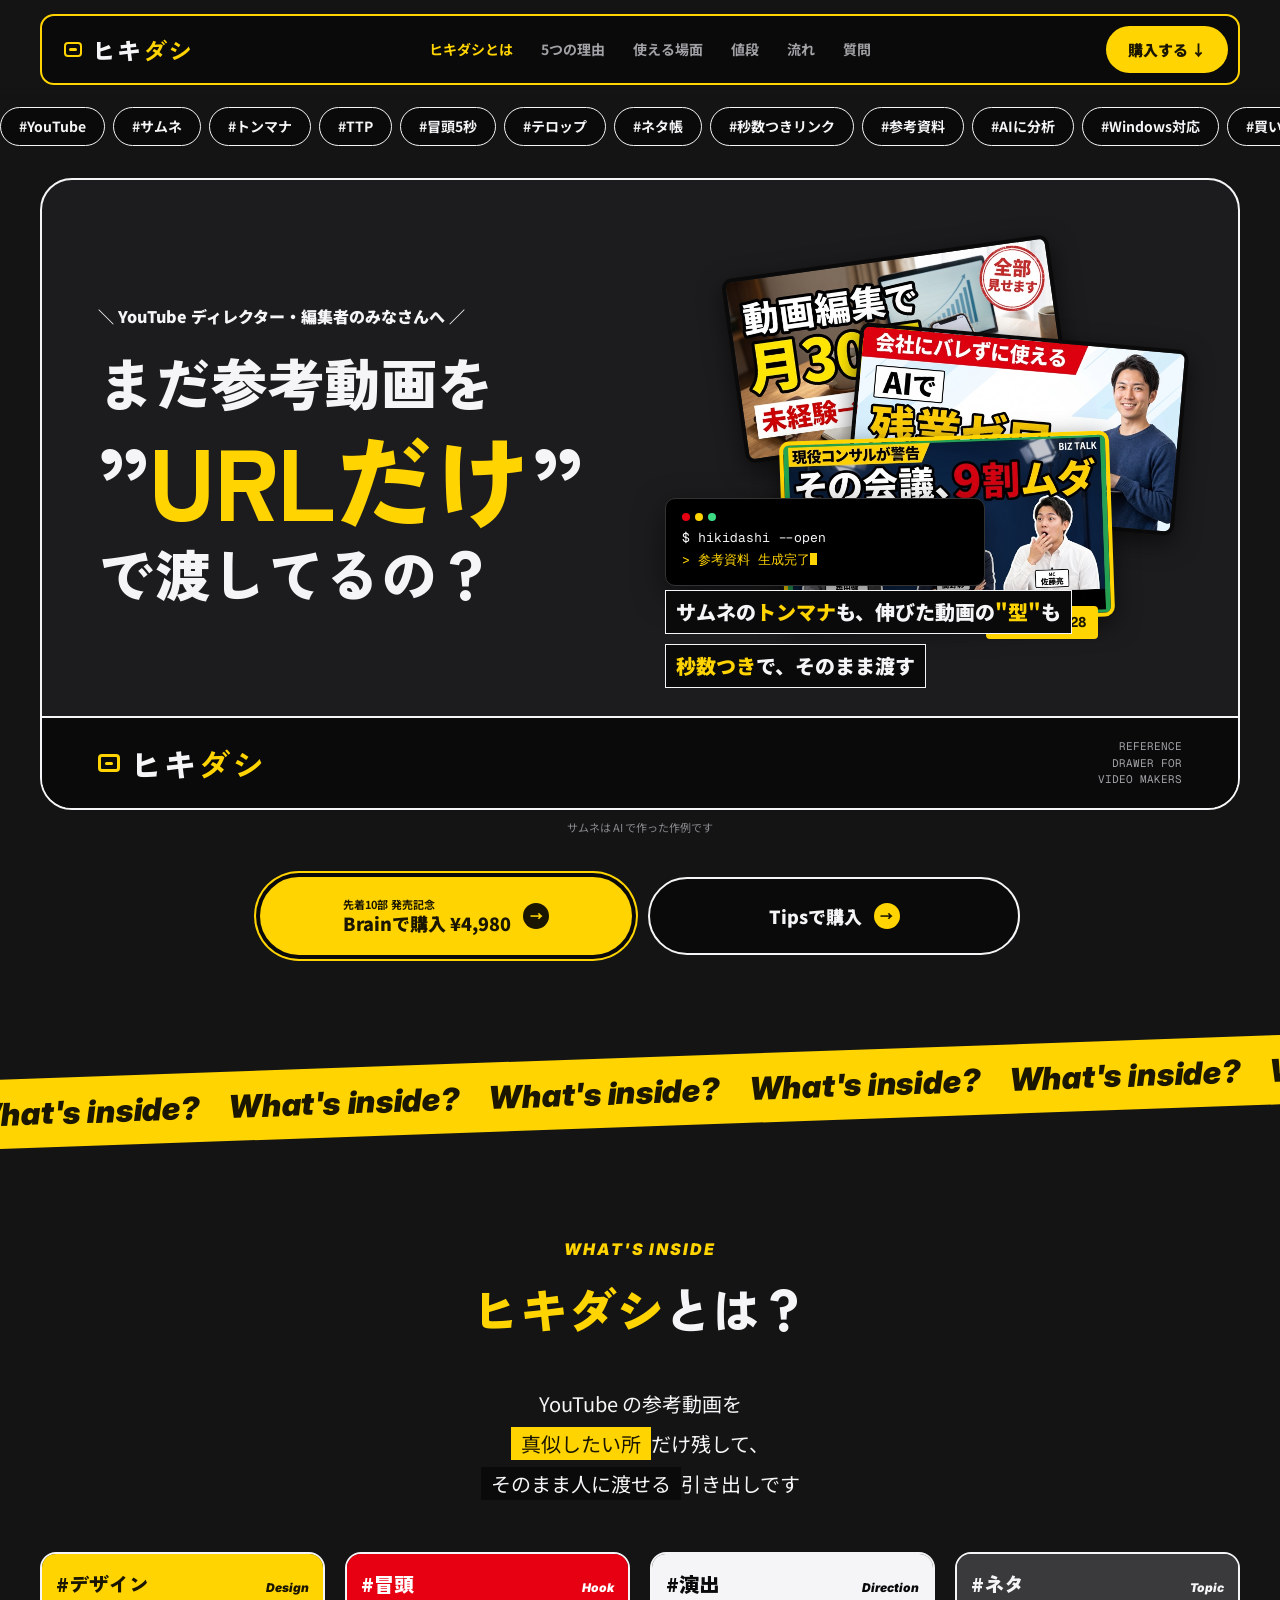
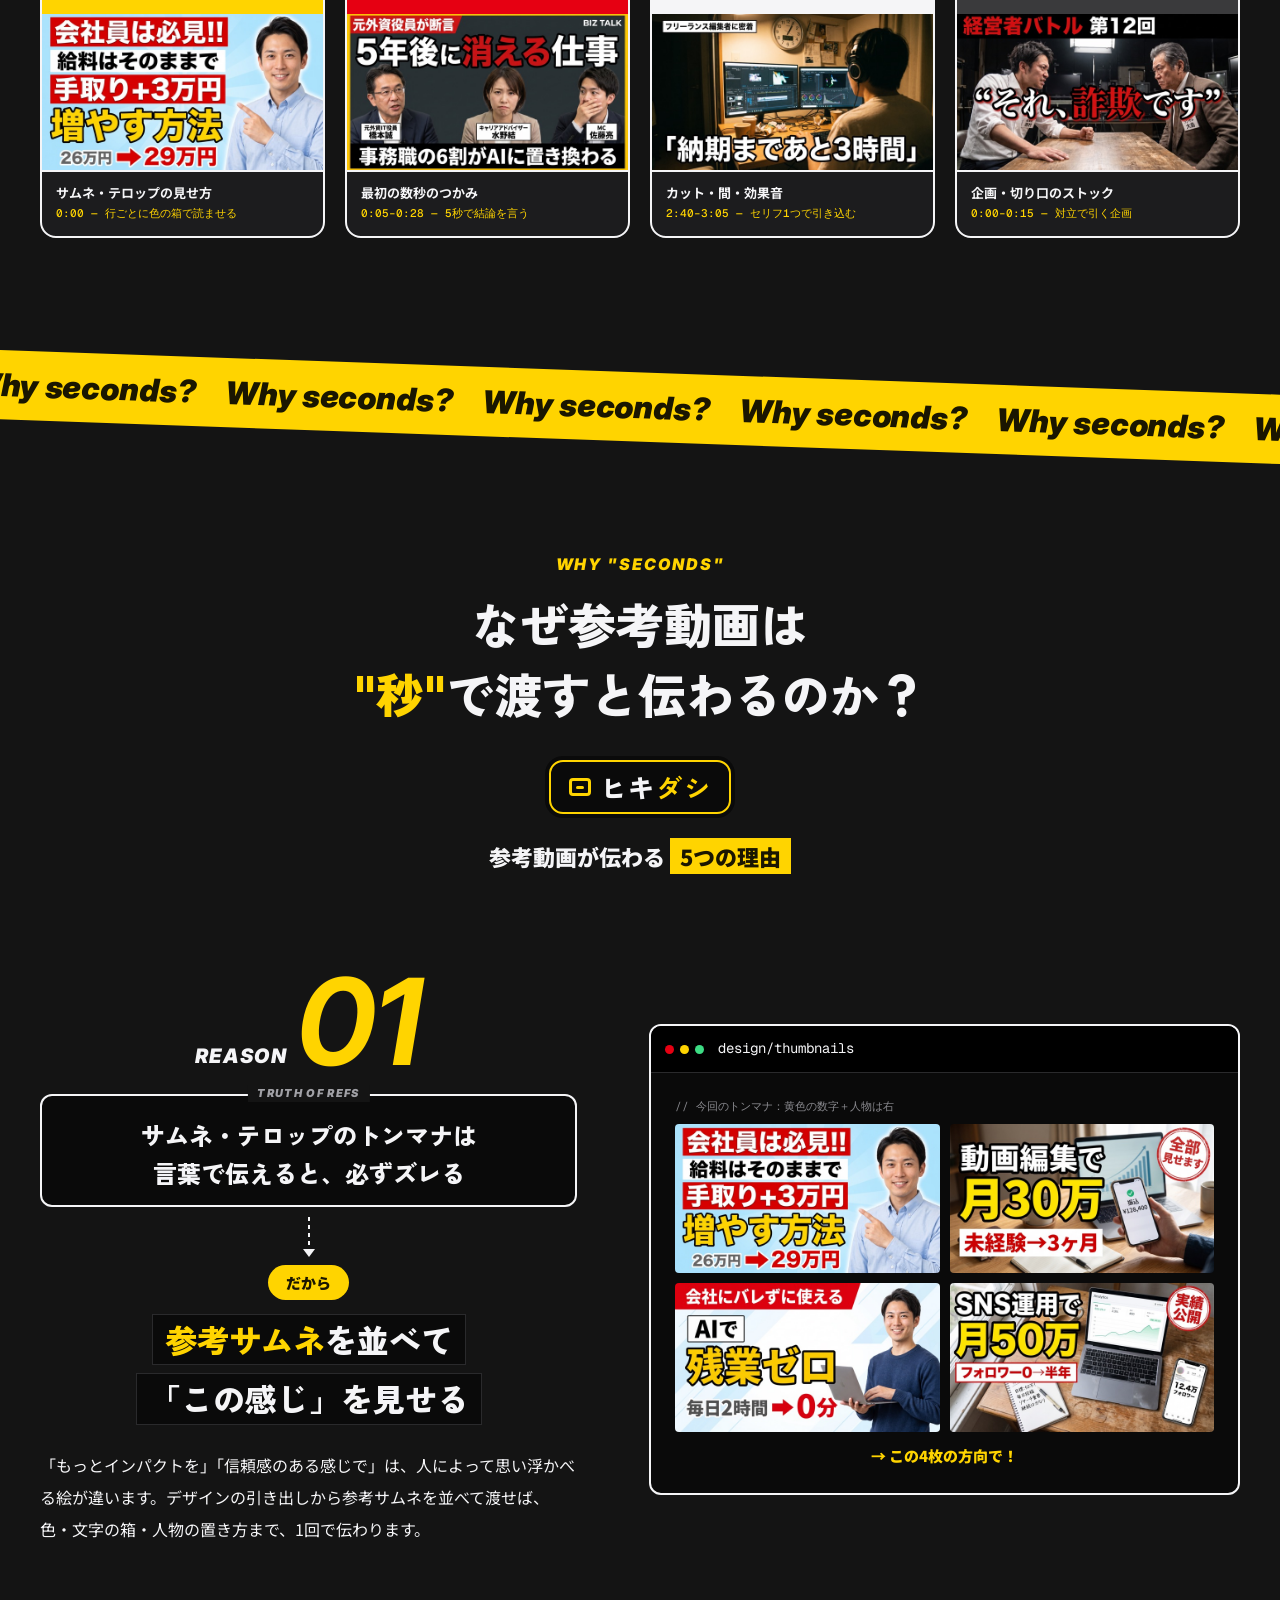
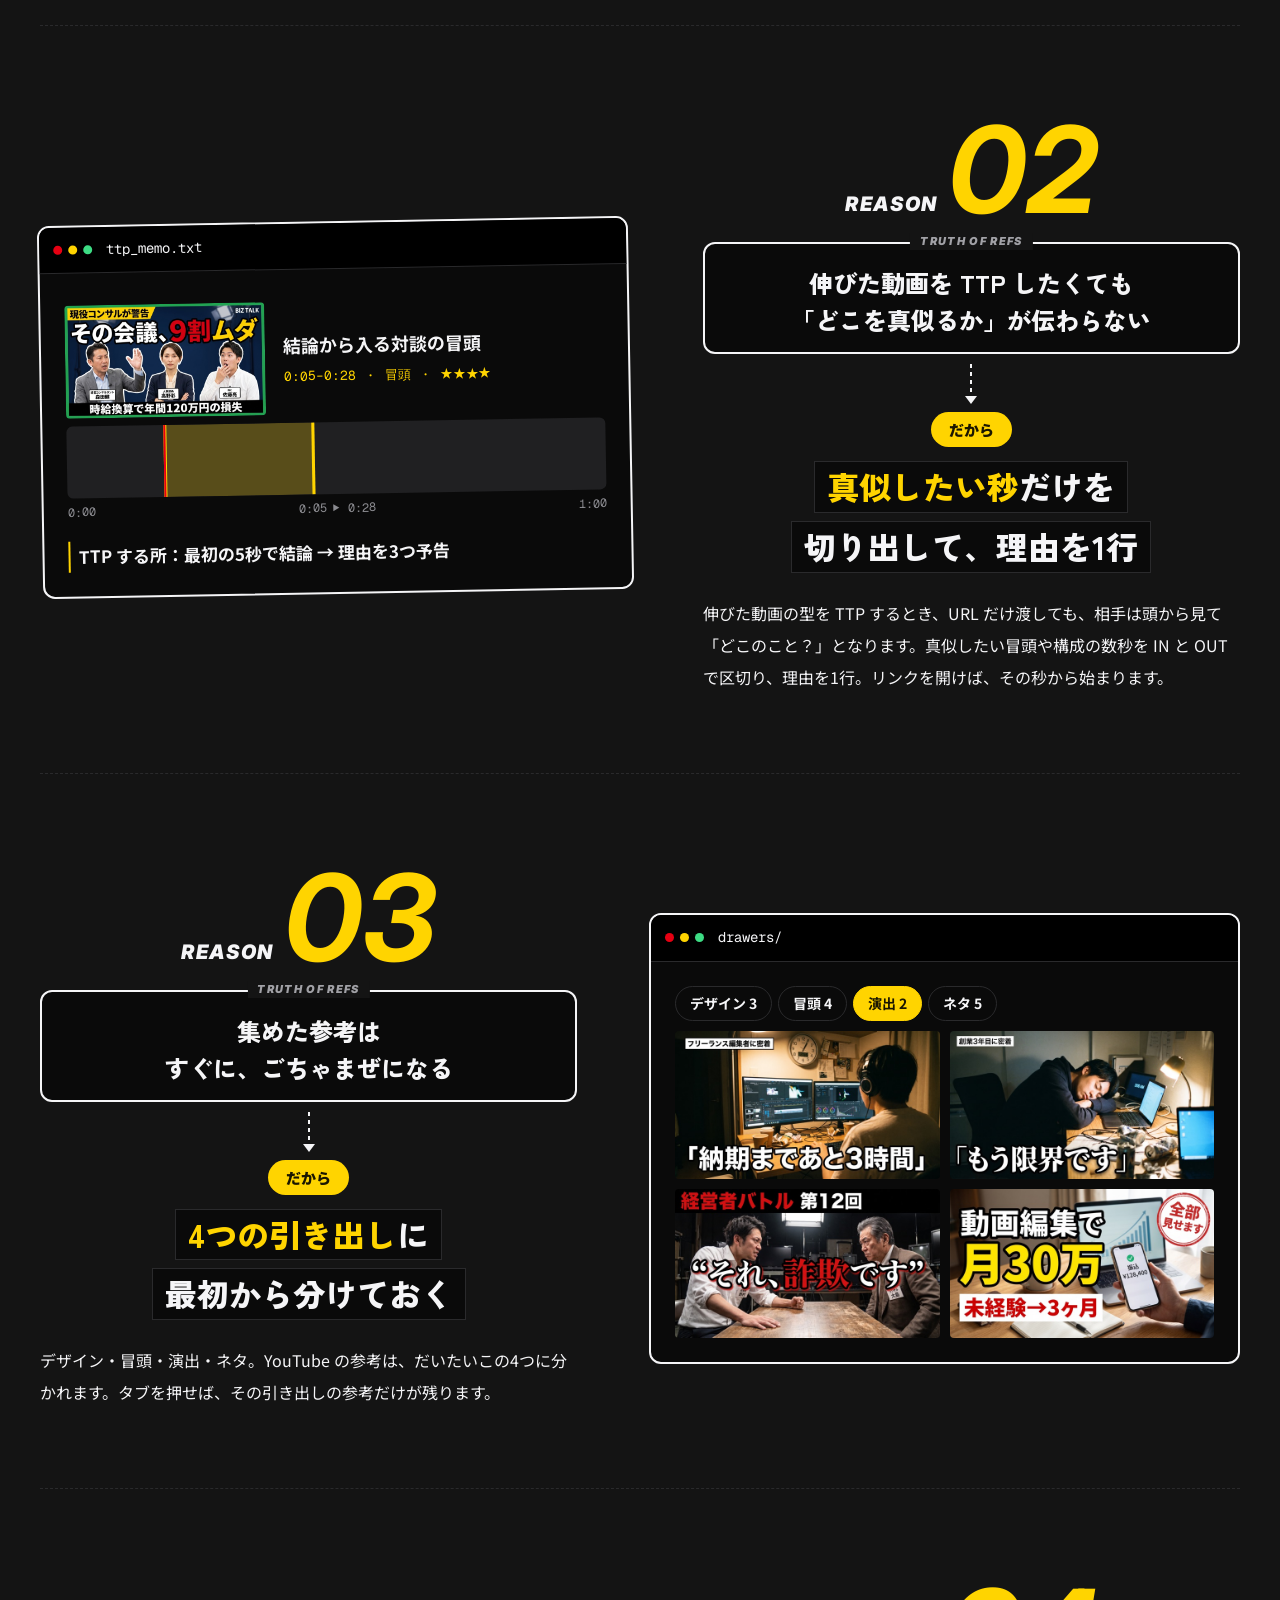
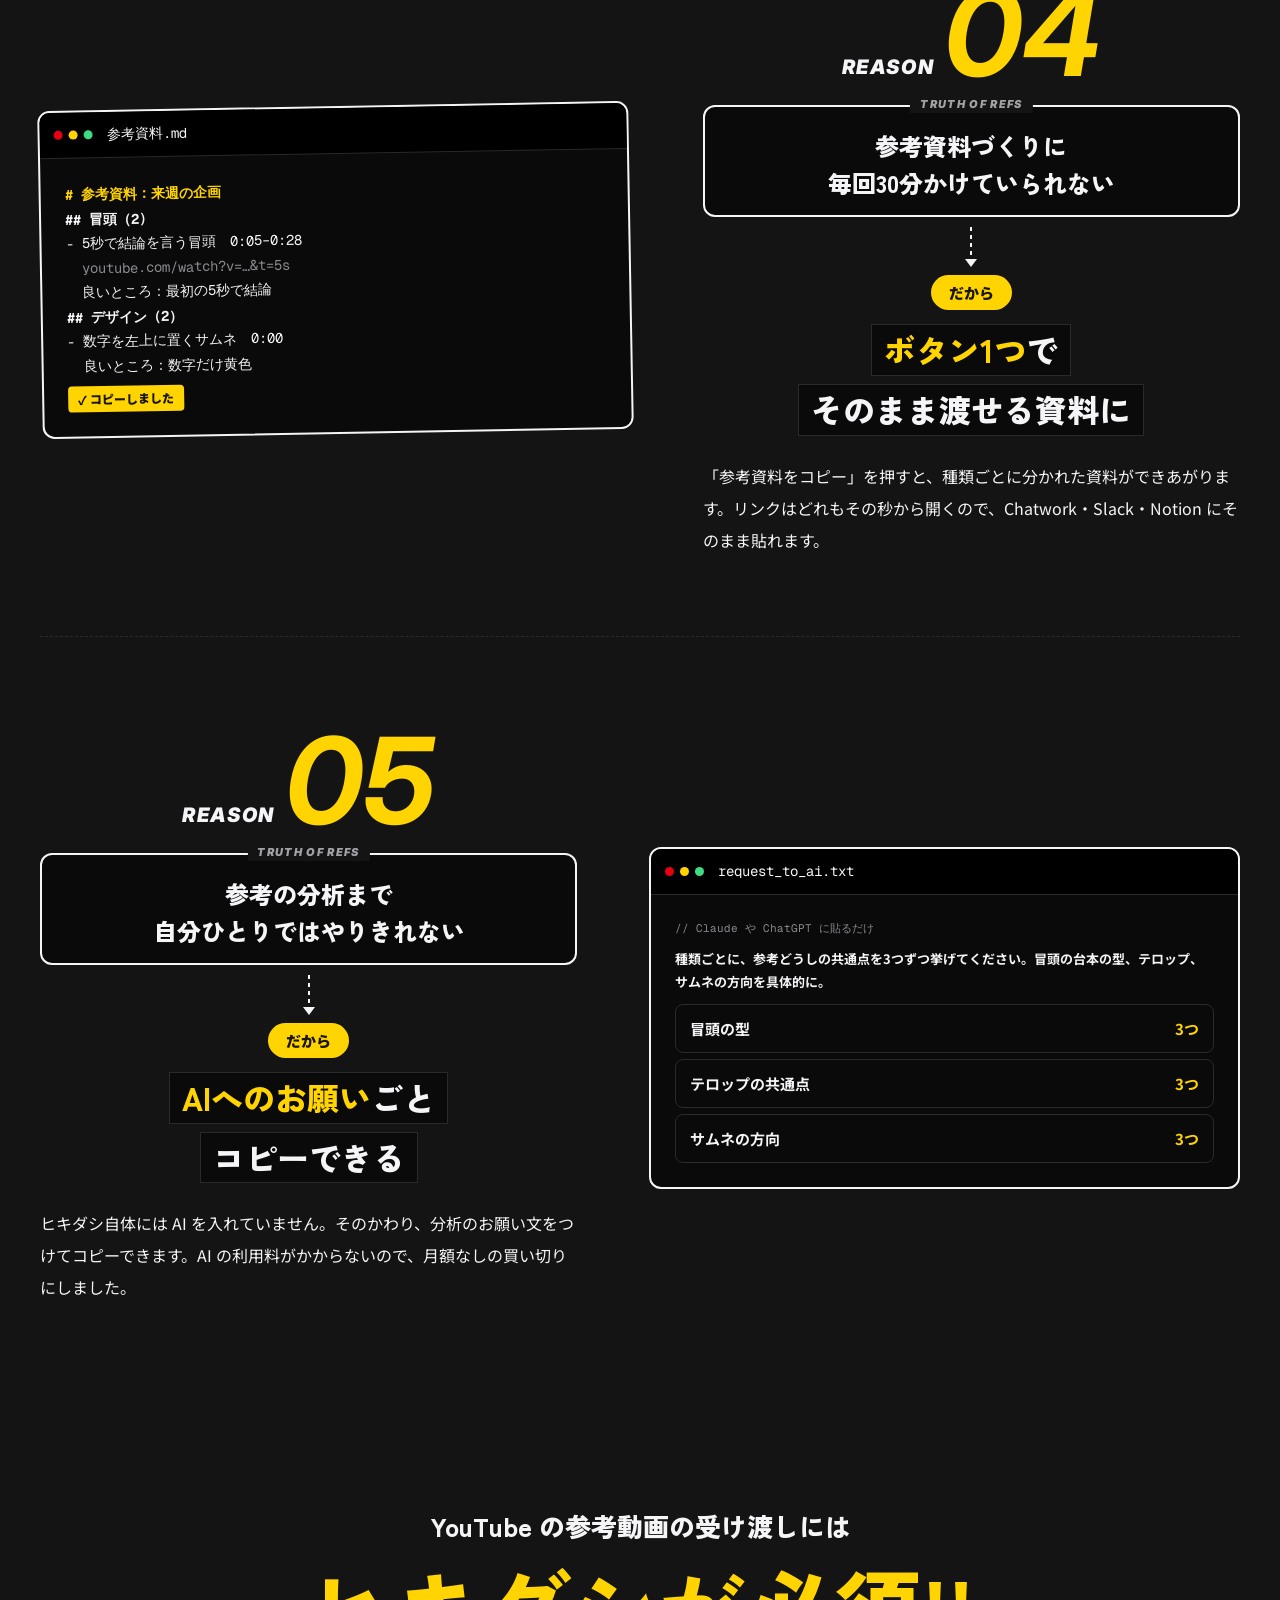
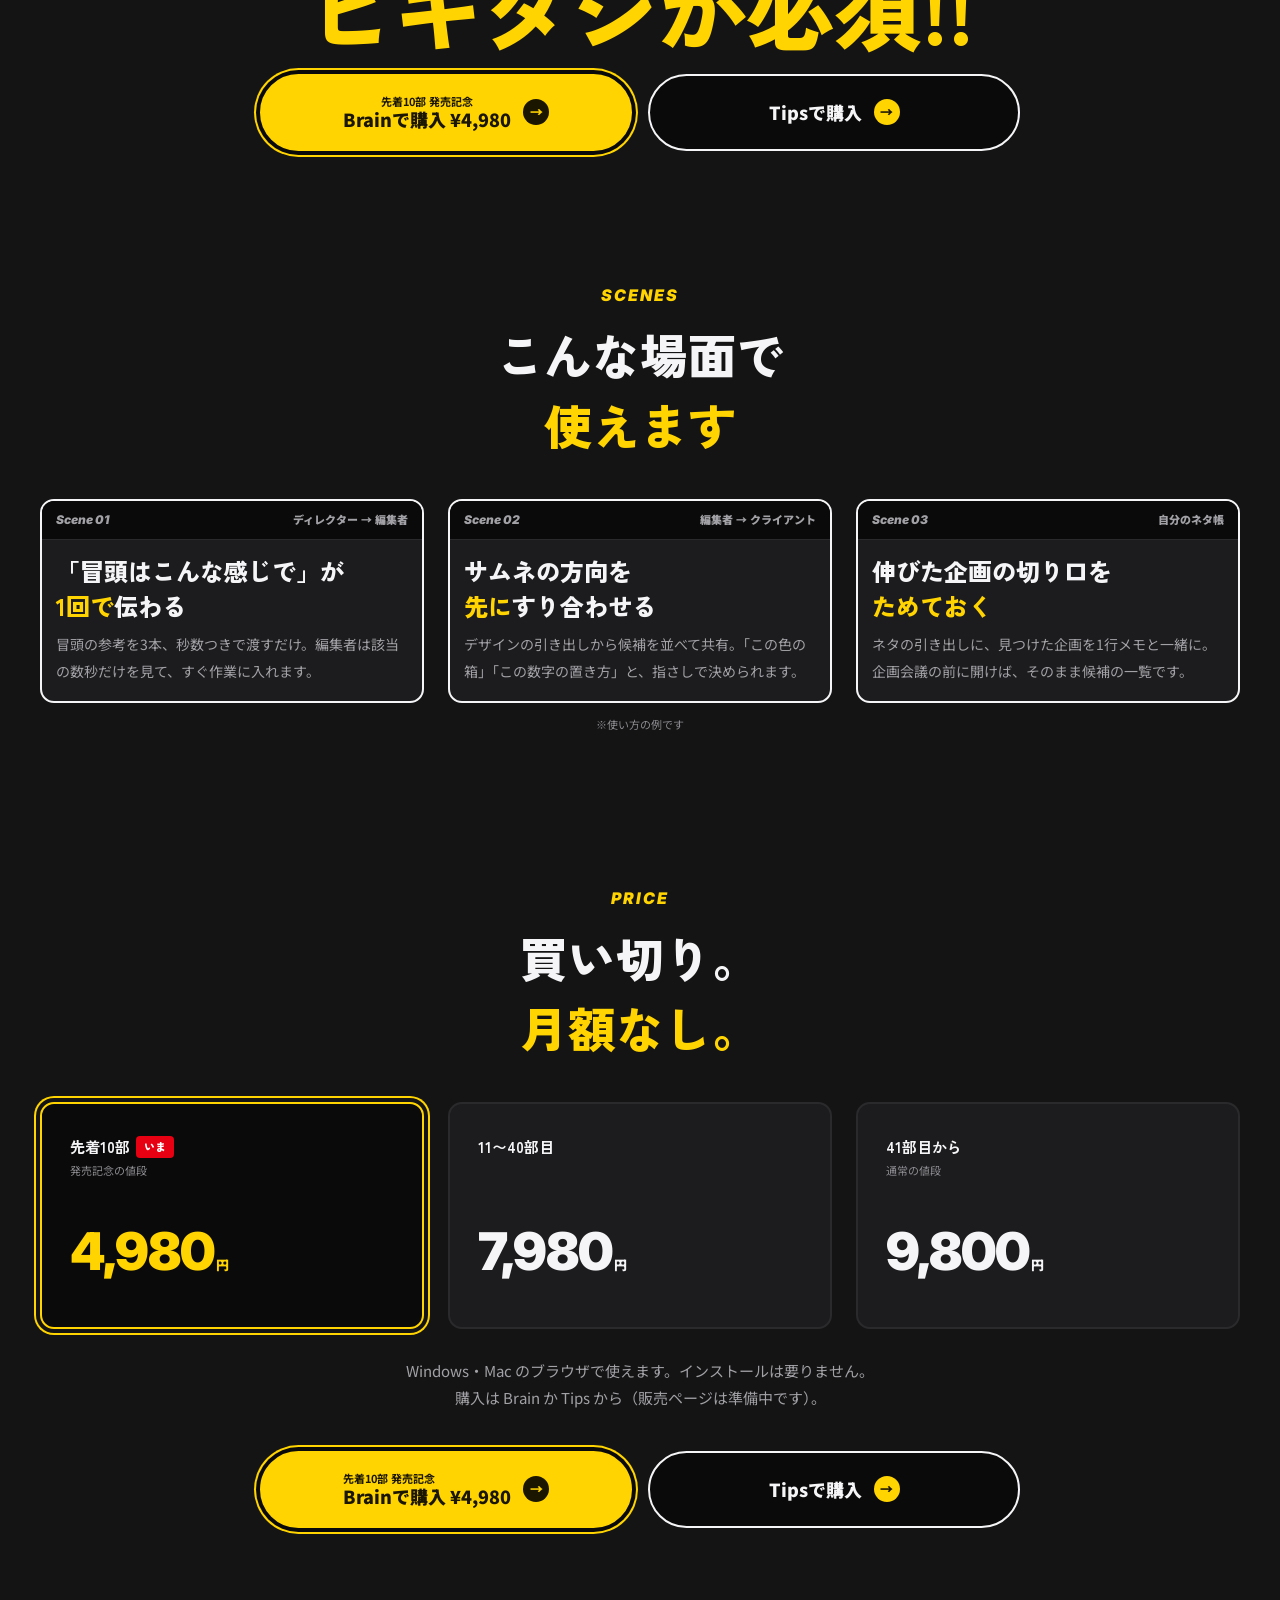
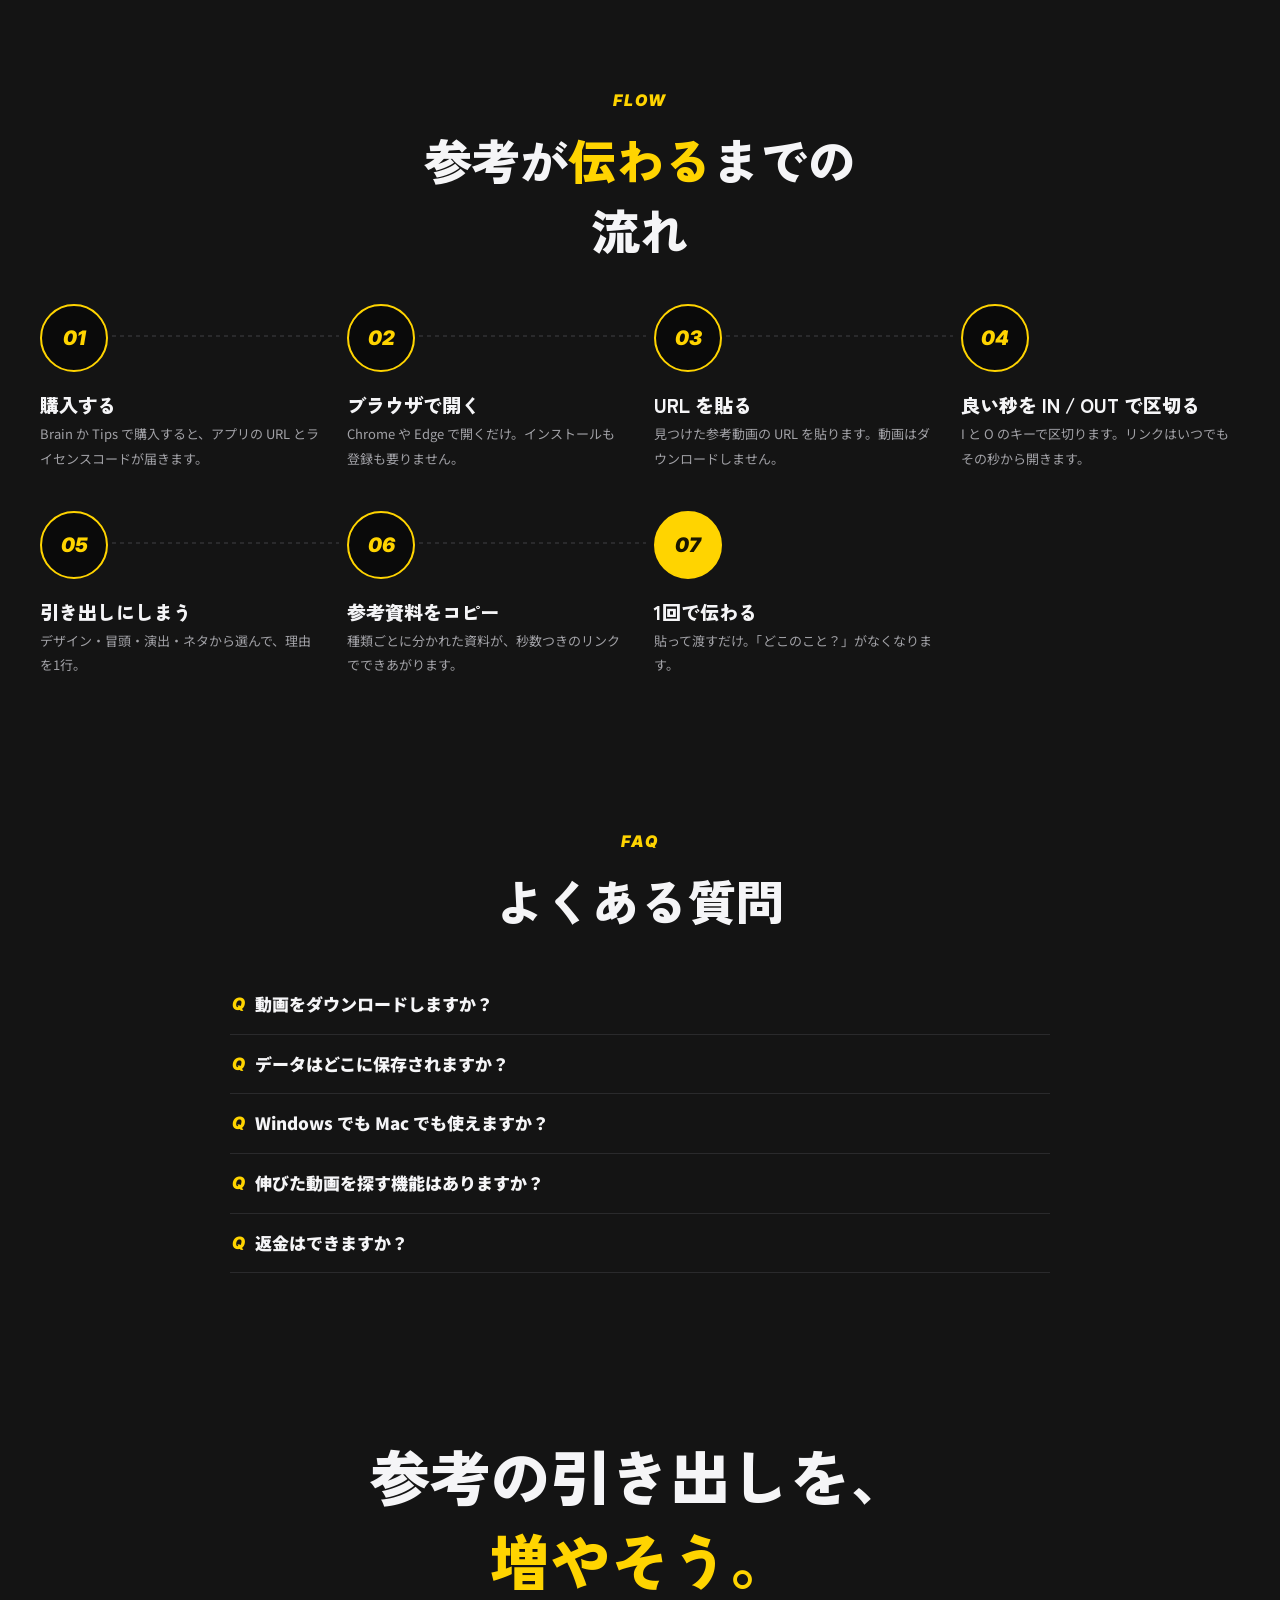
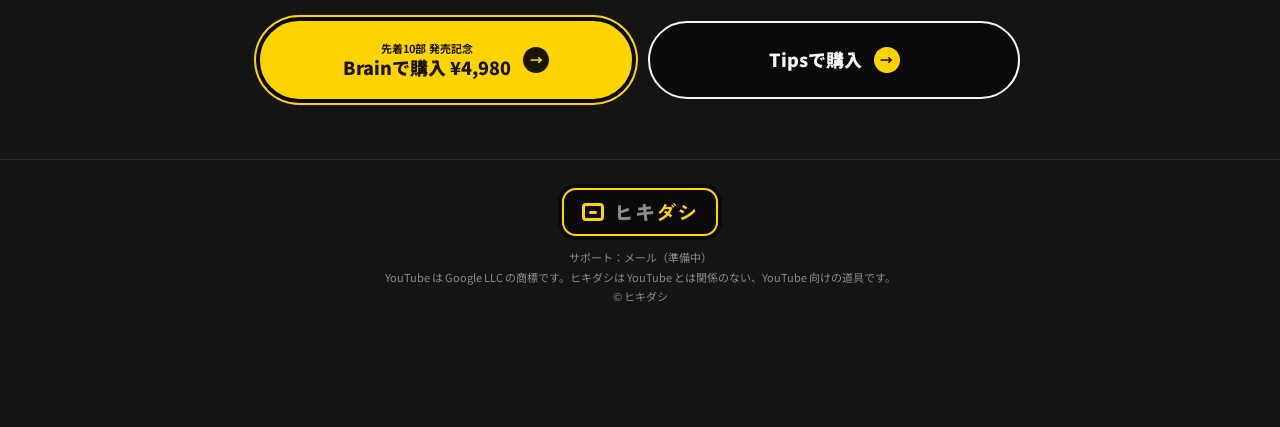
==== index.html @ a657101f "LP: YouTube ディレクター・編集者向けと明記、「参考動画」に。5つの理由の 01・02 をトンマナと TTP に（ループは脇の説明へ） 前の版はブランチ lp-v3-before-youtu" ====
<!doctype html>
<html lang="ja">
<head>
<meta charset="utf-8">
<meta name="viewport" content="width=device-width,initial-scale=1">
<meta name="robots" content="noindex">
<title>ヒキダシ — YouTube の参考動画を、秒で渡す。</title>
<link rel="preconnect" href="https://fonts.googleapis.com">
<link rel="preconnect" href="https://fonts.gstatic.com" crossorigin>
<link href="https://fonts.googleapis.com/css2?family=Inter:ital,wght@0,800;0,900;1,800;1,900&family=Geist+Mono:wght@500;700&family=Noto+Sans+JP:wght@500;700;900&family=Zen+Kaku+Gothic+New:wght@700;900&display=swap" rel="stylesheet">
<style>
:root{
  --ink:#0A0A0A; --plane:#141414; --plane-2:#1C1C1E; --line:#2A2A2C;
  --text:#F5F5F7; --text-2:#A1A1A6; --text-3:#8A8A8F;
  --yellow:#FFD400; --yellow-ink:#1A1600; --red:#E60012;
  --display:"Zen Kaku Gothic New","Hiragino Sans",sans-serif;
  --body:"Noto Sans JP","Hiragino Sans",sans-serif;
  --mono:"Geist Mono",ui-monospace,monospace;
  --latin:Inter,"Noto Sans JP",sans-serif;
  --ease:cubic-bezier(.16,1,.3,1);
  --grid:linear-gradient(rgba(255,255,255,.045) 1px,transparent 1px) 0 0/24px 24px,
         linear-gradient(90deg,rgba(255,255,255,.045) 1px,transparent 1px) 0 0/24px 24px;
}
*{box-sizing:border-box;margin:0;padding:0}
html{scroll-behavior:smooth}
body{background:var(--ink);background-image:var(--grid);color:var(--text);font-family:var(--body);line-height:1.8;-webkit-font-smoothing:antialiased}
img{display:block;max-width:100%}
a{color:inherit}
em{font-style:normal}

/* ---------- 3 columns ---------- */
.shell{display:grid;grid-template-columns:1fr minmax(0,460px) 1fr;min-height:100vh}
.side{position:sticky;top:0;height:100vh;display:flex;flex-direction:column;justify-content:center;padding:32px}
.side-l{align-items:flex-end}
.side-l .inner{width:min(300px,100%);display:grid;gap:22px}
.side-r{align-items:flex-start}
.col{background:var(--plane);background-image:var(--grid);border-left:1px solid var(--line);border-right:1px solid var(--line);min-width:0}

.logo{display:inline-flex;align-items:center;gap:10px;background:var(--ink);border:2px solid var(--yellow);border-radius:14px;padding:12px 18px;font-family:var(--display);font-weight:900;font-size:28px;letter-spacing:.06em;line-height:1;box-shadow:0 0 0 4px var(--ink)}
.logo i{display:inline-block;width:22px;height:18px;border:3px solid var(--yellow);border-radius:4px;position:relative}
.logo i::after{content:"";position:absolute;left:50%;top:5px;width:8px;height:3px;margin-left:-4px;background:var(--yellow);border-radius:2px}
.logo b{color:var(--yellow)}
.side-catch{font-family:var(--display);font-weight:900;font-size:17px;line-height:1.6;text-align:right}
.side-catch em{color:var(--yellow)}

.drawers{display:grid;grid-template-columns:repeat(4,1fr);gap:8px}
.drawer{background:var(--plane-2);border:1.5px solid var(--line);border-radius:8px;padding:8px 4px 6px;text-align:center;font-size:11px;font-weight:700;color:var(--text-2);animation:bob 3s ease-in-out infinite}
.drawer:nth-child(2){animation-delay:.4s}.drawer:nth-child(3){animation-delay:.8s}.drawer:nth-child(4){animation-delay:1.2s}
.drawer span{display:block;height:6px;width:40%;margin:0 auto 6px;border-radius:3px;background:var(--yellow)}
@keyframes bob{50%{transform:translateY(-4px)}}

.btn{display:flex;align-items:center;justify-content:center;gap:12px;width:100%;border-radius:999px;padding:14px 22px;font-weight:900;text-decoration:none;line-height:1.3;transition:transform .2s var(--ease)}
.btn:hover{transform:translateY(-2px)}
.btn small{display:block;font-size:11px;font-weight:700}
.btn-y{background:var(--yellow);color:var(--yellow-ink);border:2px solid var(--yellow);box-shadow:0 0 0 4px var(--ink),0 0 0 6px var(--yellow)}
.btn-d{background:var(--ink);color:var(--text);border:2px solid var(--text)}
.btn .arw{flex:none;width:26px;height:26px;border-radius:50%;background:var(--yellow-ink);color:var(--yellow);display:grid;place-items:center;font-size:13px}
.btn-d .arw{background:var(--yellow);color:var(--yellow-ink)}
.note{font-size:11px;color:var(--text-3);text-align:center}

.index h2{font-family:var(--latin);font-style:italic;font-weight:900;font-size:26px;letter-spacing:.02em;margin-bottom:14px}
.index ol{list-style:none;display:grid;gap:10px}
.index a{display:flex;gap:12px;text-decoration:none;font-size:13px;font-weight:700;color:var(--text-3);transition:color .2s}
.index a span{font-family:var(--mono);font-size:10px;padding-top:3px}
.index a.on{color:var(--text)}
.index a.on span{color:var(--yellow)}

/* ---------- center column ---------- */
.hdr{position:sticky;top:0;z-index:5;padding:12px 14px;background:linear-gradient(var(--plane) 70%,transparent)}
.hdr-in{display:flex;justify-content:space-between;align-items:center;background:var(--ink);border:2px solid var(--yellow);border-radius:14px;padding:8px 8px 8px 16px}
.hdr .logo{border:0;padding:0;font-size:20px;box-shadow:none}
.hdr .logo i{width:18px;height:15px;border-width:2.5px}
.hdr .logo i::after{top:4px}
.hdr a.buy{background:var(--yellow);color:var(--yellow-ink);font-weight:900;font-size:13px;text-decoration:none;border-radius:999px;padding:7px 16px}

.marquee{overflow:hidden;padding:6px 0 14px}
.marquee .track{display:flex;gap:8px;width:max-content;animation:marquee 40s linear infinite}
.marquee.rev .track{animation-direction:reverse}
.chip{white-space:nowrap;border:1.5px solid var(--text);border-radius:999px;padding:4px 14px;font-size:12px;font-weight:700;background:var(--ink)}
@keyframes marquee{to{transform:translateX(-50%)}}

.word-band{overflow:hidden;background:var(--yellow);color:var(--yellow-ink);padding:6px 0;margin:56px 0 0;transform:rotate(-2deg) scale(1.05)}
.word-band .track{display:flex;gap:28px;width:max-content;animation:marquee 26s linear infinite;font-family:var(--latin);font-style:italic;font-weight:900;font-size:20px}

section{padding:56px 18px 24px;scroll-margin-top:72px}
.eyebrow{display:block;text-align:center;font-family:var(--latin);font-style:italic;font-weight:900;font-size:14px;letter-spacing:.12em;color:var(--yellow)}
h2.h{font-family:var(--display);font-weight:900;font-size:28px;line-height:1.45;text-align:center;margin:8px 0 24px}
h2.h em{color:var(--yellow)}
.box{display:inline;background:var(--ink);color:var(--text);padding:2px 10px;box-decoration-break:clone;-webkit-box-decoration-break:clone;line-height:2}
.box.y{background:var(--yellow);color:var(--yellow-ink)}
.box.r{background:var(--red);color:#fff}
p.lead{font-size:15px;line-height:2;color:var(--text)}

/* FV */
.fv{padding:4px 14px 0}
.fv-card{position:relative;border:2px solid var(--text);border-radius:22px;background:var(--plane-2);background-image:var(--grid);padding:22px 18px 0;overflow:hidden}
.fv-pre{text-align:center;font-weight:900;font-size:13px}
.fv h1{font-family:var(--display);font-weight:900;font-size:34px;line-height:1.35;margin:10px 0 16px;letter-spacing:.01em}
.fv h1 .big{display:block;font-size:56px;line-height:1.15;color:var(--yellow);letter-spacing:-.01em}
.fv h1 .big q{quotes:"\201D" "\201D"}
.fv h1 .big q::before,.fv h1 .big q::after{color:var(--text)}
.fv-stage{position:relative;height:260px;margin:0 -18px}
.term{position:absolute;left:16px;top:6px;z-index:2;width:228px;background:#000;border:1.5px solid #333;border-radius:10px;padding:10px 12px;font-family:var(--mono);font-size:11px;line-height:1.7;box-shadow:0 10px 30px rgba(0,0,0,.5)}
.term .dots{display:flex;gap:5px;margin-bottom:6px}
.term .dots i{width:8px;height:8px;border-radius:50%;background:var(--red)}
.term .dots i:nth-child(2){background:var(--yellow)}.term .dots i:nth-child(3){background:#3DDC84}
.term .ok{color:var(--yellow)}
.cur{display:inline-block;width:7px;height:12px;background:var(--yellow);vertical-align:-1px;animation:blink 1s steps(1) infinite}
@keyframes blink{50%{opacity:0}}
.fan{position:absolute;right:-6px;bottom:44px;width:250px;height:190px}
.fan img{position:absolute;width:190px;aspect-ratio:16/9;object-fit:cover;border:3px solid var(--ink);border-radius:8px;box-shadow:0 8px 24px rgba(0,0,0,.55)}
.fan img:nth-child(1){right:40px;top:0;transform:rotate(-8deg)}
.fan img:nth-child(2){right:4px;top:44px;transform:rotate(5deg)}
.fan img:nth-child(3){right:30px;top:96px;transform:rotate(-2deg);border-color:var(--yellow);animation:float 4s ease-in-out infinite}
.fan .tc{position:absolute;right:38px;top:178px;z-index:3;background:var(--yellow);color:var(--yellow-ink);font-family:var(--mono);font-weight:700;font-size:11px;padding:2px 8px;border-radius:4px}
@keyframes float{50%{transform:rotate(-2deg) translateY(-6px)}}
.fv-tags{position:absolute;left:16px;bottom:18px;z-index:3;display:grid;gap:6px;font-weight:900;font-size:16px}
.fv-tags span{width:max-content;background:var(--ink);padding:3px 10px;border:1.5px solid var(--text)}
.fv-tags em{color:var(--yellow)}
.fv-foot{display:flex;justify-content:space-between;align-items:center;background:var(--ink);margin:0 -18px;padding:14px 18px;border-top:2px solid var(--text)}
.fv-foot .logo{border:0;padding:0;font-size:26px;box-shadow:none}
.fv-foot small{font-family:var(--mono);font-size:9px;line-height:1.5;text-align:right;color:var(--text-2)}
.cta{display:grid;gap:16px;padding:28px 14px 8px}

/* about cards */
.swipe{display:flex;gap:12px;overflow-x:auto;scroll-snap-type:x mandatory;padding:6px 18px 14px;margin:0 -18px;scrollbar-width:none}
.swipe::-webkit-scrollbar{display:none}
.kcard{flex:none;width:76%;scroll-snap-align:center;border:2px solid var(--text);border-radius:16px;overflow:hidden;background:var(--plane-2)}
.kcard header{padding:12px 14px;font-family:var(--display);font-weight:900;font-size:20px;background:var(--yellow);color:var(--yellow-ink);display:flex;justify-content:space-between;align-items:baseline}
.kcard header small{font-family:var(--latin);font-style:italic;font-size:12px}
.kcard:nth-child(2) header{background:var(--red);color:#fff}
.kcard:nth-child(3) header{background:var(--text);color:var(--ink)}
.kcard:nth-child(4) header{background:#3A3A3C;color:var(--text)}
.kcard img{aspect-ratio:16/9;object-fit:cover;width:100%;border-bottom:2px solid var(--text)}
.kcard p{padding:10px 14px 14px;font-size:13px;font-weight:700;line-height:1.7}
.kcard p span{display:block;font-family:var(--mono);font-size:11px;color:var(--yellow);font-weight:500}
.swipe-hint{text-align:center;font-size:11px;color:var(--text-3)}

/* promises */
.why-mark{display:flex;justify-content:center;margin:-8px 0 8px}
.why-mark .logo{font-size:20px}
.promise{padding:44px 0 36px;border-bottom:1px dashed var(--line)}
.promise:last-child{border-bottom:0}
.pnum{display:flex;align-items:flex-end;justify-content:center;gap:10px;font-family:var(--latin);font-style:italic;font-weight:900;line-height:.8}
.pnum small{font-size:16px;letter-spacing:.08em;padding-bottom:6px}
.pnum b{font-size:84px;color:var(--yellow);-webkit-text-stroke:0}
.habit{position:relative;margin:18px 6px 0;border:2px solid var(--text);border-radius:12px;background:var(--ink);padding:20px 14px 14px;text-align:center;font-family:var(--display);font-weight:900;font-size:19px;line-height:1.55}
.habit::before{content:"TRUTH OF REFS";position:absolute;left:50%;top:-11px;transform:translateX(-50%);background:var(--plane);padding:0 10px;font-family:var(--latin);font-style:italic;font-size:11px;letter-spacing:.12em;color:var(--text-2)}
.down{width:2px;height:40px;margin:10px auto 0;background:repeating-linear-gradient(var(--text) 0 4px,transparent 4px 8px);position:relative;animation:dash 1s linear infinite}
.down::after{content:"";position:absolute;left:-5px;bottom:-6px;border:6px solid transparent;border-top:8px solid var(--text)}
@keyframes dash{to{background-position:0 8px}}
.dakara{display:block;width:max-content;margin:8px auto 14px;background:var(--yellow);color:var(--yellow-ink);font-weight:900;font-size:15px;border-radius:999px;padding:4px 18px}
.answer{text-align:center;font-family:var(--display);font-weight:900;font-size:24px;line-height:1.3;display:grid;gap:8px;justify-items:center}
.answer span{background:var(--ink);padding:4px 12px;border:1.5px solid var(--line)}
.answer em{color:var(--yellow)}
.win{margin:22px 4px 18px;border:2px solid var(--text);border-radius:12px;overflow:hidden;background:var(--ink)}
.win-bar{display:flex;align-items:center;gap:6px;padding:8px 12px;background:#000;border-bottom:1.5px solid var(--line);font-family:var(--mono);font-size:12px}
.win-bar i{width:9px;height:9px;border-radius:50%;background:var(--red)}
.win-bar i:nth-child(2){background:var(--yellow)}.win-bar i:nth-child(3){background:#3DDC84;margin-right:8px}
.win-body{padding:14px;font-size:13px;background-image:var(--grid)}
.win-body .cm{font-family:var(--mono);color:var(--text-3);font-size:11px;margin-bottom:8px}
.win .done{margin-top:10px;text-align:center;font-weight:900;color:var(--yellow)}
.sm{font-size:11px;color:var(--text-3)}

/* window contents */
.tl{position:relative;height:42px;border-radius:6px;background:#202022;margin:8px 0 4px;overflow:hidden}
.tl .rng{position:absolute;left:18%;width:28%;top:0;bottom:0;background:rgba(255,212,0,.25);border-left:3px solid var(--yellow);border-right:3px solid var(--yellow)}
.tl .ph{position:absolute;top:0;bottom:0;width:2px;background:var(--red);left:18%;animation:play 2.8s linear infinite}
@keyframes play{to{left:46%}}
.tl-lbl{display:flex;justify-content:space-between;font-family:var(--mono);font-size:10px;color:var(--text-3)}
.memo{display:grid;grid-template-columns:96px 1fr;gap:10px;align-items:center;margin-top:8px}
.memo img{border-radius:4px;aspect-ratio:16/9;object-fit:cover}
.memo b{display:block;font-size:13px}
.memo code{font-family:var(--mono);font-size:11px;color:var(--yellow)}
.typing{border-left:2px solid var(--yellow);padding-left:8px;margin-top:10px;font-weight:700}
.dtabs{display:flex;flex-wrap:wrap;gap:6px;margin-bottom:10px}
.dtabs span{border:1.5px solid var(--line);border-radius:999px;padding:2px 10px;font-size:12px;font-weight:700}
.dtabs span.on{background:var(--yellow);border-color:var(--yellow);color:var(--yellow-ink)}
.dgrid{display:grid;grid-template-columns:1fr 1fr;gap:6px}
.dgrid img{border-radius:4px;aspect-ratio:16/9;object-fit:cover}
.md{font-family:var(--mono);font-size:11.5px;line-height:1.75;white-space:pre-wrap;word-break:break-all}
.md .h1{color:var(--yellow);font-weight:700}
.md .h2{color:var(--text);font-weight:700}
.md .u{color:var(--text-3)}
.copied{display:inline-block;margin-top:8px;background:var(--yellow);color:var(--yellow-ink);font-weight:900;font-size:12px;padding:2px 10px;border-radius:4px}
.ai{display:grid;gap:6px;margin-top:10px}
.ai span{border:1.5px solid var(--line);border-radius:8px;padding:6px 10px;font-size:12px;font-weight:700;display:flex;justify-content:space-between}
.ai span b{color:var(--yellow)}

.must{text-align:center;padding:40px 14px 10px}
.must p{font-family:var(--display);font-weight:900;font-size:18px}
.must strong{display:block;font-family:var(--display);font-weight:900;font-size:44px;line-height:1.2;color:var(--yellow);margin:4px 0 14px}

/* scenes */
.scenes{display:grid;gap:16px}
.scene{border:2px solid var(--text);border-radius:14px;background:var(--plane-2);overflow:hidden}
.scene .top{display:flex;justify-content:space-between;align-items:center;padding:8px 14px;background:var(--ink);border-bottom:1.5px solid var(--line);font-family:var(--latin);font-style:italic;font-weight:900;font-size:12px;color:var(--text-2)}
.scene .top span{font-family:var(--body);font-style:normal;font-size:11px}
.scene h3{padding:14px 14px 0;font-family:var(--display);font-weight:900;font-size:21px;line-height:1.45}
.scene h3 em{color:var(--yellow)}
.scene p{padding:8px 14px 16px;font-size:13px;color:var(--text-2);line-height:1.9}

/* price */
.tiers{display:grid;gap:12px}
.tier{display:flex;justify-content:space-between;align-items:center;border:2px solid var(--line);border-radius:14px;padding:14px 16px;background:var(--plane-2)}
.tier.now{border-color:var(--yellow);background:var(--ink);box-shadow:0 0 0 4px var(--plane),0 0 0 6px var(--yellow)}
.tier b{font-family:var(--display);font-size:15px}
.tier small{display:block;font-size:11px;color:var(--text-3)}
.tier .yen{font-family:var(--latin);font-weight:900;font-size:30px;letter-spacing:-.02em}
.tier.now .yen{color:var(--yellow)}
.tier .yen span{font-family:var(--body);font-size:13px;margin-left:2px}
.badge{display:inline-block;background:var(--red);color:#fff;font-size:11px;font-weight:900;padding:1px 8px;border-radius:4px;margin-left:6px;vertical-align:2px}
.price-note{margin-top:14px;font-size:13px;color:var(--text-2);text-align:center}

/* flow */
.flow{list-style:none;counter-reset:f;display:grid;gap:0}
.flow li{position:relative;display:grid;grid-template-columns:48px 1fr;gap:12px;padding-bottom:20px}
.flow li::before{counter-increment:f;content:counter(f,decimal-leading-zero);display:grid;place-items:center;width:48px;height:48px;border-radius:50%;background:var(--ink);border:2px solid var(--yellow);font-family:var(--latin);font-style:italic;font-weight:900;font-size:16px;color:var(--yellow)}
.flow li::after{content:"";position:absolute;left:23px;top:50px;bottom:2px;width:2px;background:repeating-linear-gradient(var(--line) 0 4px,transparent 4px 8px)}
.flow li:last-child::after{display:none}
.flow li:last-child::before{background:var(--yellow);color:var(--yellow-ink)}
.flow b{display:block;font-family:var(--display);font-weight:900;font-size:17px;padding-top:10px}
.flow p{font-size:13px;color:var(--text-2);line-height:1.85}

/* faq */
details{border-bottom:1px solid var(--line);padding:14px 2px}
summary{list-style:none;cursor:pointer;font-weight:900;font-size:15px;display:flex;gap:10px}
summary::-webkit-details-marker{display:none}
summary::before{content:"Q";font-family:var(--latin);font-style:italic;color:var(--yellow)}
details p{margin-top:8px;padding-left:22px;font-size:13px;color:var(--text-2)}

.last{text-align:center;padding:56px 14px 30px}
.last h2{font-family:var(--display);font-weight:900;font-size:30px;line-height:1.4;margin-bottom:20px}
.last h2 em{color:var(--yellow)}
footer{padding:28px 18px 120px;text-align:center;font-size:11px;color:var(--text-3);border-top:1px solid var(--line)}
footer .logo{font-size:20px;margin-bottom:12px}

.mbar{display:none}

/* reveal */
.js .rv{opacity:0;transform:translateY(18px);transition:opacity .7s var(--ease),transform .7s var(--ease)}
.js .rv.in{opacity:1;transform:none}

@media (max-width:1000px){
  .shell{grid-template-columns:minmax(0,1fr) minmax(0,460px) minmax(0,1fr)}
  .side-r{display:none}
  .shell{grid-template-columns:minmax(0,1fr) minmax(0,460px)}
}
@media (max-width:760px){
  .shell{display:block}
  .side{display:none}
  .col{border:0}
  .mbar{display:flex;position:fixed;left:0;right:0;bottom:0;z-index:9;gap:8px;padding:10px 12px calc(10px + env(safe-area-inset-bottom));background:linear-gradient(transparent,var(--ink) 30%)}
  .mbar .btn{width:auto;flex:1 1 0;min-width:0;padding:12px 14px;font-size:14px;box-shadow:none}
}
@media (prefers-reduced-motion:reduce){
  *,*::before,*::after{animation:none!important;transition:none!important}
  .js .rv{opacity:1;transform:none}
}

/* ===== 案C: PC layout ===== */
html,body{overflow-x:clip}
.shell{display:block}
.col{border:0;max-width:520px;margin:0 auto}
.hnav{display:none}
.hnav a.on{color:var(--yellow)}
@media (min-width:1000px){
  body{background:var(--plane);background-image:var(--grid)}
  .col{max-width:none;background:none}
  .hdr{padding:14px 40px}
  .hdr-in{max-width:1200px;margin:0 auto;padding:10px 10px 10px 22px}
  .hdr .logo{font-size:24px}
  .hnav{display:flex;gap:28px;font-size:14px;font-weight:700}
  .hnav a{text-decoration:none;color:var(--text-2);transition:color .2s}
  .hnav a:hover{color:var(--text)}
  .hdr a.buy{font-size:15px;padding:10px 22px}
  .marquee{padding:8px 0 24px}
  .chip{font-size:14px;padding:6px 18px}
  .fv,section,.must,.last{max-width:1280px;margin-left:auto;margin-right:auto}
  .fv{padding:8px 40px 0}
  .fv-card{display:grid;grid-template-columns:1.05fr 1fr;column-gap:24px;padding:56px 56px 0;border-radius:32px}
  .fv-pre{grid-column:1;text-align:left;font-size:16px;align-self:end}
  .fv h1{grid-column:1;font-size:56px;margin:14px 0 40px}
  .fv h1 .big{font-size:100px;white-space:nowrap}
  .fv-stage{grid-column:2;grid-row:1/3;height:auto;min-height:480px;margin:0}
  .term{left:0;top:auto;bottom:130px;width:320px;font-size:13px;padding:14px 16px}
  .fan{right:0;top:20px;bottom:auto;width:520px;height:400px}
  .fan img{width:330px;border-width:4px;border-radius:10px}
  .fan img:nth-child(1){right:120px;top:0}
  .fan img:nth-child(2){right:0;top:80px}
  .fan img:nth-child(3){right:70px;top:180px}
  .fan .tc{right:84px;top:350px;font-size:14px;padding:4px 12px}
  .fv-tags{left:0;bottom:28px;font-size:20px;gap:10px}
  .fv-foot{grid-column:1/-1;margin:0 -56px;padding:20px 56px}
  .fv-foot .logo{font-size:32px}
  .fv-foot small{font-size:11px}
  .cta{grid-template-columns:1fr 1fr;max-width:760px;margin:0 auto;padding:40px 0 8px}
  .btn{padding:18px 26px;font-size:18px}
  .word-band{margin-top:96px}
  .word-band .track{font-size:30px}
  section{padding:110px 40px 40px}
  .eyebrow{font-size:16px}
  h2.h{font-size:48px;margin:10px 0 40px}
  p.lead{font-size:16px}
  #about .lead{font-size:20px;margin-bottom:48px!important}
  .swipe{display:grid;grid-template-columns:repeat(4,1fr);gap:20px;overflow:visible;margin:0;padding:0}
  .kcard{width:auto;transition:transform .3s var(--ease)}
  .kcard:hover{transform:translateY(-6px) rotate(-1deg)}
  .swipe-hint{display:none}
  .why-mark .logo{font-size:26px}
  #why>p{font-size:22px!important}
  .promise{display:grid;grid-template-columns:1fr 1.1fr;column-gap:72px;align-items:center;padding:96px 0 80px}
  .promise>*{grid-column:1}
  .promise>.win{grid-column:2;grid-row:1/span 7;margin:0;transform:rotate(1deg)}
  .promise.flip{grid-template-columns:1.1fr 1fr}
  .promise.flip>*{grid-column:2}
  .promise.flip>.win{grid-column:1;transform:rotate(-1deg)}
  .pnum b{font-size:120px}
  .pnum small{font-size:20px}
  .habit{font-size:24px;margin:24px 0 0}
  .answer{font-size:32px}
  .promise>.lead{margin-top:24px}
  .win-bar{font-size:14px;padding:10px 14px}
  .win-body{padding:24px;font-size:15px}
  .tl{height:72px}
  .tl-lbl{font-size:12px}
  .memo{grid-template-columns:200px 1fr;gap:18px}
  .memo b{font-size:18px}
  .memo code{font-size:13px}
  .typing{font-size:17px;margin-top:18px}
  .dtabs span{font-size:14px;padding:4px 14px}
  .dgrid{gap:10px}
  .md{font-size:14px}
  .ai span{font-size:15px;padding:10px 14px}
  .must{padding:80px 40px 20px}
  .must p{font-size:26px}
  .must strong{font-size:88px}
  .scenes{grid-template-columns:repeat(3,1fr);gap:24px}
  .scene h3{font-size:24px}
  .scene p{font-size:14px}
  .tiers{grid-template-columns:repeat(3,1fr);gap:24px;align-items:stretch}
  .tier{flex-direction:column;align-items:flex-start;gap:24px;padding:28px}
  .tier .yen{font-size:52px}
  .price-note{font-size:15px;margin-top:28px}
  .flow{grid-template-columns:repeat(4,1fr);gap:40px 28px}
  .flow li{grid-template-columns:1fr;gap:6px;padding:0}
  .flow li::before{width:64px;height:64px;font-size:20px}
  .flow li::after{left:72px;right:-20px;top:31px;bottom:auto;width:auto;height:2px;background:repeating-linear-gradient(90deg,var(--line) 0 4px,transparent 4px 8px)}
  .flow li:nth-child(4)::after{display:none}
  .flow b{font-size:19px}
  #faq{max-width:900px}
  summary{font-size:17px}
  details p{font-size:15px}
  .last{padding:120px 40px 60px}
  .last h2{font-size:60px}
  footer{max-width:1280px;margin:0 auto}
}
</style>
</head>
<body>
<div class="shell">

  <!-- center: the LP -->
  <main class="col">
    <div class="hdr"><div class="hdr-in">
      <div class="logo"><i></i><span>ヒキ<b>ダシ</b></span></div>
      <nav class="hnav" aria-label="目次"><a href="#about">ヒキダシとは</a><a href="#why">5つの理由</a><a href="#scenes">使える場面</a><a href="#price">値段</a><a href="#flow">流れ</a><a href="#faq">質問</a></nav>
      <a class="buy" href="#price">購入する ↓</a>
    </div></div>

    <div class="marquee" aria-hidden="true"><div class="track" id="tags"></div></div>

    <div class="fv" id="top">
      <div class="fv-card">
        <p class="fv-pre">＼ YouTube ディレクター・編集者のみなさんへ ／</p>
        <h1>まだ参考動画を<span class="big"><q>URLだけ</q></span>で渡してるの？</h1>
        <div class="fv-stage">
          <div class="term" aria-hidden="true">
            <div class="dots"><i></i><i></i><i></i></div>
            <div>$ hikidashi --open</div>
            <div id="tline">引き出しを開いています...<span class="cur"></span></div>
          </div>
          <div class="fan" aria-hidden="true">
            <img src="assets/thumbs/t04.jpg" alt="">
            <img src="assets/thumbs/t07.jpg" alt="">
            <img src="assets/thumbs/t00.jpg" alt="">
            <span class="tc">0:05 – 0:28</span>
          </div>
          <div class="fv-tags">
            <span>サムネの<em>トンマナ</em>も、伸びた動画の<em>"型"</em>も</span>
            <span><em>秒数つき</em>で、そのまま渡す</span>
          </div>
        </div>
        <div class="fv-foot">
          <div class="logo"><i></i><span>ヒキ<b>ダシ</b></span></div>
          <small>REFERENCE<br>DRAWER FOR<br>VIDEO MAKERS</small>
        </div>
      </div>
      <p class="sm" style="text-align:center;margin-top:8px">サムネは AI で作った作例です</p>
    </div>

    <div class="cta">
      <a class="btn btn-y" href="#price"><span><small>先着10部 発売記念</small>Brainで購入 ¥4,980</span><span class="arw">→</span></a>
      <a class="btn btn-d" href="#price"><span>Tipsで購入</span><span class="arw">→</span></a>
    </div>

    <div class="word-band" aria-hidden="true"><div class="track" id="band1"></div></div>

    <!-- 02 about -->
    <section id="about">
      <span class="eyebrow rv">WHAT'S INSIDE</span>
      <h2 class="h rv"><em>ヒキダシ</em>とは？</h2>
      <p class="lead rv" style="text-align:center;margin-bottom:22px">YouTube の参考動画を<br><span class="box y">真似したい所</span>だけ残して、<br><span class="box">そのまま人に渡せる</span>引き出しです</p>
      <div class="swipe" id="swipe">
        <article class="kcard"><header>#デザイン<small>Design</small></header><img src="assets/thumbs/t01.jpg" alt="" loading="lazy"><p>サムネ・テロップの見せ方<span>0:00 — 行ごとに色の箱で読ませる</span></p></article>
        <article class="kcard"><header>#冒頭<small>Hook</small></header><img src="assets/thumbs/t05.jpg" alt="" loading="lazy"><p>最初の数秒のつかみ<span>0:05–0:28 — 5秒で結論を言う</span></p></article>
        <article class="kcard"><header>#演出<small>Direction</small></header><img src="assets/thumbs/t08.jpg" alt="" loading="lazy"><p>カット・間・効果音<span>2:40–3:05 — セリフ1つで引き込む</span></p></article>
        <article class="kcard"><header>#ネタ<small>Topic</small></header><img src="assets/thumbs/t09.jpg" alt="" loading="lazy"><p>企画・切り口のストック<span>0:00–0:15 — 対立で引く企画</span></p></article>
      </div>
      <p class="swipe-hint">← 横にスワイプ →</p>
    </section>

    <div class="word-band" aria-hidden="true" style="transform:rotate(2deg) scale(1.05)"><div class="track" id="band2"></div></div>

    <!-- 03 promises -->
    <section id="why">
      <span class="eyebrow rv">WHY "SECONDS"</span>
      <h2 class="h rv">なぜ参考動画は<br><em>"秒"</em>で渡すと伝わるのか？</h2>
      <div class="why-mark rv"><div class="logo"><i></i><span>ヒキ<b>ダシ</b></span></div></div>
      <p class="rv" style="text-align:center;font-weight:900;font-size:17px;margin-top:20px">参考動画が伝わる <span class="box y">5つの理由</span></p>

      <div class="promise">
        <div class="pnum rv"><small>REASON</small><b>01</b></div>
        <p class="habit rv">サムネ・テロップのトンマナは<br>言葉で伝えると、必ずズレる</p>
        <div class="down"></div><span class="dakara">だから</span>
        <div class="answer rv"><span><em>参考サムネ</em>を並べて</span><span>「この感じ」を見せる</span></div>
        <div class="win rv"><div class="win-bar"><i></i><i></i><i></i>design/thumbnails</div><div class="win-body">
          <div class="cm">// 今回のトンマナ：黄色の数字＋人物は右</div>
          <div class="dgrid"><img src="assets/thumbs/t01.jpg" alt="" loading="lazy"><img src="assets/thumbs/t04.jpg" alt="" loading="lazy"><img src="assets/thumbs/t07.jpg" alt="" loading="lazy"><img src="assets/thumbs/t10.jpg" alt="" loading="lazy"></div>
          <p class="done">→ この4枚の方向で！</p>
        </div></div>
        <p class="lead rv">「もっとインパクトを」「信頼感のある感じで」は、人によって思い浮かべる絵が違います。デザインの引き出しから参考サムネを並べて渡せば、色・文字の箱・人物の置き方まで、1回で伝わります。</p>
      </div>

      <div class="promise flip">
        <div class="pnum rv"><small>REASON</small><b>02</b></div>
        <p class="habit rv">伸びた動画を TTP したくても<br>「どこを真似るか」が伝わらない</p>
        <div class="down"></div><span class="dakara">だから</span>
        <div class="answer rv"><span><em>真似したい秒</em>だけを</span><span>切り出して、理由を1行</span></div>
        <div class="win rv"><div class="win-bar"><i></i><i></i><i></i>ttp_memo.txt</div><div class="win-body">
          <div class="memo"><img src="assets/thumbs/t00.jpg" alt="" loading="lazy"><div><b>結論から入る対談の冒頭</b><code>0:05–0:28 ・ 冒頭 ・ ★★★★</code></div></div>
          <div class="tl"><div class="rng"></div><div class="ph"></div></div>
          <div class="tl-lbl"><span>0:00</span><span>0:05 ▶ 0:28</span><span>1:00</span></div>
          <p class="typing">TTP する所：最初の5秒で結論 → 理由を3つ予告</p>
        </div></div>
        <p class="lead rv">伸びた動画の型を TTP するとき、URL だけ渡しても、相手は頭から見て「どこのこと？」となります。真似したい冒頭や構成の数秒を IN と OUT で区切り、理由を1行。リンクを開けば、その秒から始まります。</p>
      </div>

      <div class="promise">
        <div class="pnum rv"><small>REASON</small><b>03</b></div>
        <p class="habit rv">集めた参考は<br>すぐに、ごちゃまぜになる</p>
        <div class="down"></div><span class="dakara">だから</span>
        <div class="answer rv"><span><em>4つの引き出し</em>に</span><span>最初から分けておく</span></div>
        <div class="win rv"><div class="win-bar"><i></i><i></i><i></i>drawers/</div><div class="win-body">
          <div class="dtabs" id="dtabs"><span class="on">デザイン 3</span><span>冒頭 4</span><span>演出 2</span><span>ネタ 5</span></div>
          <div class="dgrid" id="dgrid"><img src="assets/thumbs/t01.jpg" alt="" loading="lazy"><img src="assets/thumbs/t06.jpg" alt="" loading="lazy"><img src="assets/thumbs/t10.jpg" alt="" loading="lazy"><img src="assets/thumbs/t11.jpg" alt="" loading="lazy"></div>
        </div></div>
        <p class="lead rv">デザイン・冒頭・演出・ネタ。YouTube の参考は、だいたいこの4つに分かれます。タブを押せば、その引き出しの参考だけが残ります。</p>
      </div>

      <div class="promise flip">
        <div class="pnum rv"><small>REASON</small><b>04</b></div>
        <p class="habit rv">参考資料づくりに<br>毎回30分かけていられない</p>
        <div class="down"></div><span class="dakara">だから</span>
        <div class="answer rv"><span><em>ボタン1つ</em>で</span><span>そのまま渡せる資料に</span></div>
        <div class="win rv"><div class="win-bar"><i></i><i></i><i></i>参考資料.md</div><div class="win-body">
<div class="md"><span class="h1"># 参考資料：来週の企画</span>
<span class="h2">## 冒頭（2）</span>
- 5秒で結論を言う冒頭　0:05–0:28
  <span class="u">youtube.com/watch?v=…&amp;t=5s</span>
  良いところ：最初の5秒で結論
<span class="h2">## デザイン（2）</span>
- 数字を左上に置くサムネ　0:00
  良いところ：数字だけ黄色</div>
          <span class="copied">✓ コピーしました</span>
        </div></div>
        <p class="lead rv">「参考資料をコピー」を押すと、種類ごとに分かれた資料ができあがります。リンクはどれもその秒から開くので、Chatwork・Slack・Notion にそのまま貼れます。</p>
      </div>

      <div class="promise">
        <div class="pnum rv"><small>REASON</small><b>05</b></div>
        <p class="habit rv">参考の分析まで<br>自分ひとりではやりきれない</p>
        <div class="down"></div><span class="dakara">だから</span>
        <div class="answer rv"><span><em>AIへのお願い</em>ごと</span><span>コピーできる</span></div>
        <div class="win rv"><div class="win-bar"><i></i><i></i><i></i>request_to_ai.txt</div><div class="win-body">
          <div class="cm">// Claude や ChatGPT に貼るだけ</div>
          <p style="font-size:13px;font-weight:700">種類ごとに、参考どうしの共通点を3つずつ挙げてください。冒頭の台本の型、テロップ、サムネの方向を具体的に。</p>
          <div class="ai"><span>冒頭の型<b>3つ</b></span><span>テロップの共通点<b>3つ</b></span><span>サムネの方向<b>3つ</b></span></div>
        </div></div>
        <p class="lead rv">ヒキダシ自体には AI を入れていません。そのかわり、分析のお願い文をつけてコピーできます。AI の利用料がかからないので、月額なしの買い切りにしました。</p>
      </div>
    </section>

    <div class="must">
      <p class="rv">YouTube の参考動画の受け渡しには</p>
      <strong class="rv">ヒキダシが必須!!</strong>
      <div class="cta" style="padding:0">
        <a class="btn btn-y" href="#price"><span><small>先着10部 発売記念</small>Brainで購入 ¥4,980</span><span class="arw">→</span></a>
        <a class="btn btn-d" href="#price"><span>Tipsで購入</span><span class="arw">→</span></a>
      </div>
    </div>

    <!-- 04 scenes -->
    <section id="scenes">
      <span class="eyebrow rv">SCENES</span>
      <h2 class="h rv">こんな場面で<br><em>使えます</em></h2>
      <div class="scenes">
        <article class="scene rv"><div class="top">Scene 01<span>ディレクター → 編集者</span></div><h3>「冒頭はこんな感じで」が<br><em>1回で</em>伝わる</h3><p>冒頭の参考を3本、秒数つきで渡すだけ。編集者は該当の数秒だけを見て、すぐ作業に入れます。</p></article>
        <article class="scene rv"><div class="top">Scene 02<span>編集者 → クライアント</span></div><h3>サムネの方向を<br><em>先に</em>すり合わせる</h3><p>デザインの引き出しから候補を並べて共有。「この色の箱」「この数字の置き方」と、指さしで決められます。</p></article>
        <article class="scene rv"><div class="top">Scene 03<span>自分のネタ帳</span></div><h3>伸びた企画の切り口を<br><em>ためておく</em></h3><p>ネタの引き出しに、見つけた企画を1行メモと一緒に。企画会議の前に開けば、そのまま候補の一覧です。</p></article>
      </div>
      <p class="sm" style="margin-top:12px;text-align:center">※使い方の例です</p>
    </section>

    <!-- 05 price -->
    <section id="price">
      <span class="eyebrow rv">PRICE</span>
      <h2 class="h rv">買い切り。<br><em>月額なし。</em></h2>
      <div class="tiers">
        <div class="tier now rv"><div><b>先着10部<span class="badge">いま</span></b><small>発売記念の値段</small></div><div class="yen">4,980<span>円</span></div></div>
        <div class="tier rv"><div><b>11〜40部目</b></div><div class="yen">7,980<span>円</span></div></div>
        <div class="tier rv"><div><b>41部目から</b><small>通常の値段</small></div><div class="yen">9,800<span>円</span></div></div>
      </div>
      <p class="price-note">Windows・Mac のブラウザで使えます。インストールは要りません。<br>購入は Brain か Tips から（販売ページは準備中です）。</p>
      <div class="cta">
        <a class="btn btn-y" href="#price"><span><small>先着10部 発売記念</small>Brainで購入 ¥4,980</span><span class="arw">→</span></a>
        <a class="btn btn-d" href="#price"><span>Tipsで購入</span><span class="arw">→</span></a>
      </div>
    </section>

    <!-- 06 flow -->
    <section id="flow">
      <span class="eyebrow rv">FLOW</span>
      <h2 class="h rv">参考が<em>伝わる</em>までの<br>流れ</h2>
      <ol class="flow">
        <li class="rv"><div><b>購入する</b><p>Brain か Tips で購入すると、アプリの URL とライセンスコードが届きます。</p></div></li>
        <li class="rv"><div><b>ブラウザで開く</b><p>Chrome や Edge で開くだけ。インストールも登録も要りません。</p></div></li>
        <li class="rv"><div><b>URL を貼る</b><p>見つけた参考動画の URL を貼ります。動画はダウンロードしません。</p></div></li>
        <li class="rv"><div><b>良い秒を IN / OUT で区切る</b><p>I と O のキーで区切ります。リンクはいつでもその秒から開きます。</p></div></li>
        <li class="rv"><div><b>引き出しにしまう</b><p>デザイン・冒頭・演出・ネタから選んで、理由を1行。</p></div></li>
        <li class="rv"><div><b>参考資料をコピー</b><p>種類ごとに分かれた資料が、秒数つきのリンクでできあがります。</p></div></li>
        <li class="rv"><div><b>1回で伝わる</b><p>貼って渡すだけ。「どこのこと？」がなくなります。</p></div></li>
      </ol>
    </section>

    <!-- 07 faq -->
    <section id="faq">
      <span class="eyebrow rv">FAQ</span>
      <h2 class="h rv">よくある質問</h2>
      <details><summary>動画をダウンロードしますか？</summary><p>しません。YouTube の動画はリンクと秒数だけを残し、再生は YouTube の公式プレイヤーです。</p></details>
      <details><summary>データはどこに保存されますか？</summary><p>お使いのブラウザの中だけです。外のサーバーには送りません。ブラウザのデータを消すと消えるので、アプリの中からときどきバックアップを書き出してください。</p></details>
      <details><summary>Windows でも Mac でも使えますか？</summary><p>使えます。Chrome や Edge などのブラウザで動きます。</p></details>
      <details><summary>伸びた動画を探す機能はありますか？</summary><p>ありません。ヒキダシは、見つけた動画を残して渡すための道具です。リサーチの表やツールと一緒に使ってください。</p></details>
      <details><summary>返金はできますか？</summary><p>デジタル商品のため、購入後の返金はできません。購入前にこのページと販売ページの説明をご確認ください。</p></details>
    </section>

    <div class="last">
      <h2 class="rv">参考の引き出しを、<br><em>増やそう。</em></h2>
      <div class="cta" style="padding:0">
        <a class="btn btn-y" href="#price"><span><small>先着10部 発売記念</small>Brainで購入 ¥4,980</span><span class="arw">→</span></a>
        <a class="btn btn-d" href="#price"><span>Tipsで購入</span><span class="arw">→</span></a>
      </div>
    </div>

    <footer>
      <div class="logo"><i></i><span>ヒキ<b>ダシ</b></span></div>
      <p>サポート：メール（準備中）</p>
      <p>YouTube は Google LLC の商標です。ヒキダシは YouTube とは関係のない、YouTube 向けの道具です。</p>
      <p>© ヒキダシ</p>
    </footer>
  </main>
</div>

<div class="mbar">
  <a class="btn btn-y" href="#price">Brainで購入 ¥4,980</a>
  <a class="btn btn-d" href="#price" style="flex:0 0 30%">Tips</a>
</div>

<script>
(function(){
  document.documentElement.classList.add('js');
  var reduce = matchMedia('(prefers-reduced-motion: reduce)').matches;

  function fill(id, words, cls){
    var el = document.getElementById(id), html = '';
    for (var r = 0; r < 2; r++) words.forEach(function(w){ html += cls ? '<span class="'+cls+'">'+w+'</span>' : '<span>'+w+'</span>'; });
    el.innerHTML = html;
  }
  fill('tags', ['#YouTube','#サムネ','#トンマナ','#TTP','#冒頭5秒','#テロップ','#ネタ帳','#秒数つきリンク','#参考資料','#AIに分析','#Windows対応','#買い切り'], 'chip');
  fill('band1', ['What\'s inside?','What\'s inside?','What\'s inside?','What\'s inside?','What\'s inside?','What\'s inside?']);
  fill('band2', ['Why seconds?','Why seconds?','Why seconds?','Why seconds?','Why seconds?','Why seconds?']);

  // terminal line
  var tline = document.getElementById('tline');
  if (!reduce) setTimeout(function(){
    tline.innerHTML = '<span class="ok">&gt; 参考資料 生成完了</span><span class="cur"></span>';
  }, 2400);

  // reveal: anything at or above the fold, so fast scrolls never leave blanks
  var rv = [].slice.call(document.querySelectorAll('.rv'));
  function reveal(){
    var lim = innerHeight * .92;
    rv = rv.filter(function(el){
      if (reduce || el.getBoundingClientRect().top < lim){ el.classList.add('in'); return false; }
      return true;
    });
  }
  addEventListener('scroll', reveal, {passive:true}); addEventListener('resize', reveal); reveal();

  // index highlight
  var links = document.querySelectorAll('.hnav a');
  var secs = [].map.call(links, function(a){ return document.querySelector(a.getAttribute('href')); });
  function spy(){
    var y = innerHeight * .35, cur = 0;
    secs.forEach(function(s, i){ if (s && s.getBoundingClientRect().top < y) cur = i; });
    links.forEach(function(a, i){ a.classList.toggle('on', i === cur); });
  }
  addEventListener('scroll', spy, {passive:true}); spy();

  // drawer tabs cycle
  var tabs = document.querySelectorAll('#dtabs span'), grid = document.getElementById('dgrid');
  var sets = [['t01','t06','t10','t11'],['t00','t05','t02','t03'],['t08','t02','t09','t04'],['t07','t09','t03','t11']];
  var ti = 0;
  if (!reduce) setInterval(function(){
    ti = (ti + 1) % 4;
    tabs.forEach(function(t, i){ t.classList.toggle('on', i === ti); });
    grid.querySelectorAll('img').forEach(function(im, i){ im.src = 'assets/thumbs/' + sets[ti][i] + '.jpg'; });
  }, 2200);
})();
</script>
</body>
</html>
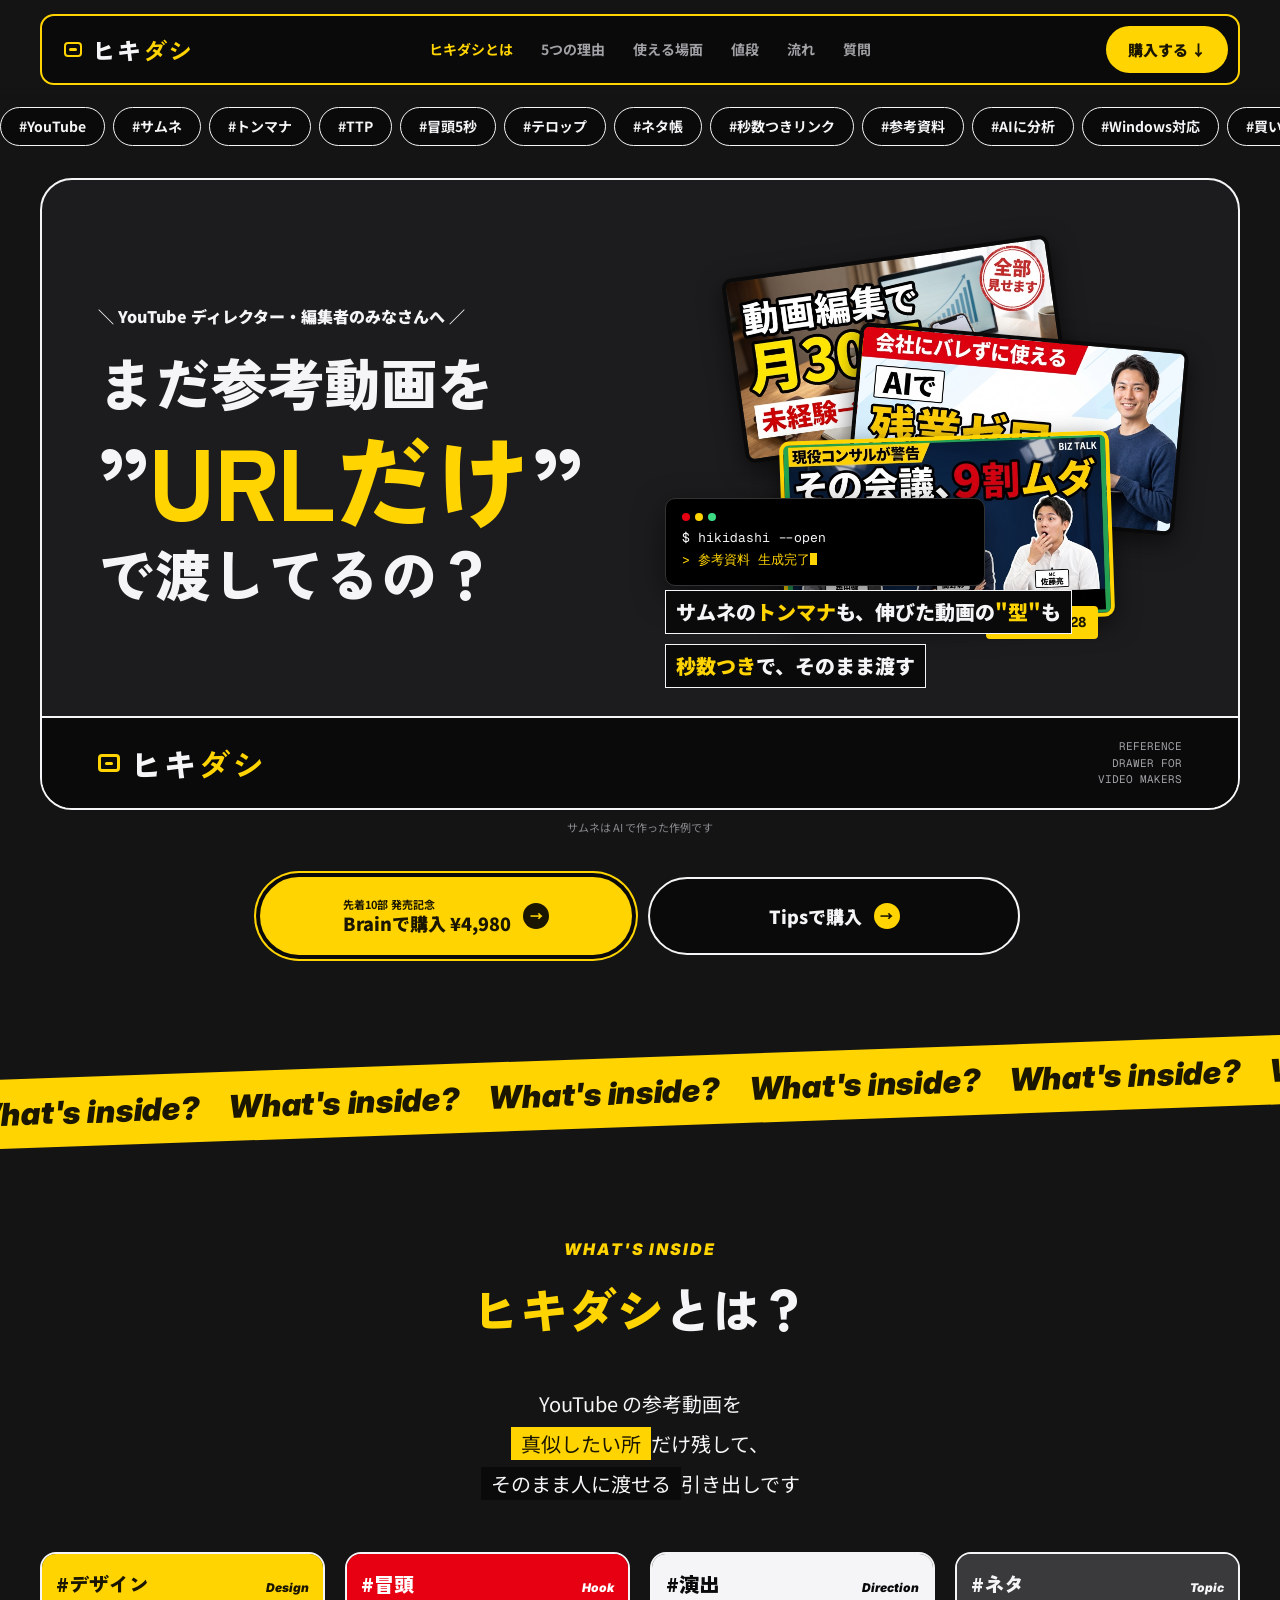
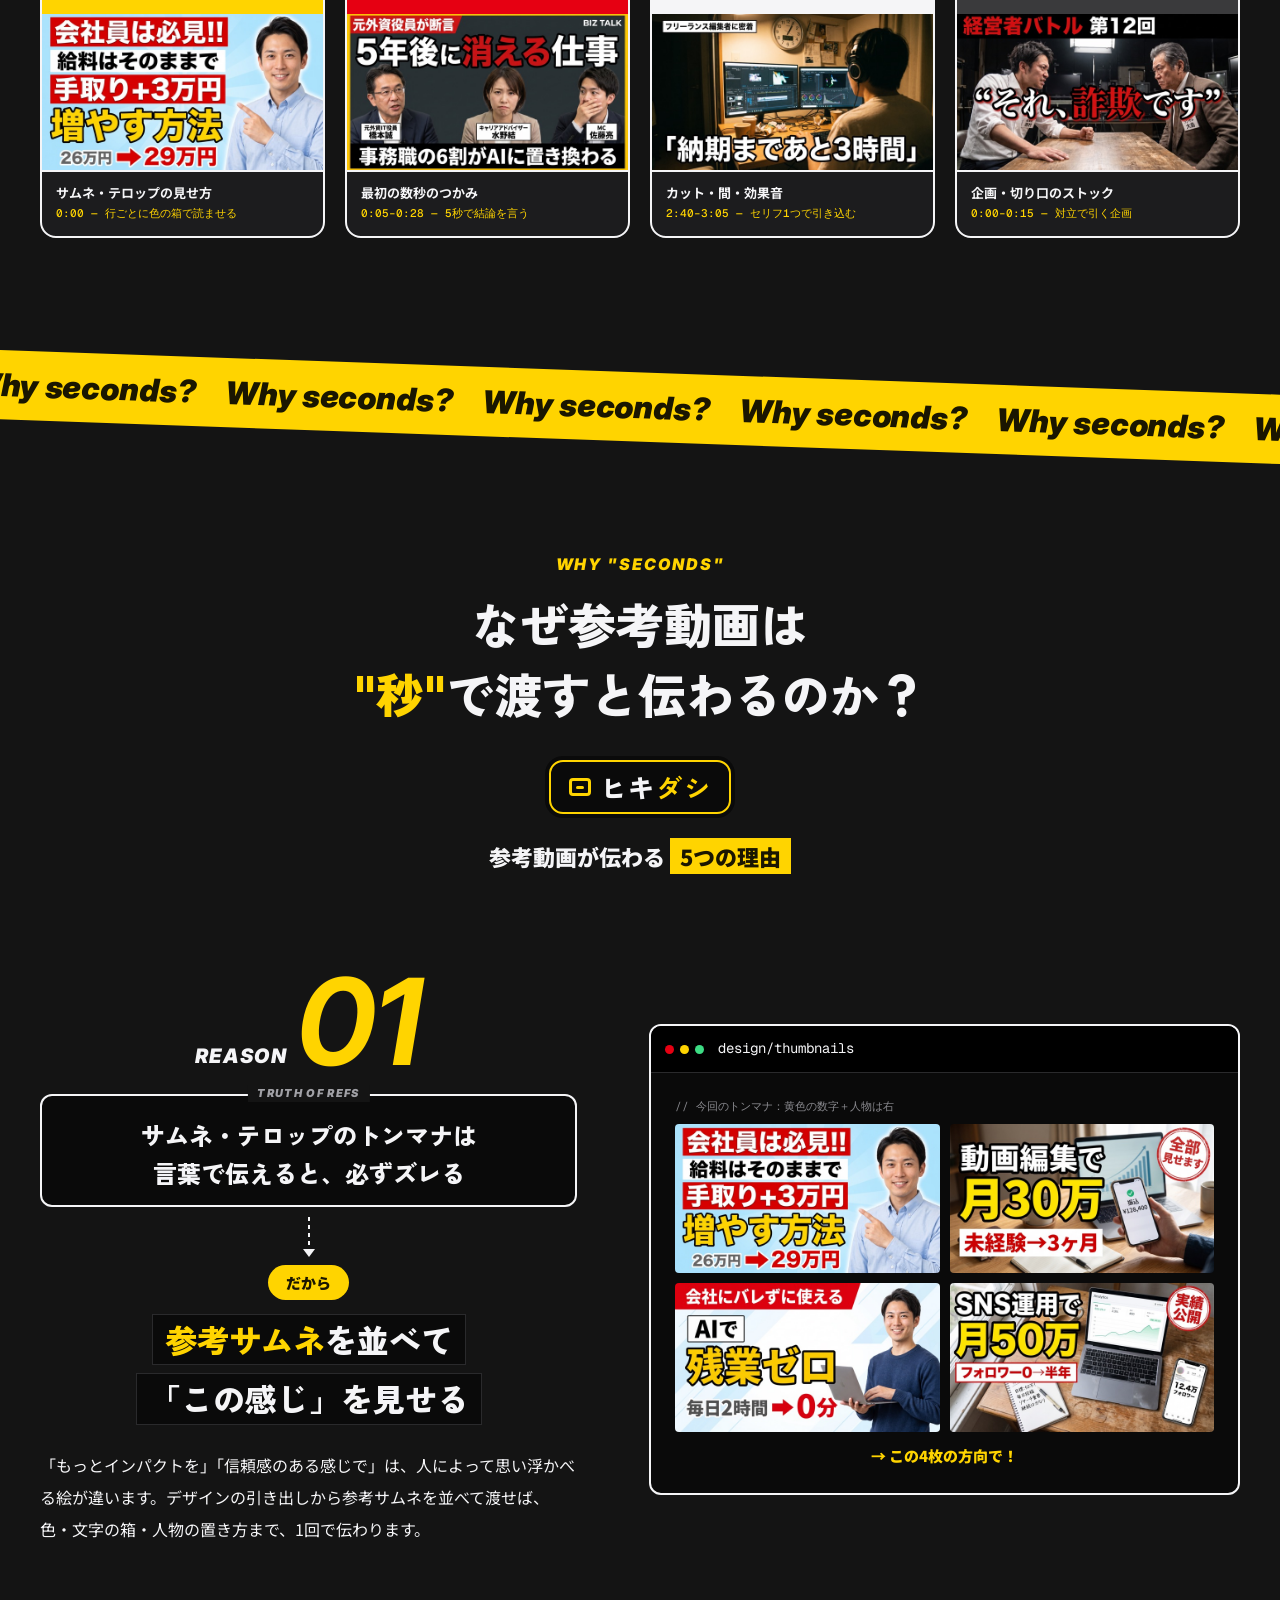
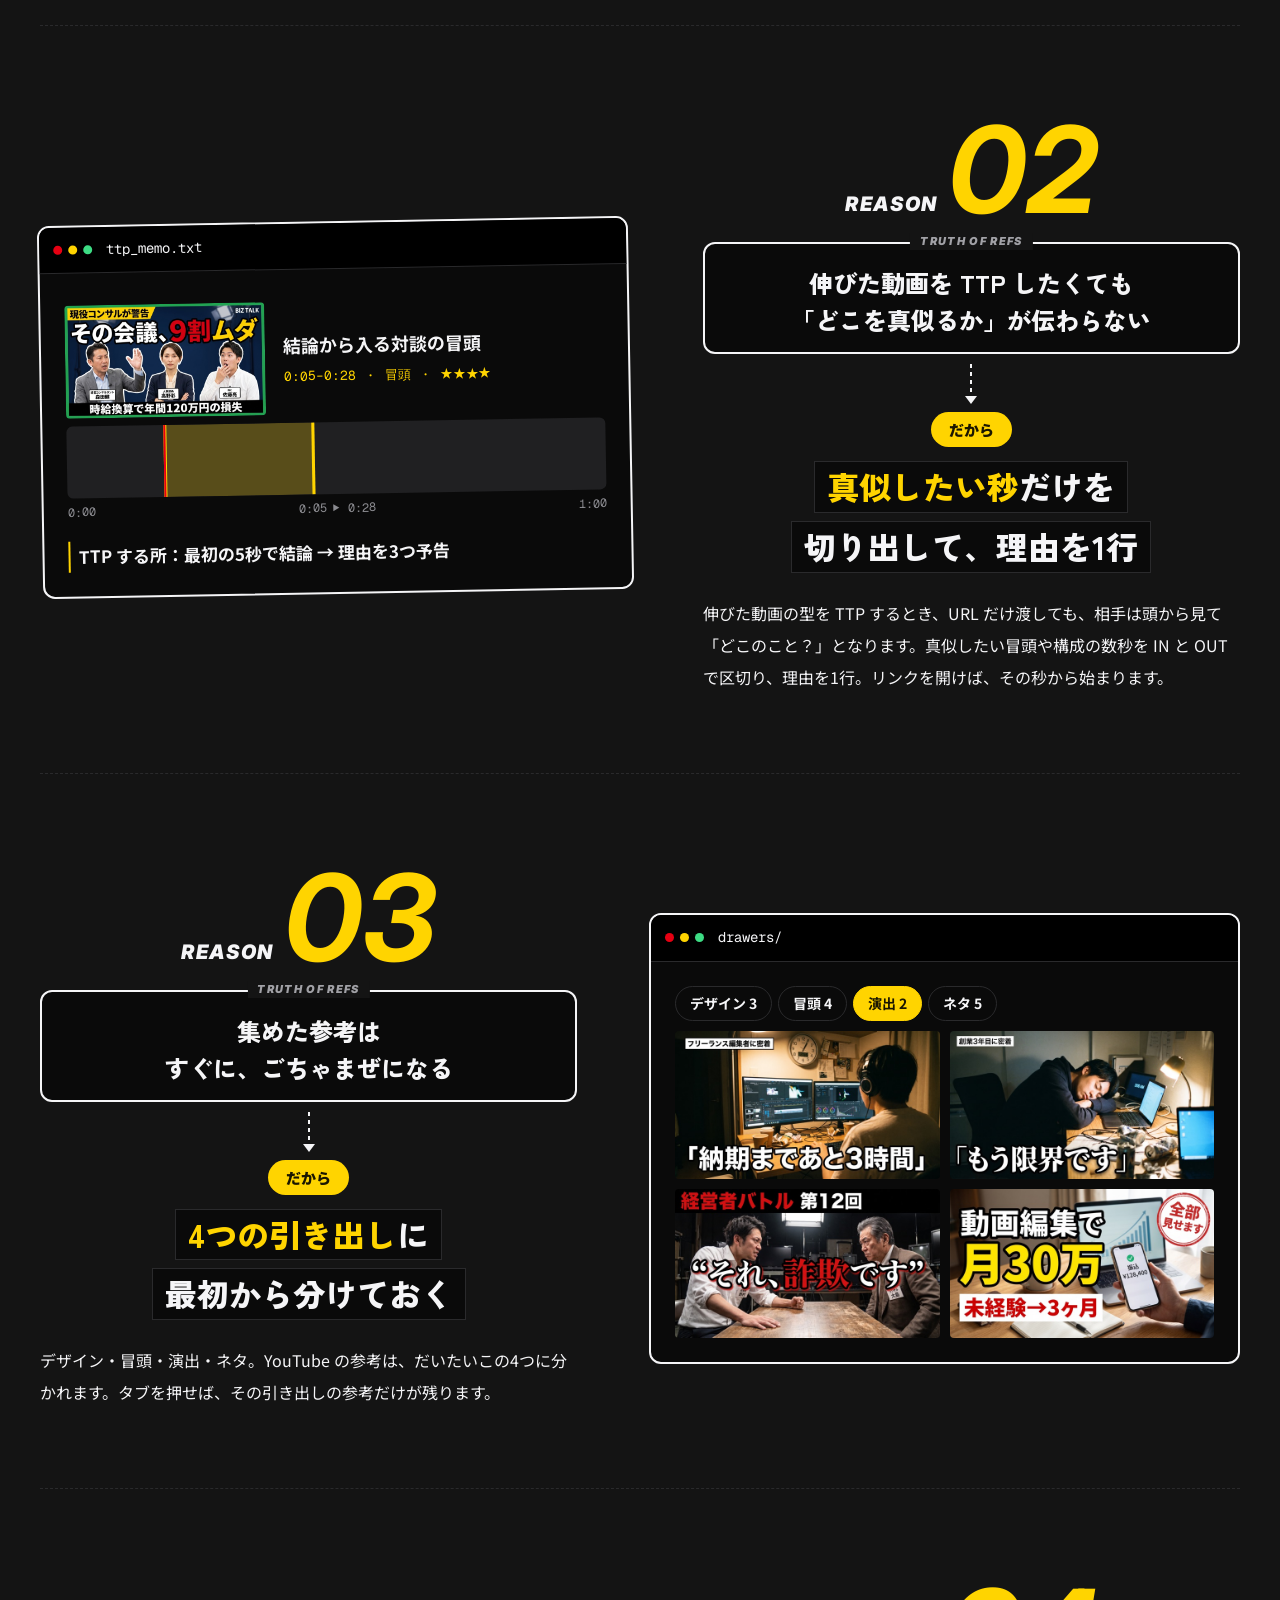
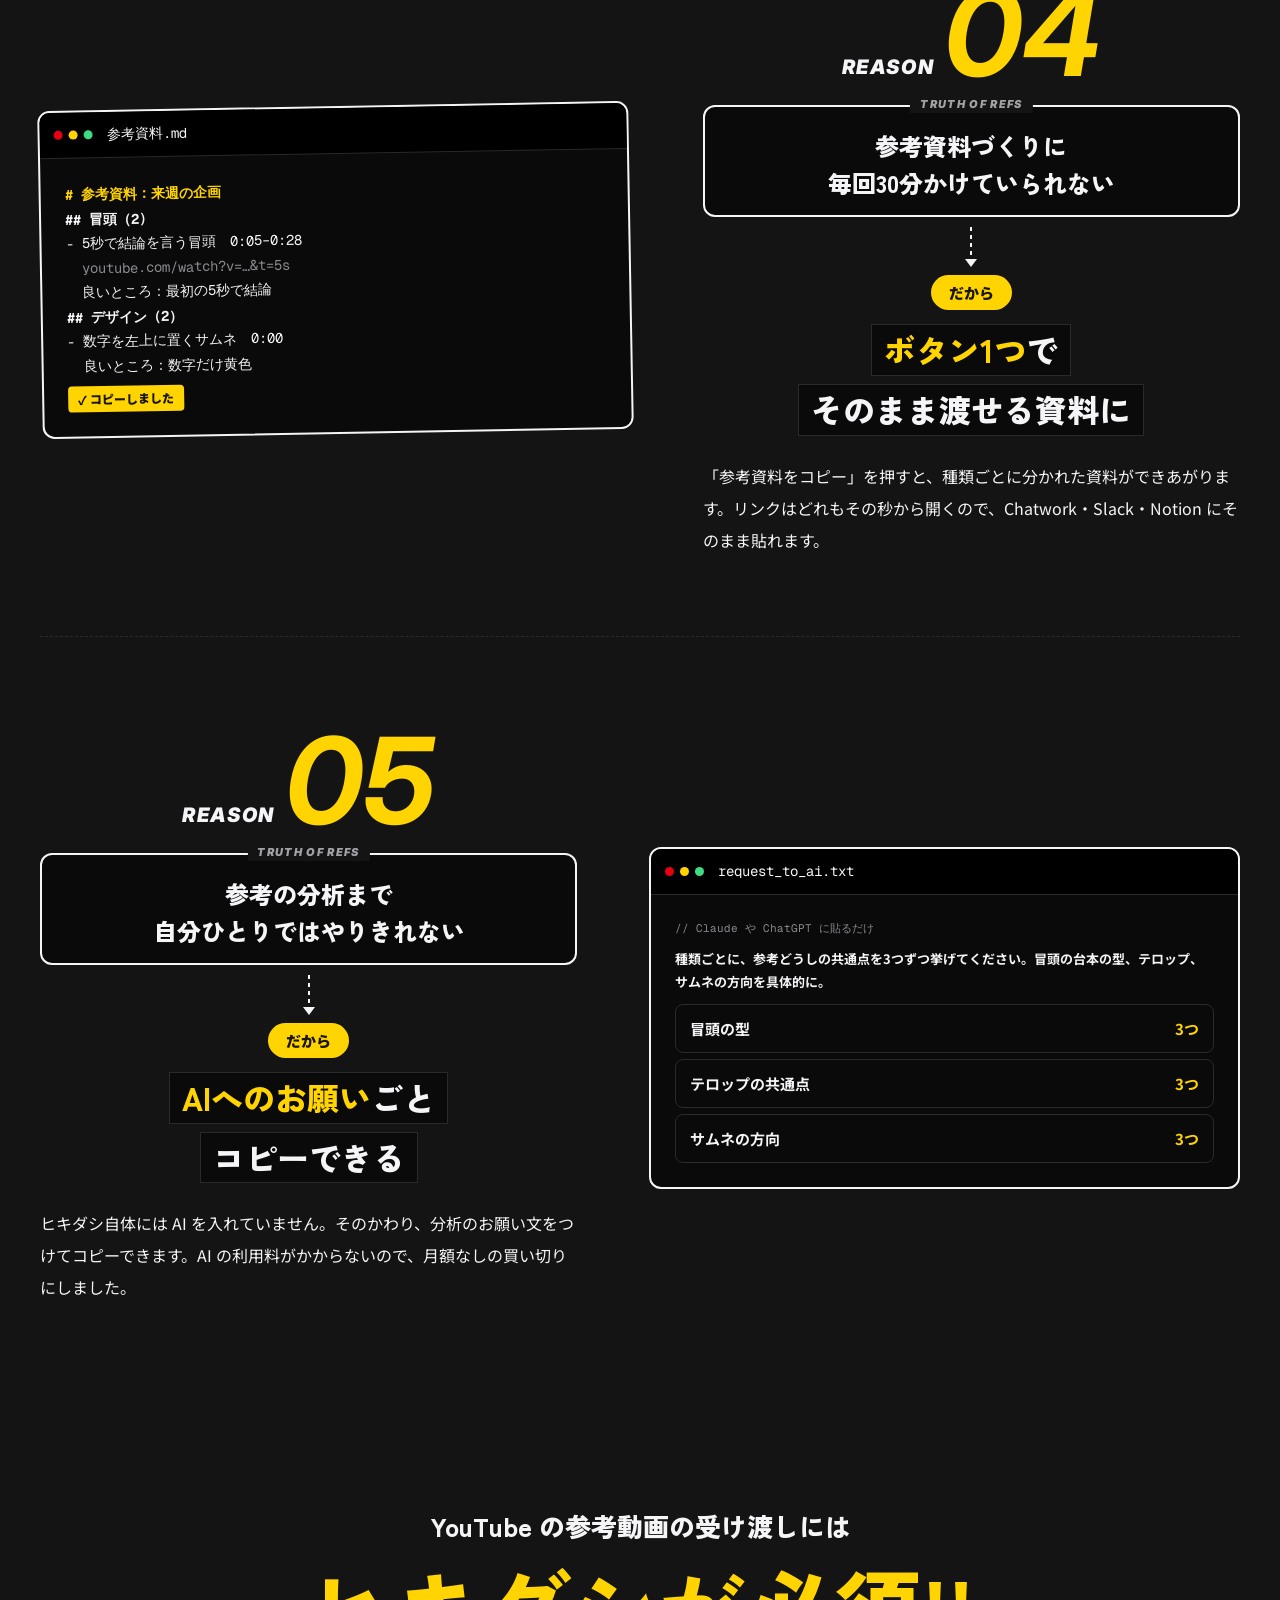
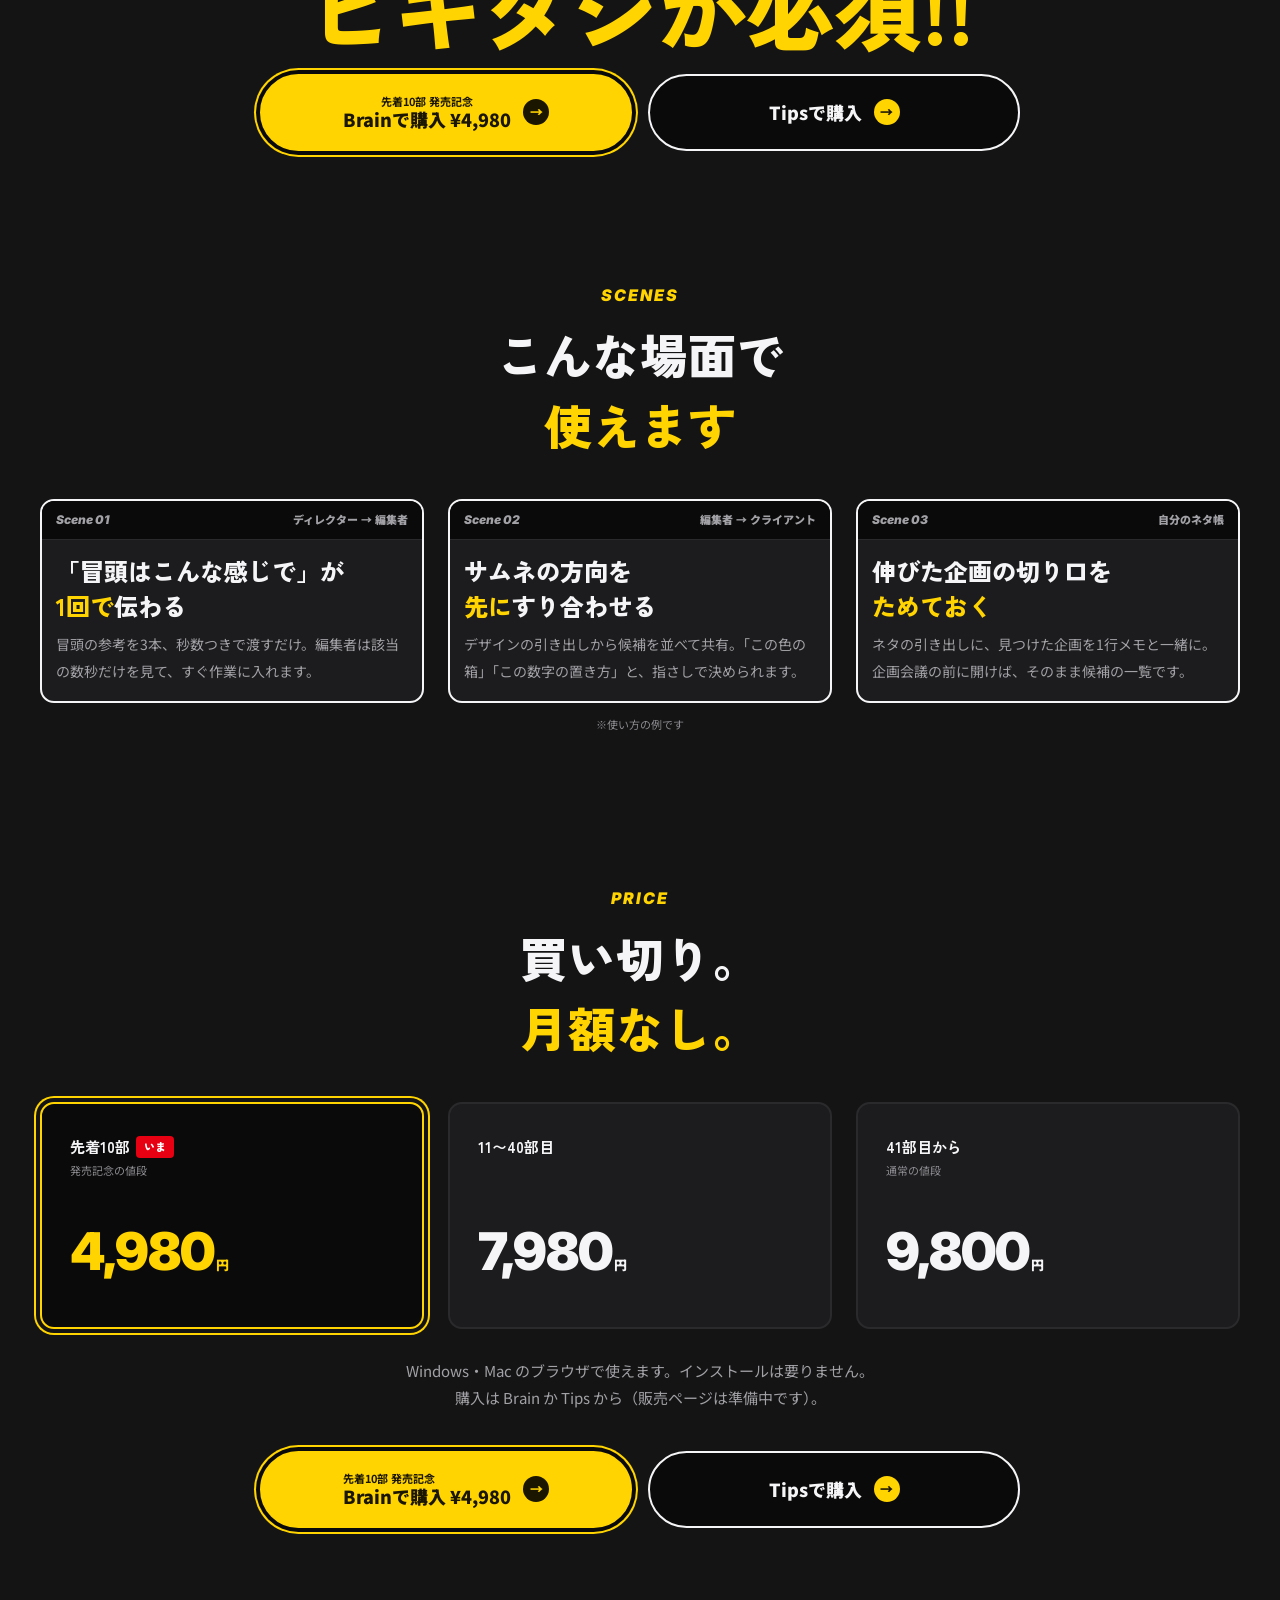
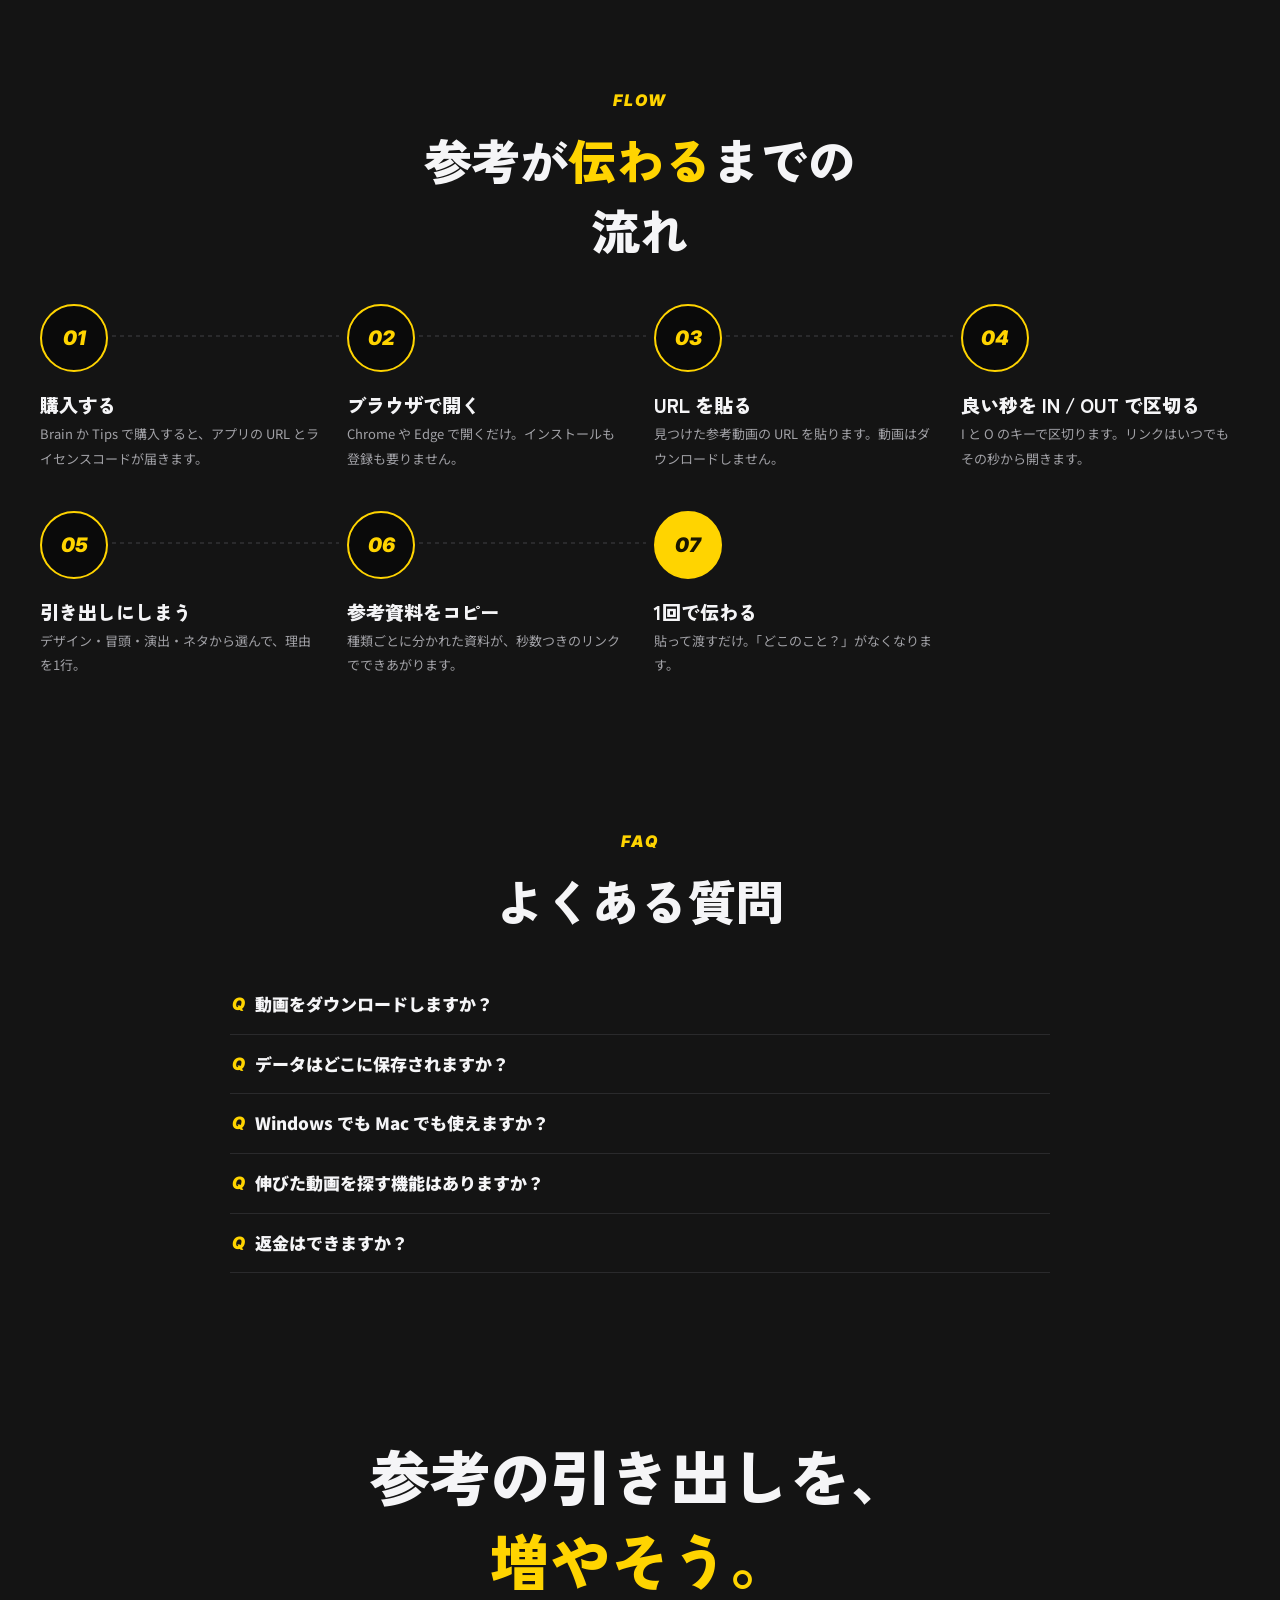
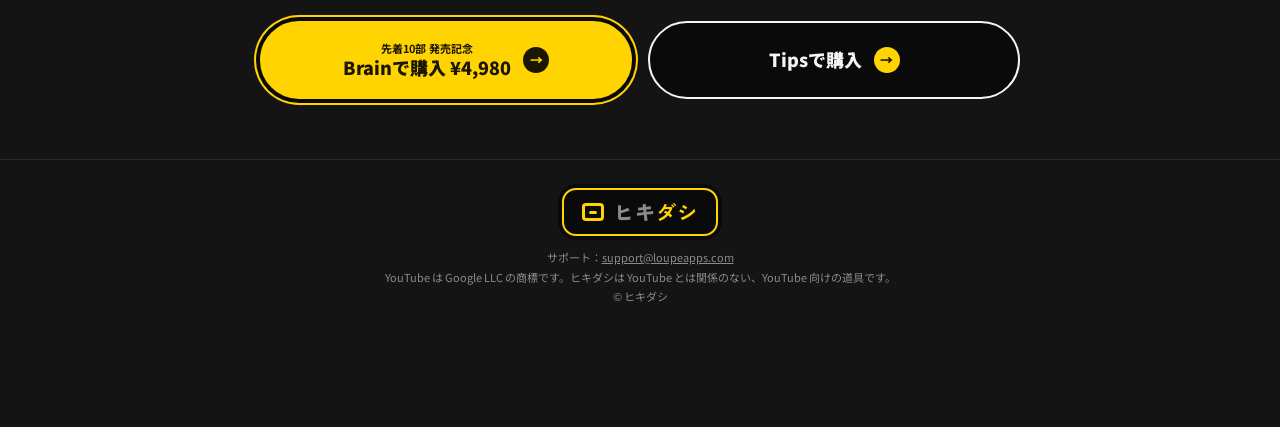
==== commit 0e948e14: "LP: サポートのメールアドレスを入れる（Loupe と同じ窓口） Co-Authored-By: Claude Opus 5.5 <noreply@anthropic.com>" ====
--- a/index.html
+++ b/index.html
@@ -2,6 +2,7 @@
 <html lang="ja">
 <head>
 <meta charset="utf-8">
+<link rel="icon" href="assets/favicon.svg" type="image/svg+xml">
 <meta name="viewport" content="width=device-width,initial-scale=1">
 <meta name="robots" content="noindex">
 <title>ヒキダシ — YouTube の参考動画を、秒で渡す。</title>
@@ -574,7 +575,7 @@
 
     <footer>
       <div class="logo"><i></i><span>ヒキ<b>ダシ</b></span></div>
-      <p>サポート：メール（準備中）</p>
+      <p>サポート：<a href="mailto:support@loupeapps.com">support@loupeapps.com</a></p>
       <p>YouTube は Google LLC の商標です。ヒキダシは YouTube とは関係のない、YouTube 向けの道具です。</p>
       <p>© ヒキダシ</p>
     </footer>
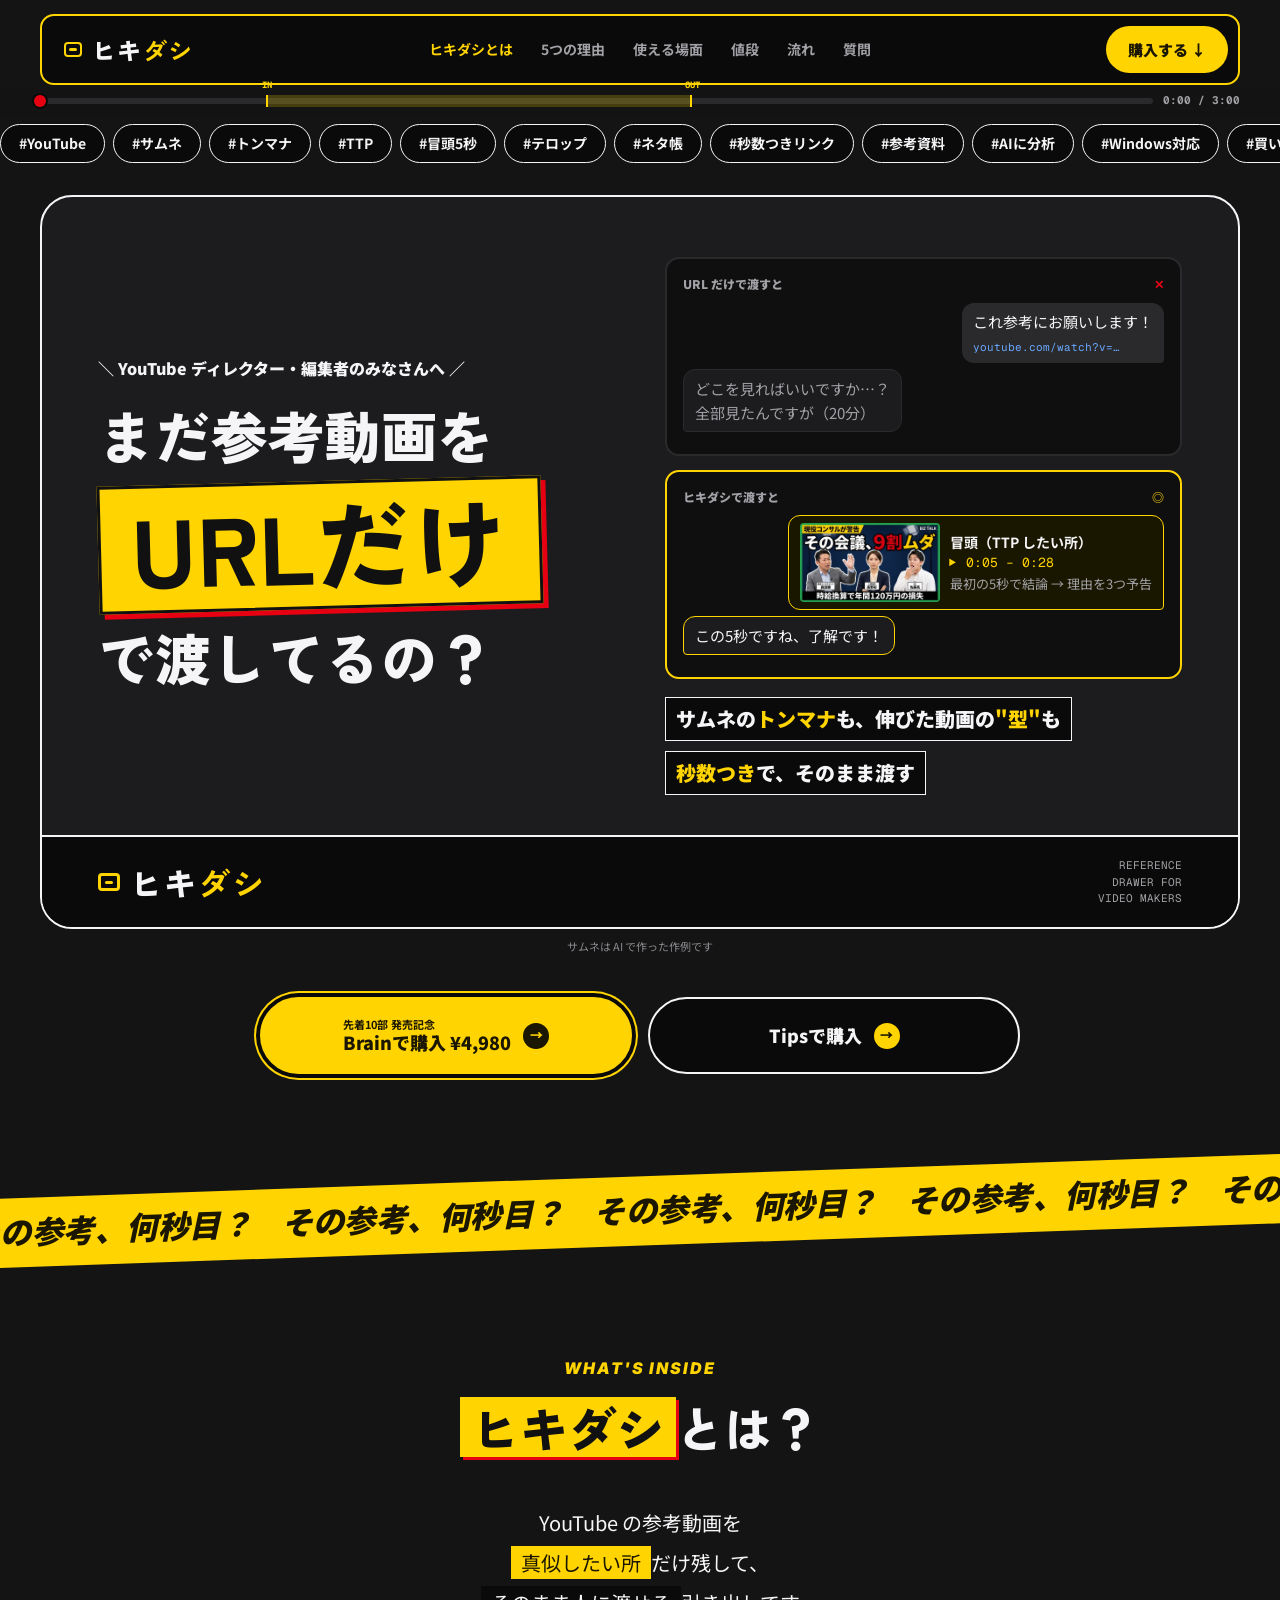
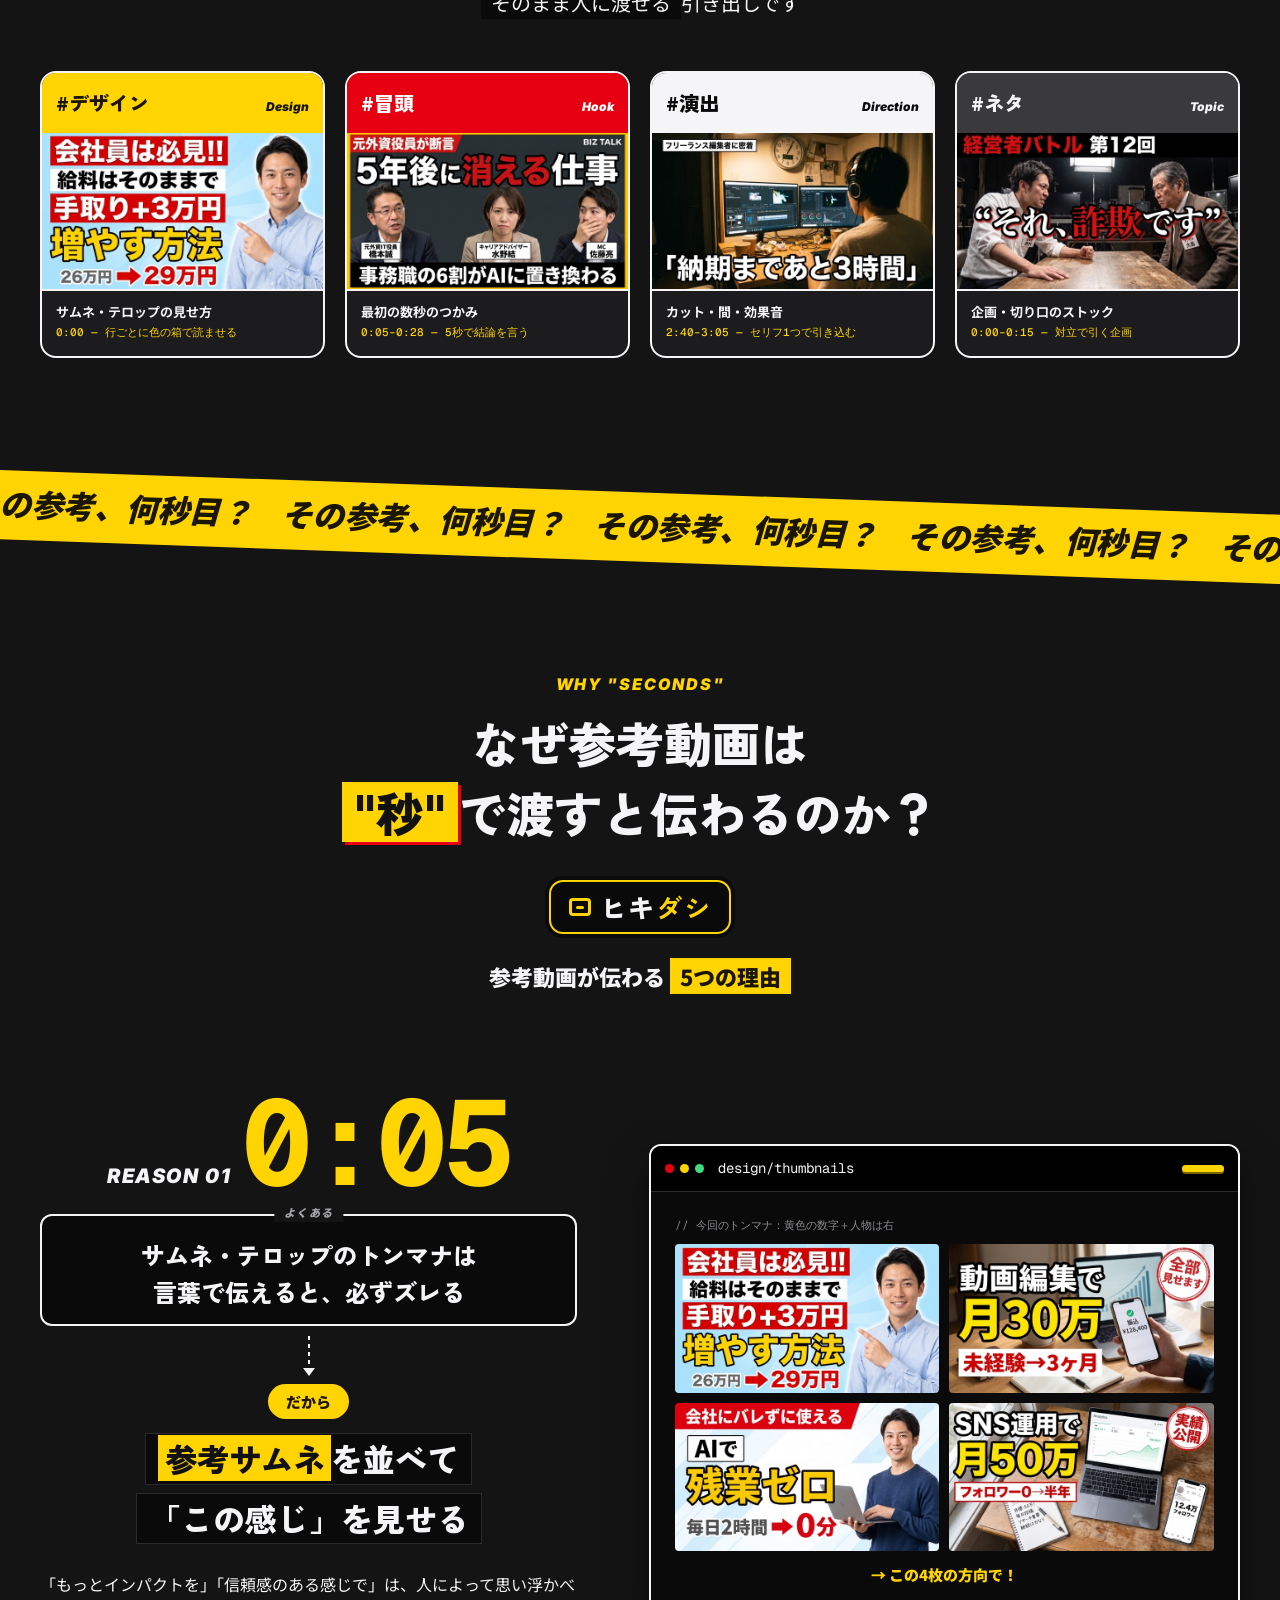
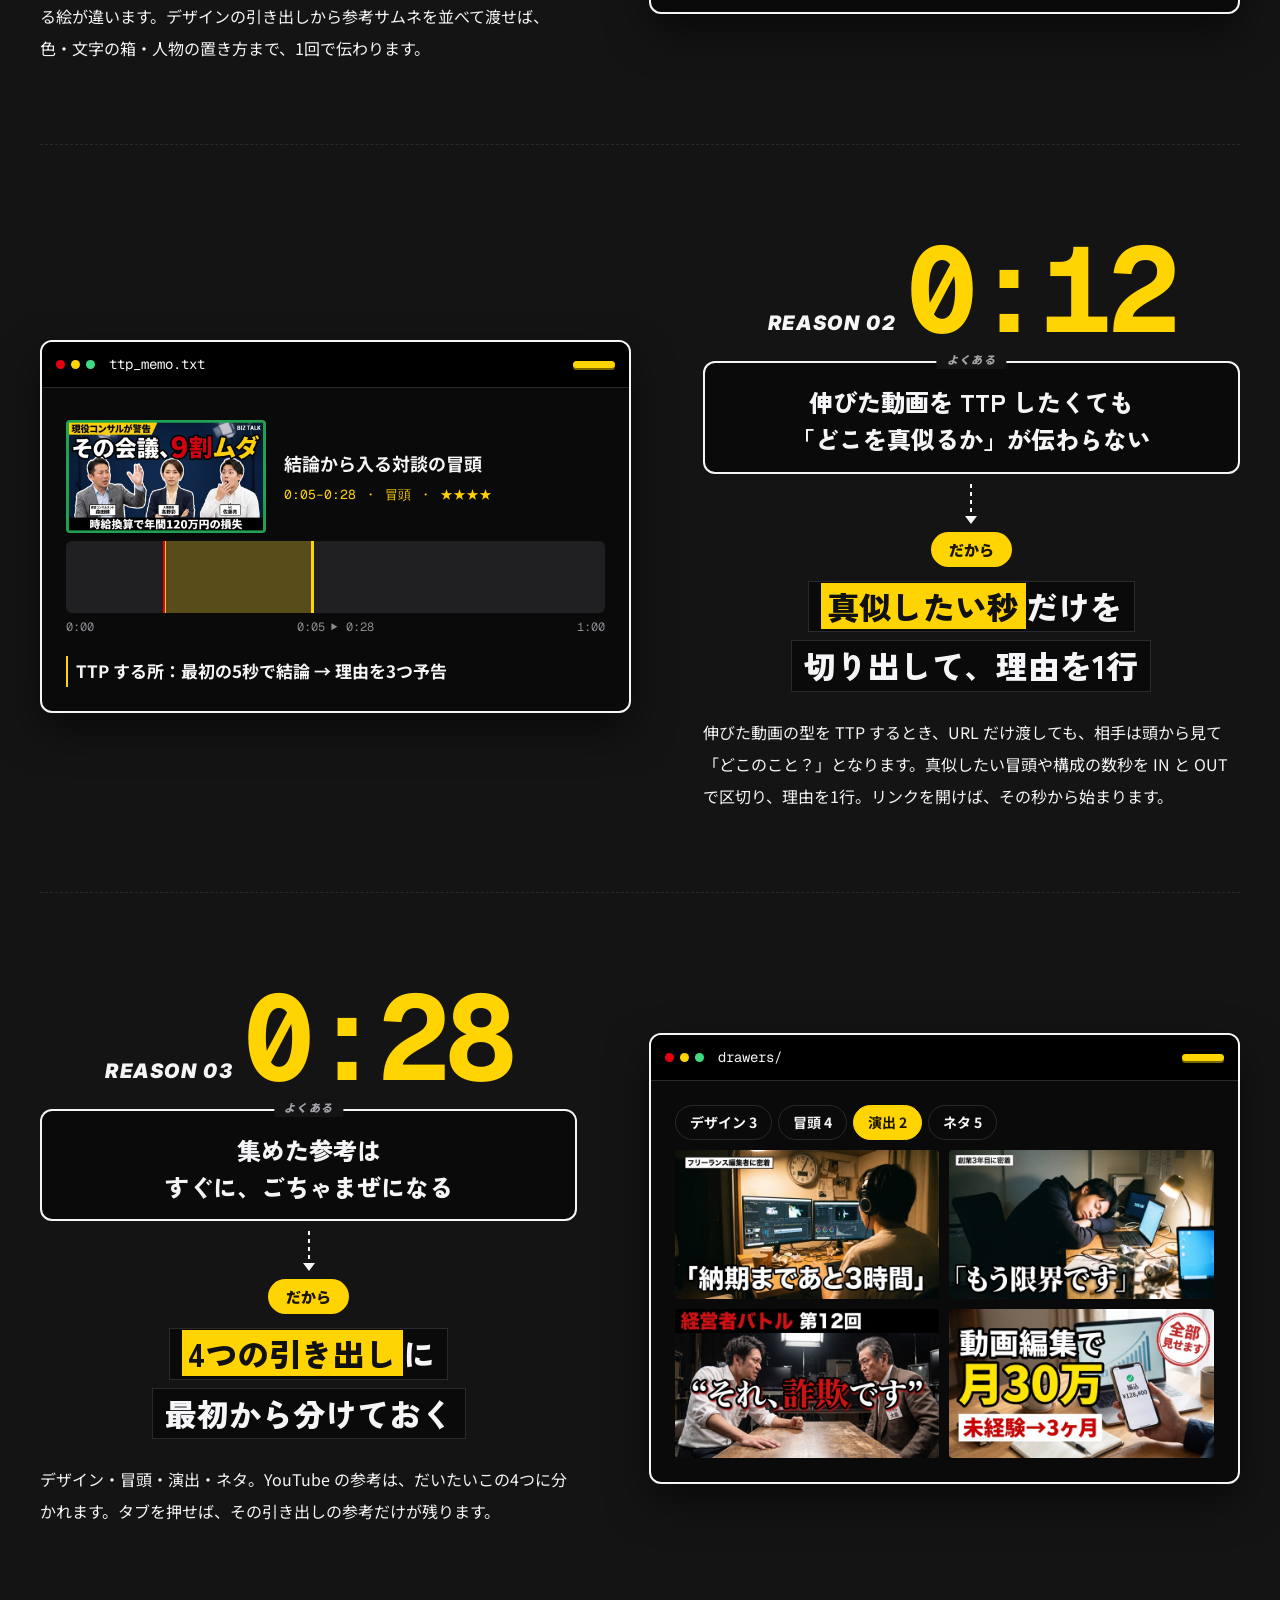
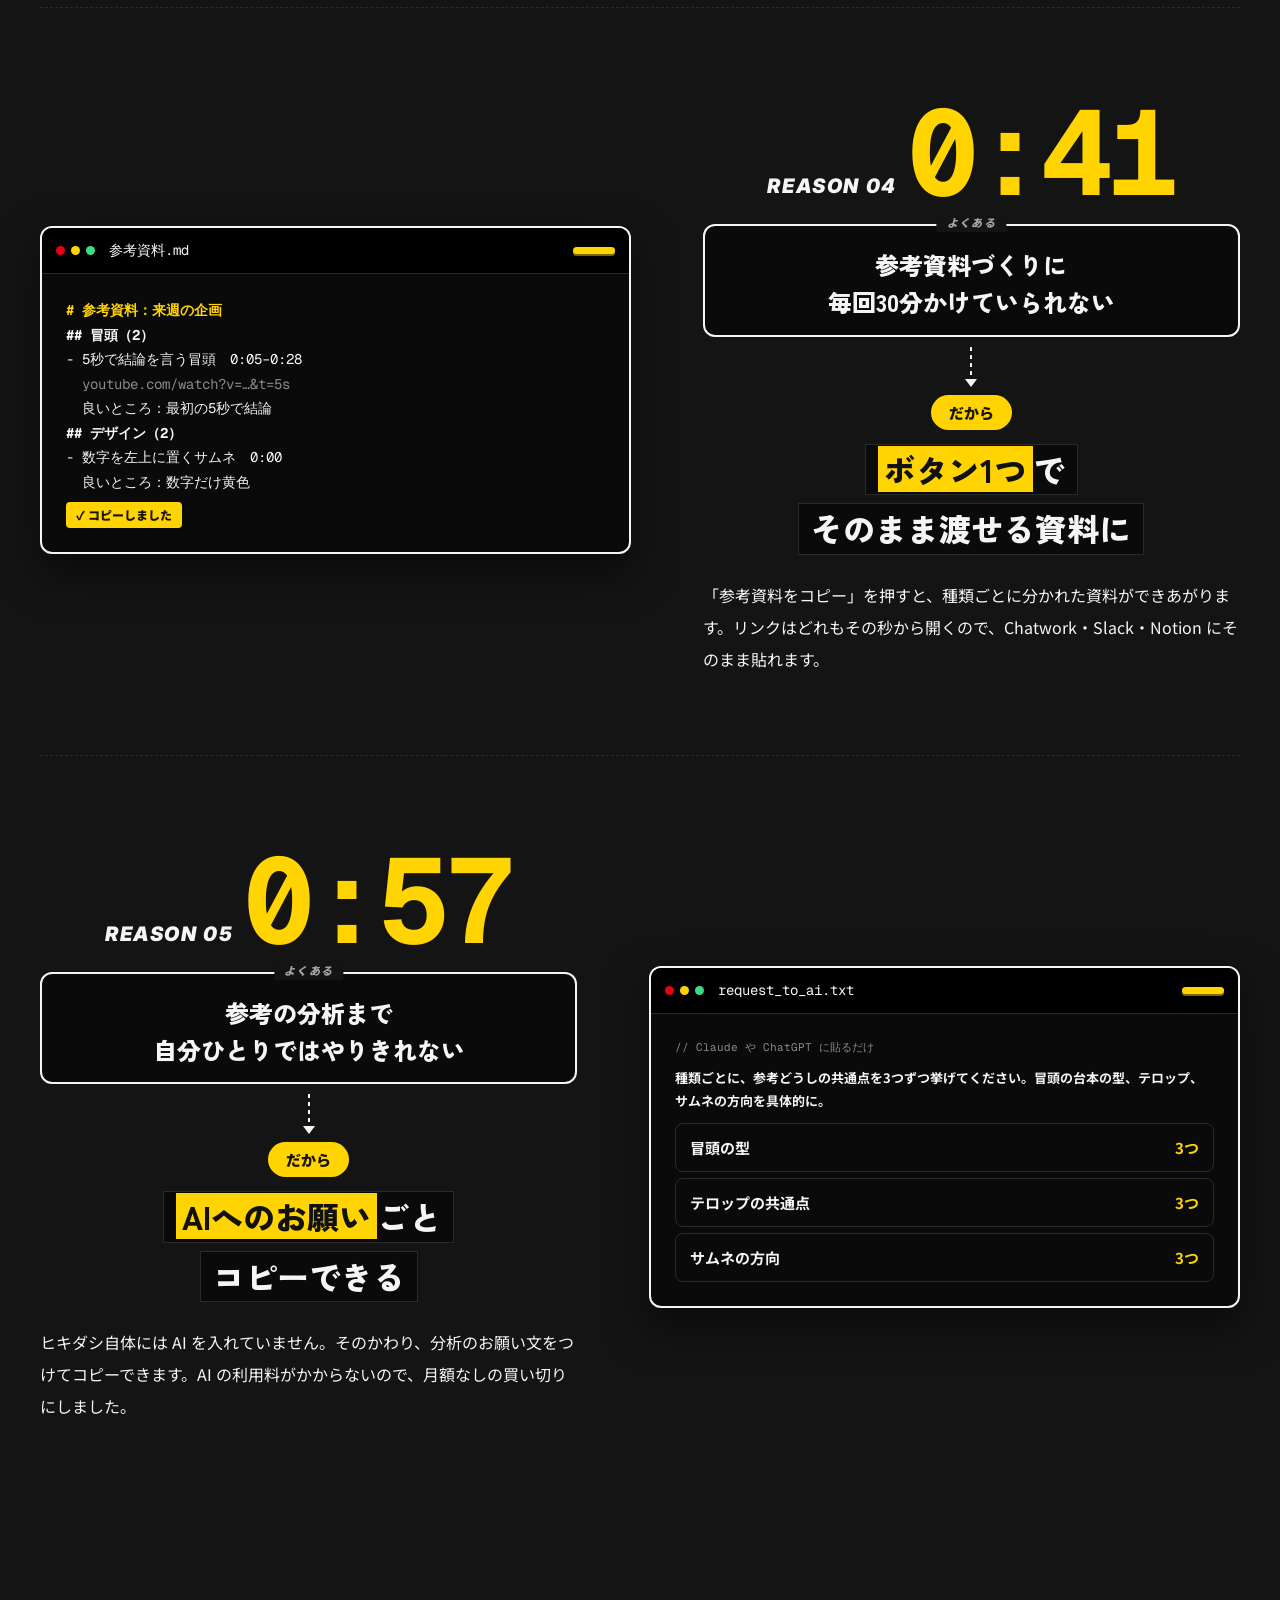
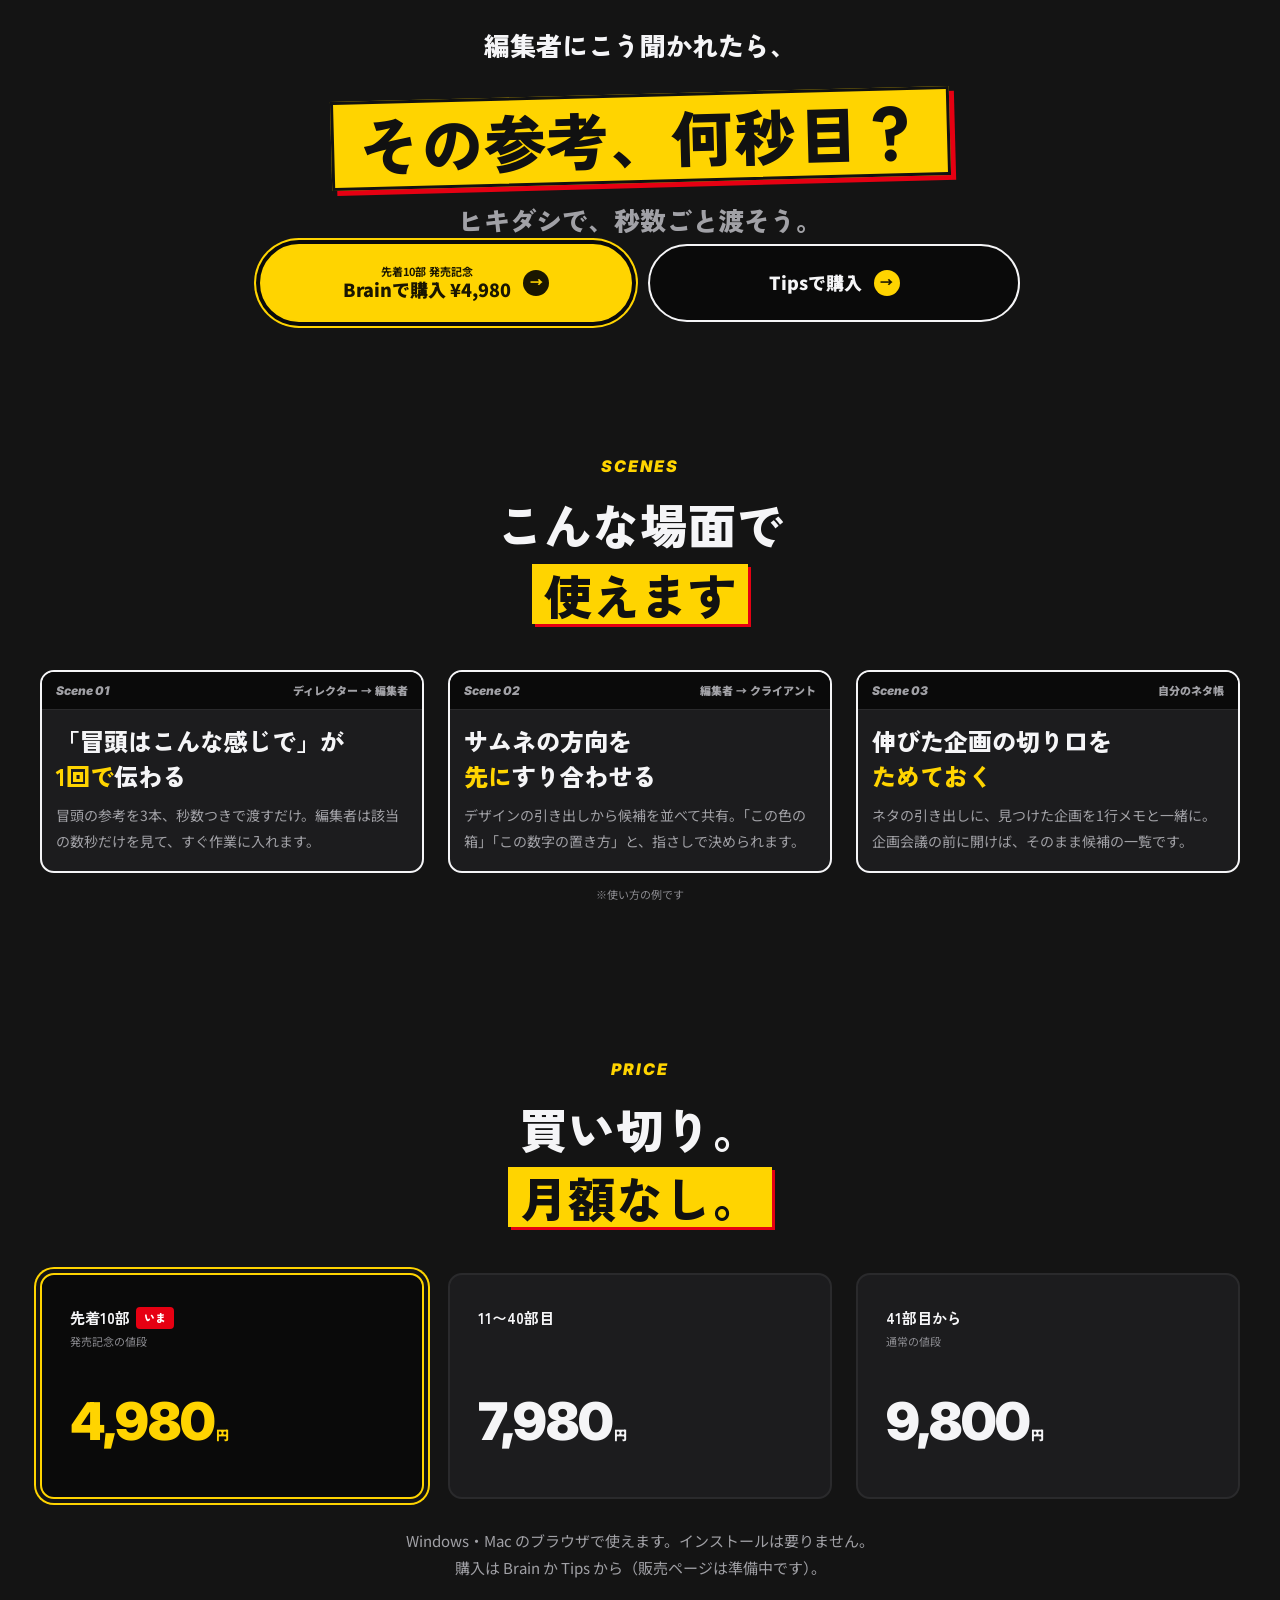
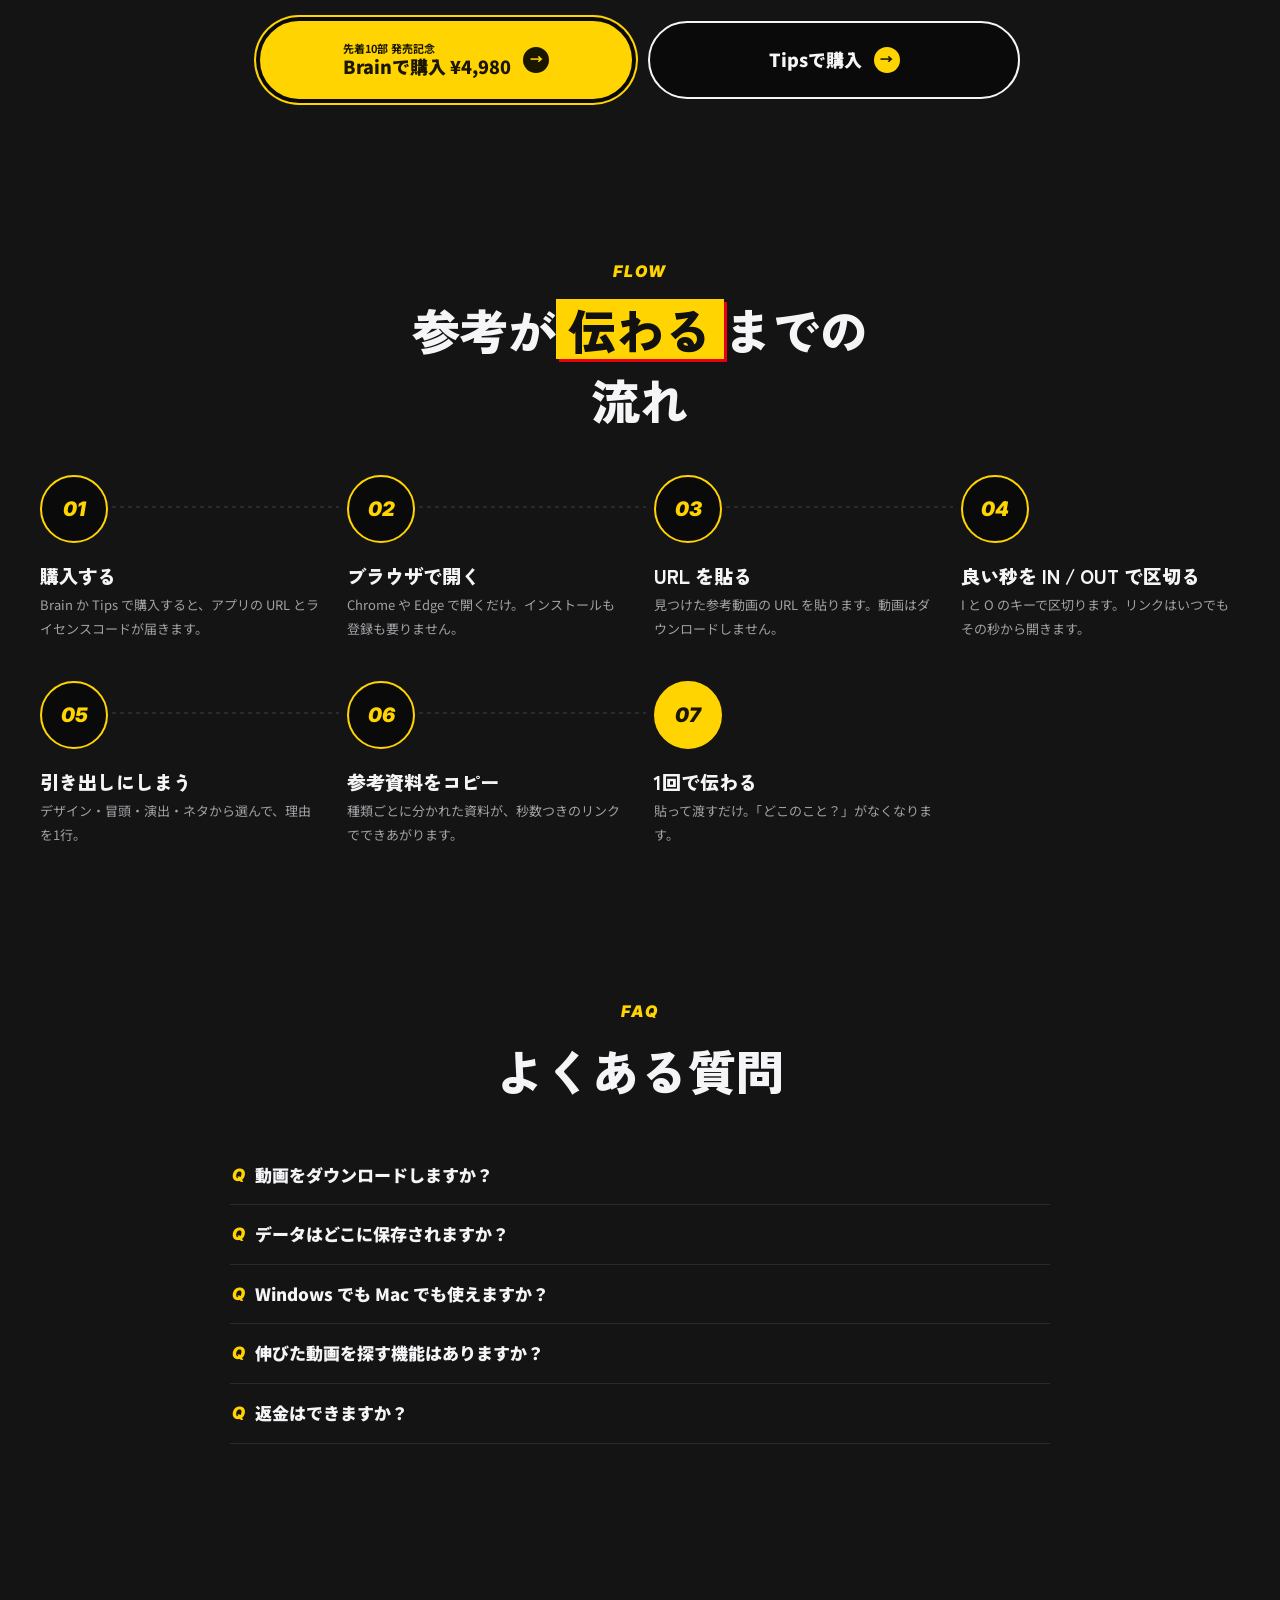
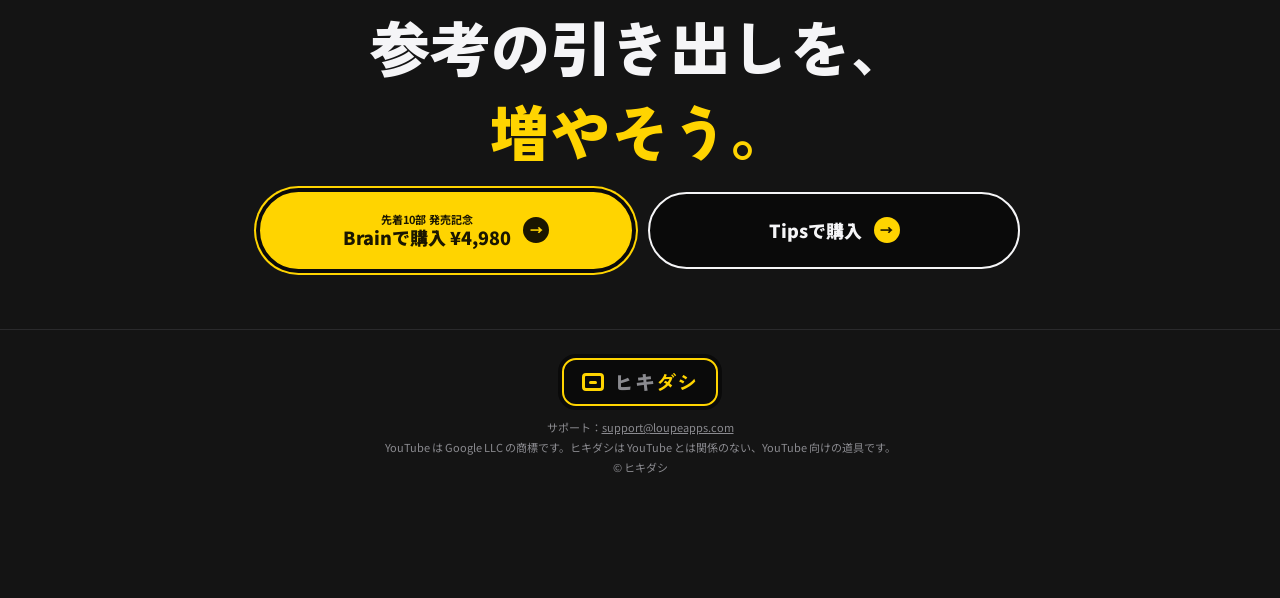
==== commit 60c1f573: "LP をヒキダシらしく：再生バーとタイムコード、チャットの前後、テロップ風の見出し、引き出しが開く動き、合言葉「その参考、何秒目？」 前の版はブランチ lp-v4-before-original と " ====
--- a/index.html
+++ b/index.html
@@ -146,7 +146,7 @@
 .pnum small{font-size:16px;letter-spacing:.08em;padding-bottom:6px}
 .pnum b{font-size:84px;color:var(--yellow);-webkit-text-stroke:0}
 .habit{position:relative;margin:18px 6px 0;border:2px solid var(--text);border-radius:12px;background:var(--ink);padding:20px 14px 14px;text-align:center;font-family:var(--display);font-weight:900;font-size:19px;line-height:1.55}
-.habit::before{content:"TRUTH OF REFS";position:absolute;left:50%;top:-11px;transform:translateX(-50%);background:var(--plane);padding:0 10px;font-family:var(--latin);font-style:italic;font-size:11px;letter-spacing:.12em;color:var(--text-2)}
+.habit::before{content:"よくある";position:absolute;left:50%;top:-11px;transform:translateX(-50%);background:var(--plane);padding:0 10px;font-family:var(--latin);font-style:italic;font-size:11px;letter-spacing:.12em;color:var(--text-2)}
 .down{width:2px;height:40px;margin:10px auto 0;background:repeating-linear-gradient(var(--text) 0 4px,transparent 4px 8px);position:relative;animation:dash 1s linear infinite}
 .down::after{content:"";position:absolute;left:-5px;bottom:-6px;border:6px solid transparent;border-top:8px solid var(--text)}
 @keyframes dash{to{background-position:0 8px}}
@@ -356,6 +356,68 @@
   .last h2{font-size:60px}
   footer{max-width:1280px;margin:0 auto}
 }
+
+/* ===== 案E: ヒキダシらしさ（タイムライン・チャットの前後・テロップ・引き出し・合言葉） ===== */
+.hdr{padding-bottom:6px}
+.seek{display:flex;align-items:center;gap:10px;margin:8px 4px 0}
+.seek-track{position:relative;flex:1;height:6px;border-radius:3px;background:#2A2A2C}
+.seek-rng{position:absolute;top:-3px;bottom:-3px;background:rgba(255,212,0,.22);border-left:2px solid var(--yellow);border-right:2px solid var(--yellow)}
+.seek-rng::before,.seek-rng::after{position:absolute;top:-14px;font:700 9px/1 var(--mono);color:var(--yellow)}
+.seek-rng::before{content:"IN";left:-6px}.seek-rng::after{content:"OUT";right:-10px}
+.seek-fill{position:absolute;left:0;top:0;bottom:0;width:0;border-radius:3px;background:var(--red)}
+#seekHead{position:absolute;top:50%;width:12px;height:12px;margin:-6px 0 0 -6px;border-radius:50%;background:var(--red);box-shadow:0 0 0 2px var(--ink)}
+.seek-tc{font:700 11px/1 var(--mono);color:var(--text-2);white-space:nowrap;min-width:72px;text-align:right}
+
+.telop{display:inline-block;background:var(--yellow);color:#111;padding:.04em .32em .08em;border:3px solid #111;box-shadow:5px 5px 0 var(--red);transform:rotate(-1.5deg);line-height:1.15;letter-spacing:.01em}
+.fv h1 .big{margin:8px 0 10px}
+.fv h1 .big .telop{color:#111}
+h2.h em{display:inline-block;background:var(--yellow);color:#111;padding:0 .25em;box-shadow:3px 3px 0 var(--red);line-height:1.25}
+.answer em{background:var(--yellow);color:#111;padding:0 .2em}
+
+.chats{display:grid;grid-template-columns:minmax(0,1fr);gap:10px;margin:4px 0 0;min-width:0}
+.chat{min-width:0;overflow:hidden}
+.msg u{word-break:break-all}
+.chat{border:2px solid var(--line);border-radius:14px;background:#0f0f10;padding:10px 12px 12px;font-size:13px}
+.chat.after{border-color:var(--yellow)}
+.chat-h{display:flex;justify-content:space-between;font-weight:900;font-size:12px;color:var(--text-2);margin-bottom:8px}
+.chat.before .chat-h b{color:var(--red)}.chat.after .chat-h b{color:var(--yellow)}
+.msg{width:fit-content;max-width:88%;padding:7px 11px;border-radius:12px;line-height:1.55;margin:6px 0}
+.msg.me{margin-left:auto;background:#2A2A2C;border-bottom-right-radius:4px}
+.msg.you{background:#1C1C1E;border:1px solid var(--line);border-bottom-left-radius:4px}
+.chat.before .msg.you{color:var(--text-2)}
+.msg u{color:#6aa8ff;text-decoration:none;font-family:var(--mono);font-size:11px}
+.msg.card{display:grid;grid-template-columns:96px 1fr;gap:10px;align-items:center;background:#1a1700;border:1.5px solid var(--yellow)}
+.msg.card img{width:96px;aspect-ratio:16/9;object-fit:cover;border-radius:4px}
+.msg.card b{display:block;font-size:12px}
+.msg.card code{display:block;font-family:var(--mono);font-size:11px;color:var(--yellow)}
+.msg.card span{display:block;font-size:11px;color:var(--text-2)}
+.chat.after .msg.you{border-color:var(--yellow);color:var(--text)}
+.fv-stage{height:auto;margin:0;padding-bottom:16px}
+.fv-tags{position:static;margin-top:14px}
+
+/* 5つの理由: 引き出しが手前に開いて、中身（窓の図）が出てくる */
+.win-bar::after{content:"";margin-left:auto;width:42px;height:7px;border-radius:4px;background:var(--yellow);box-shadow:0 2px 0 #7a6600}
+.win{box-shadow:0 18px 40px rgba(0,0,0,.5)}
+.js .promise .win.rv{opacity:0;transform:perspective(900px) rotateX(-32deg) translateY(-28px) scale(.94);transform-origin:50% 0;transition:transform 1s var(--ease),opacity .6s ease}
+.js .promise .win.rv.in{opacity:1;transform:perspective(900px) rotateX(0) translateY(0) scale(1)}
+.pnum b{font-family:var(--mono);font-style:normal;letter-spacing:-.04em}
+.must strong .telop{font-size:.62em;padding:.1em .4em}
+.must-after{margin-top:6px;color:var(--text-2)}
+@media (min-width:1000px){
+  .hdr{padding-bottom:10px}
+  .seek{max-width:1200px;margin:10px auto 0}
+  .fv h1 .big{font-size:96px}
+  .chats{gap:14px;align-self:center}
+  .chat{padding:14px 16px 16px;font-size:15px}
+  .msg.card{grid-template-columns:140px 1fr}.msg.card img{width:140px}
+  .msg.card b{font-size:14px}.msg.card code{font-size:13px}.msg.card span{font-size:13px}
+  .fv-stage{min-height:0;padding-bottom:40px;align-self:center}
+  .fv-tags{position:static;grid-column:1;margin-top:18px}
+  .must strong .telop{font-size:.7em}
+}
+@media (prefers-reduced-motion:reduce){
+  .js .promise .win.rv{opacity:1;transform:none}
+}
 </style>
 </head>
 <body>
@@ -367,25 +429,28 @@
       <div class="logo"><i></i><span>ヒキ<b>ダシ</b></span></div>
       <nav class="hnav" aria-label="目次"><a href="#about">ヒキダシとは</a><a href="#why">5つの理由</a><a href="#scenes">使える場面</a><a href="#price">値段</a><a href="#flow">流れ</a><a href="#faq">質問</a></nav>
       <a class="buy" href="#price">購入する ↓</a>
-    </div></div>
+    </div>
+    <div class="seek" aria-hidden="true"><div class="seek-track"><div class="seek-rng" id="seekRng"></div><div class="seek-fill" id="seekFill"></div><i id="seekHead"></i></div><span class="seek-tc" id="seekTc">0:00</span></div>
+    </div>
 
     <div class="marquee" aria-hidden="true"><div class="track" id="tags"></div></div>
 
     <div class="fv" id="top">
       <div class="fv-card">
         <p class="fv-pre">＼ YouTube ディレクター・編集者のみなさんへ ／</p>
-        <h1>まだ参考動画を<span class="big"><q>URLだけ</q></span>で渡してるの？</h1>
+        <h1>まだ参考動画を<span class="big"><span class="telop">URLだけ</span></span>で渡してるの？</h1>
         <div class="fv-stage">
-          <div class="term" aria-hidden="true">
-            <div class="dots"><i></i><i></i><i></i></div>
-            <div>$ hikidashi --open</div>
-            <div id="tline">引き出しを開いています...<span class="cur"></span></div>
-          </div>
-          <div class="fan" aria-hidden="true">
-            <img src="assets/thumbs/t04.jpg" alt="">
-            <img src="assets/thumbs/t07.jpg" alt="">
-            <img src="assets/thumbs/t00.jpg" alt="">
-            <span class="tc">0:05 – 0:28</span>
+          <div class="chats">
+            <div class="chat before">
+              <div class="chat-h"><span>URL だけで渡すと</span><b>✕</b></div>
+              <p class="msg me">これ参考にお願いします！<br><u>youtube.com/watch?v=…</u></p>
+              <p class="msg you">どこを見ればいいですか…？<br>全部見たんですが（20分）</p>
+            </div>
+            <div class="chat after">
+              <div class="chat-h"><span>ヒキダシで渡すと</span><b>◎</b></div>
+              <div class="msg me card"><img src="assets/thumbs/t00.jpg" alt=""><div><b>冒頭（TTP したい所）</b><code>▶ 0:05 – 0:28</code><span>最初の5秒で結論 → 理由を3つ予告</span></div></div>
+              <p class="msg you">この5秒ですね、了解です！</p>
+            </div>
           </div>
           <div class="fv-tags">
             <span>サムネの<em>トンマナ</em>も、伸びた動画の<em>"型"</em>も</span>
@@ -431,7 +496,7 @@
       <p class="rv" style="text-align:center;font-weight:900;font-size:17px;margin-top:20px">参考動画が伝わる <span class="box y">5つの理由</span></p>
 
       <div class="promise">
-        <div class="pnum rv"><small>REASON</small><b>01</b></div>
+        <div class="pnum rv"><small>REASON 01</small><b>0:05</b></div>
         <p class="habit rv">サムネ・テロップのトンマナは<br>言葉で伝えると、必ずズレる</p>
         <div class="down"></div><span class="dakara">だから</span>
         <div class="answer rv"><span><em>参考サムネ</em>を並べて</span><span>「この感じ」を見せる</span></div>
@@ -444,7 +509,7 @@
       </div>
 
       <div class="promise flip">
-        <div class="pnum rv"><small>REASON</small><b>02</b></div>
+        <div class="pnum rv"><small>REASON 02</small><b>0:12</b></div>
         <p class="habit rv">伸びた動画を TTP したくても<br>「どこを真似るか」が伝わらない</p>
         <div class="down"></div><span class="dakara">だから</span>
         <div class="answer rv"><span><em>真似したい秒</em>だけを</span><span>切り出して、理由を1行</span></div>
@@ -458,7 +523,7 @@
       </div>
 
       <div class="promise">
-        <div class="pnum rv"><small>REASON</small><b>03</b></div>
+        <div class="pnum rv"><small>REASON 03</small><b>0:28</b></div>
         <p class="habit rv">集めた参考は<br>すぐに、ごちゃまぜになる</p>
         <div class="down"></div><span class="dakara">だから</span>
         <div class="answer rv"><span><em>4つの引き出し</em>に</span><span>最初から分けておく</span></div>
@@ -470,7 +535,7 @@
       </div>
 
       <div class="promise flip">
-        <div class="pnum rv"><small>REASON</small><b>04</b></div>
+        <div class="pnum rv"><small>REASON 04</small><b>0:41</b></div>
         <p class="habit rv">参考資料づくりに<br>毎回30分かけていられない</p>
         <div class="down"></div><span class="dakara">だから</span>
         <div class="answer rv"><span><em>ボタン1つ</em>で</span><span>そのまま渡せる資料に</span></div>
@@ -489,7 +554,7 @@
       </div>
 
       <div class="promise">
-        <div class="pnum rv"><small>REASON</small><b>05</b></div>
+        <div class="pnum rv"><small>REASON 05</small><b>0:57</b></div>
         <p class="habit rv">参考の分析まで<br>自分ひとりではやりきれない</p>
         <div class="down"></div><span class="dakara">だから</span>
         <div class="answer rv"><span><em>AIへのお願い</em>ごと</span><span>コピーできる</span></div>
@@ -503,8 +568,9 @@
     </section>
 
     <div class="must">
-      <p class="rv">YouTube の参考動画の受け渡しには</p>
-      <strong class="rv">ヒキダシが必須!!</strong>
+      <p class="rv">編集者にこう聞かれたら、</p>
+      <strong class="rv"><span class="telop">その参考、何秒目？</span></strong>
+      <p class="rv must-after">ヒキダシで、秒数ごと渡そう。</p>
       <div class="cta" style="padding:0">
         <a class="btn btn-y" href="#price"><span><small>先着10部 発売記念</small>Brainで購入 ¥4,980</span><span class="arw">→</span></a>
         <a class="btn btn-d" href="#price"><span>Tipsで購入</span><span class="arw">→</span></a>
@@ -598,14 +664,8 @@
     el.innerHTML = html;
   }
   fill('tags', ['#YouTube','#サムネ','#トンマナ','#TTP','#冒頭5秒','#テロップ','#ネタ帳','#秒数つきリンク','#参考資料','#AIに分析','#Windows対応','#買い切り'], 'chip');
-  fill('band1', ['What\'s inside?','What\'s inside?','What\'s inside?','What\'s inside?','What\'s inside?','What\'s inside?']);
-  fill('band2', ['Why seconds?','Why seconds?','Why seconds?','Why seconds?','Why seconds?','Why seconds?']);
-
-  // terminal line
-  var tline = document.getElementById('tline');
-  if (!reduce) setTimeout(function(){
-    tline.innerHTML = '<span class="ok">&gt; 参考資料 生成完了</span><span class="cur"></span>';
-  }, 2400);
+  fill('band1', ['その参考、何秒目？','その参考、何秒目？','その参考、何秒目？','その参考、何秒目？','その参考、何秒目？','その参考、何秒目？']);
+  fill('band2', ['その参考、何秒目？','その参考、何秒目？','その参考、何秒目？','その参考、何秒目？','その参考、何秒目？','その参考、何秒目？']);
 
   // reveal: anything at or above the fold, so fast scrolls never leave blanks
   var rv = [].slice.call(document.querySelectorAll('.rv'));
@@ -617,6 +677,20 @@
     });
   }
   addEventListener('scroll', reveal, {passive:true}); addEventListener('resize', reveal); reveal();
+
+  // the seek bar: the page is the video, the five reasons are the IN–OUT range
+  var fill = document.getElementById('seekFill'), head = document.getElementById('seekHead'),
+      tc = document.getElementById('seekTc'), rng = document.getElementById('seekRng'), why = document.getElementById('why');
+  var LEN = 180; // the page plays as a 3-minute video
+  function fmt(s){ s = Math.round(s); return Math.floor(s / 60) + ':' + ('0' + s % 60).slice(-2); }
+  function seek(){
+    var max = document.documentElement.scrollHeight - innerHeight, p = max > 0 ? Math.min(1, scrollY / max) : 0;
+    fill.style.width = head.style.left = (p * 100) + '%';
+    tc.textContent = fmt(p * LEN) + ' / ' + fmt(LEN);
+    var a = Math.max(0, (why.offsetTop - innerHeight * .3) / max), b = Math.min(1, (why.offsetTop + why.offsetHeight - innerHeight) / max);
+    rng.style.left = (a * 100) + '%'; rng.style.width = Math.max(0, (b - a) * 100) + '%';
+  }
+  addEventListener('scroll', seek, {passive:true}); addEventListener('resize', seek); seek();
 
   // index highlight
   var links = document.querySelectorAll('.hnav a');
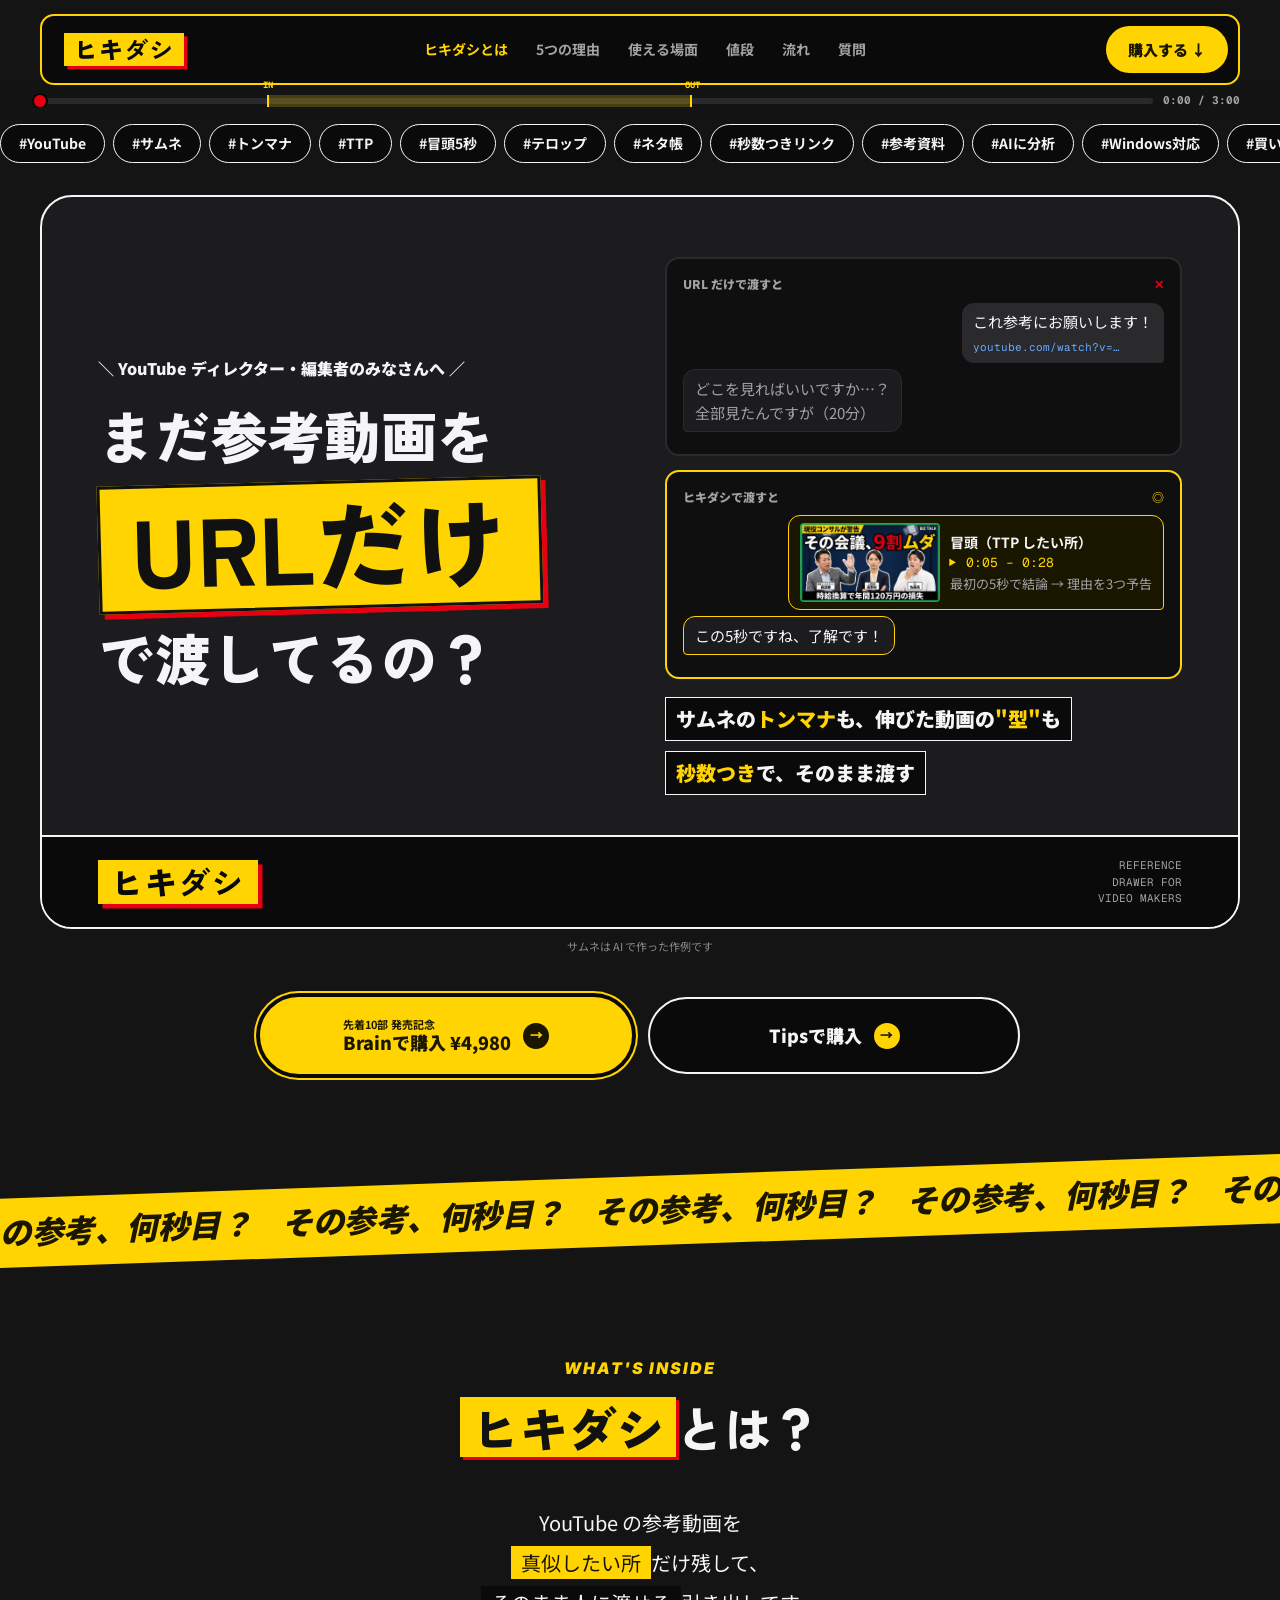
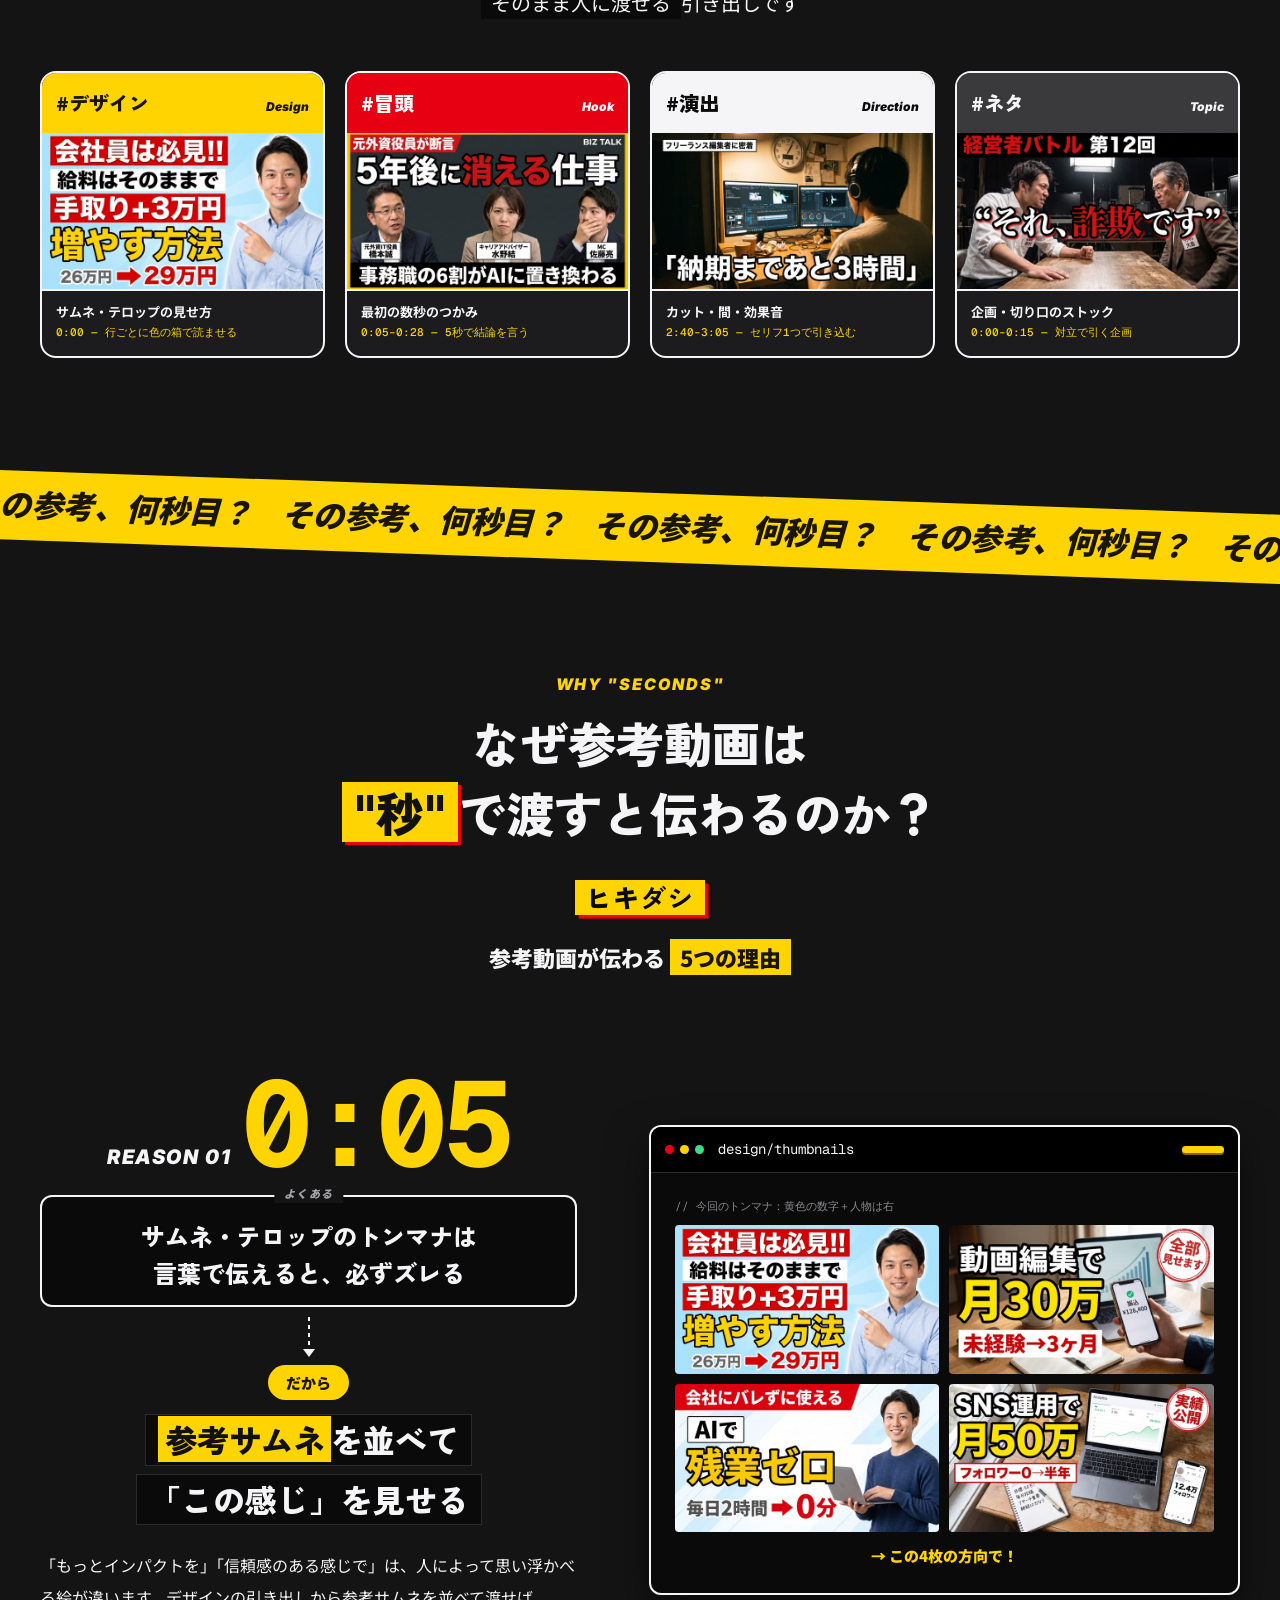
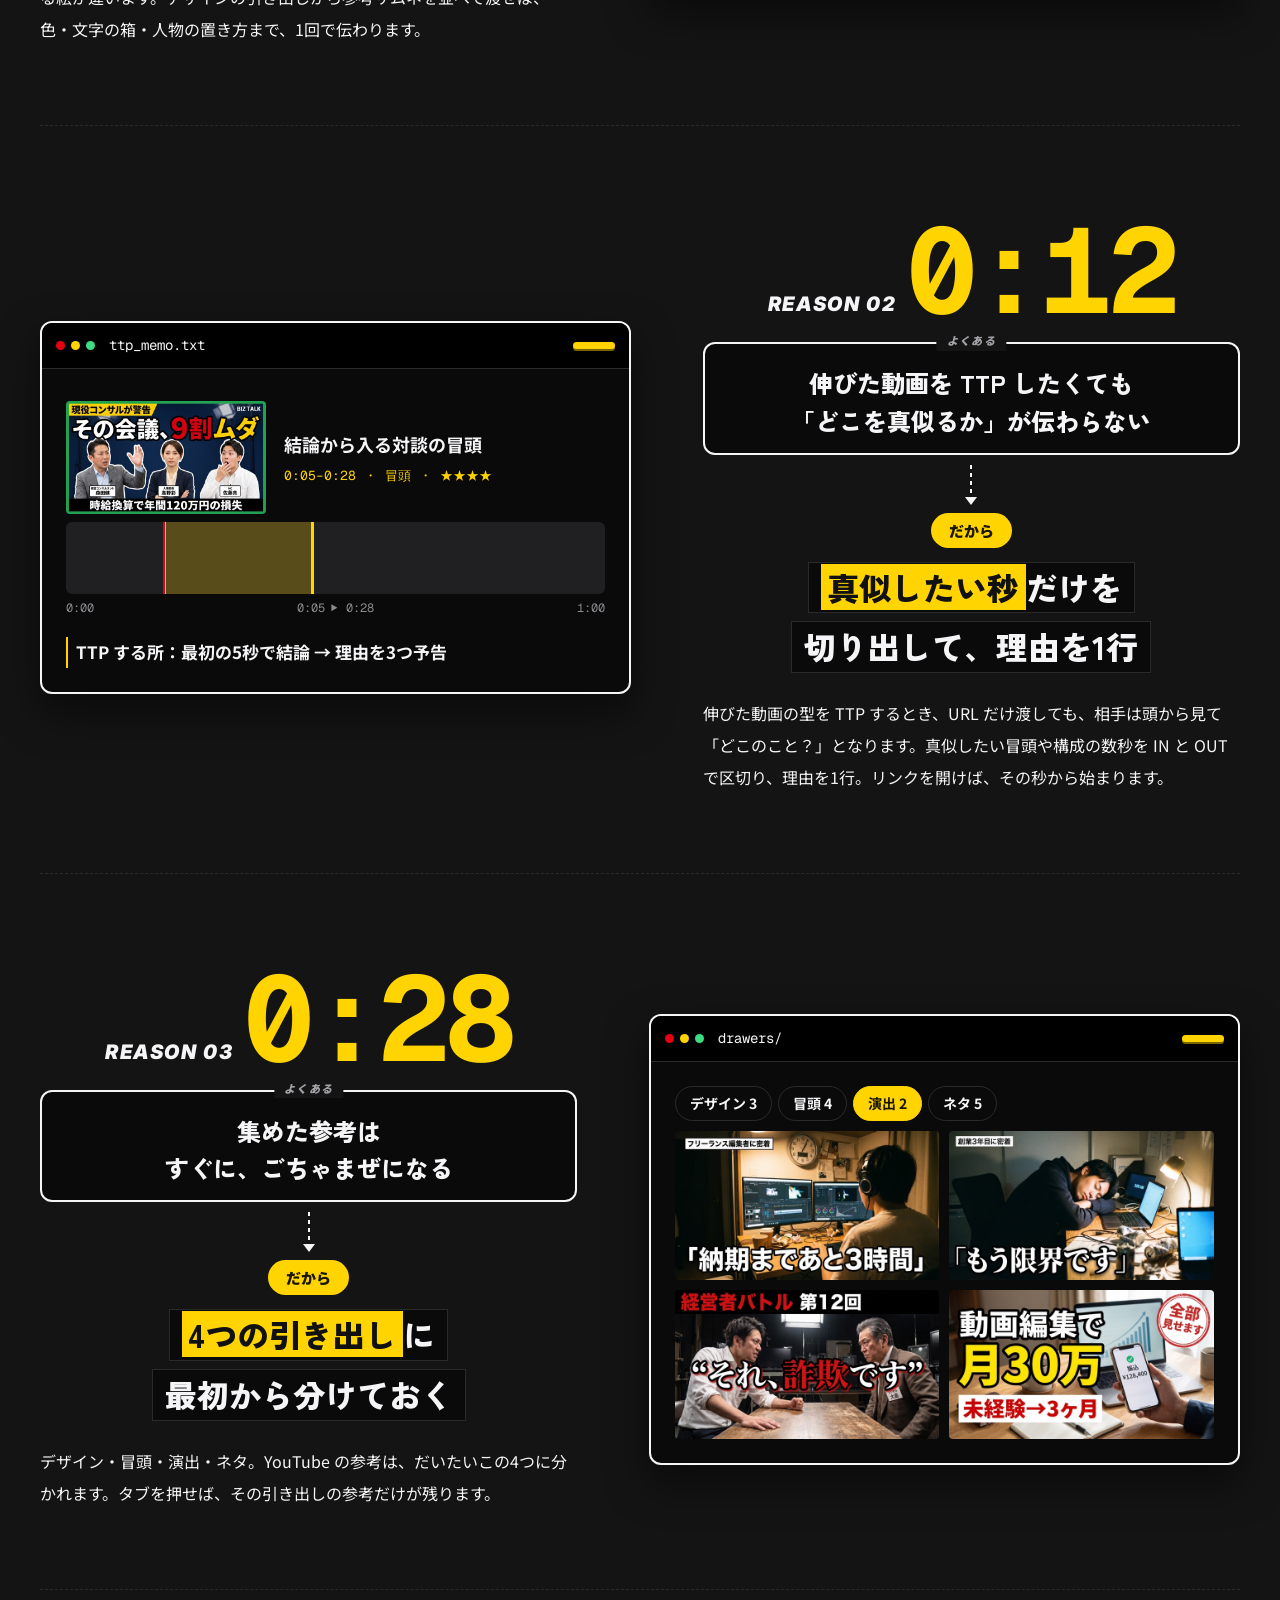
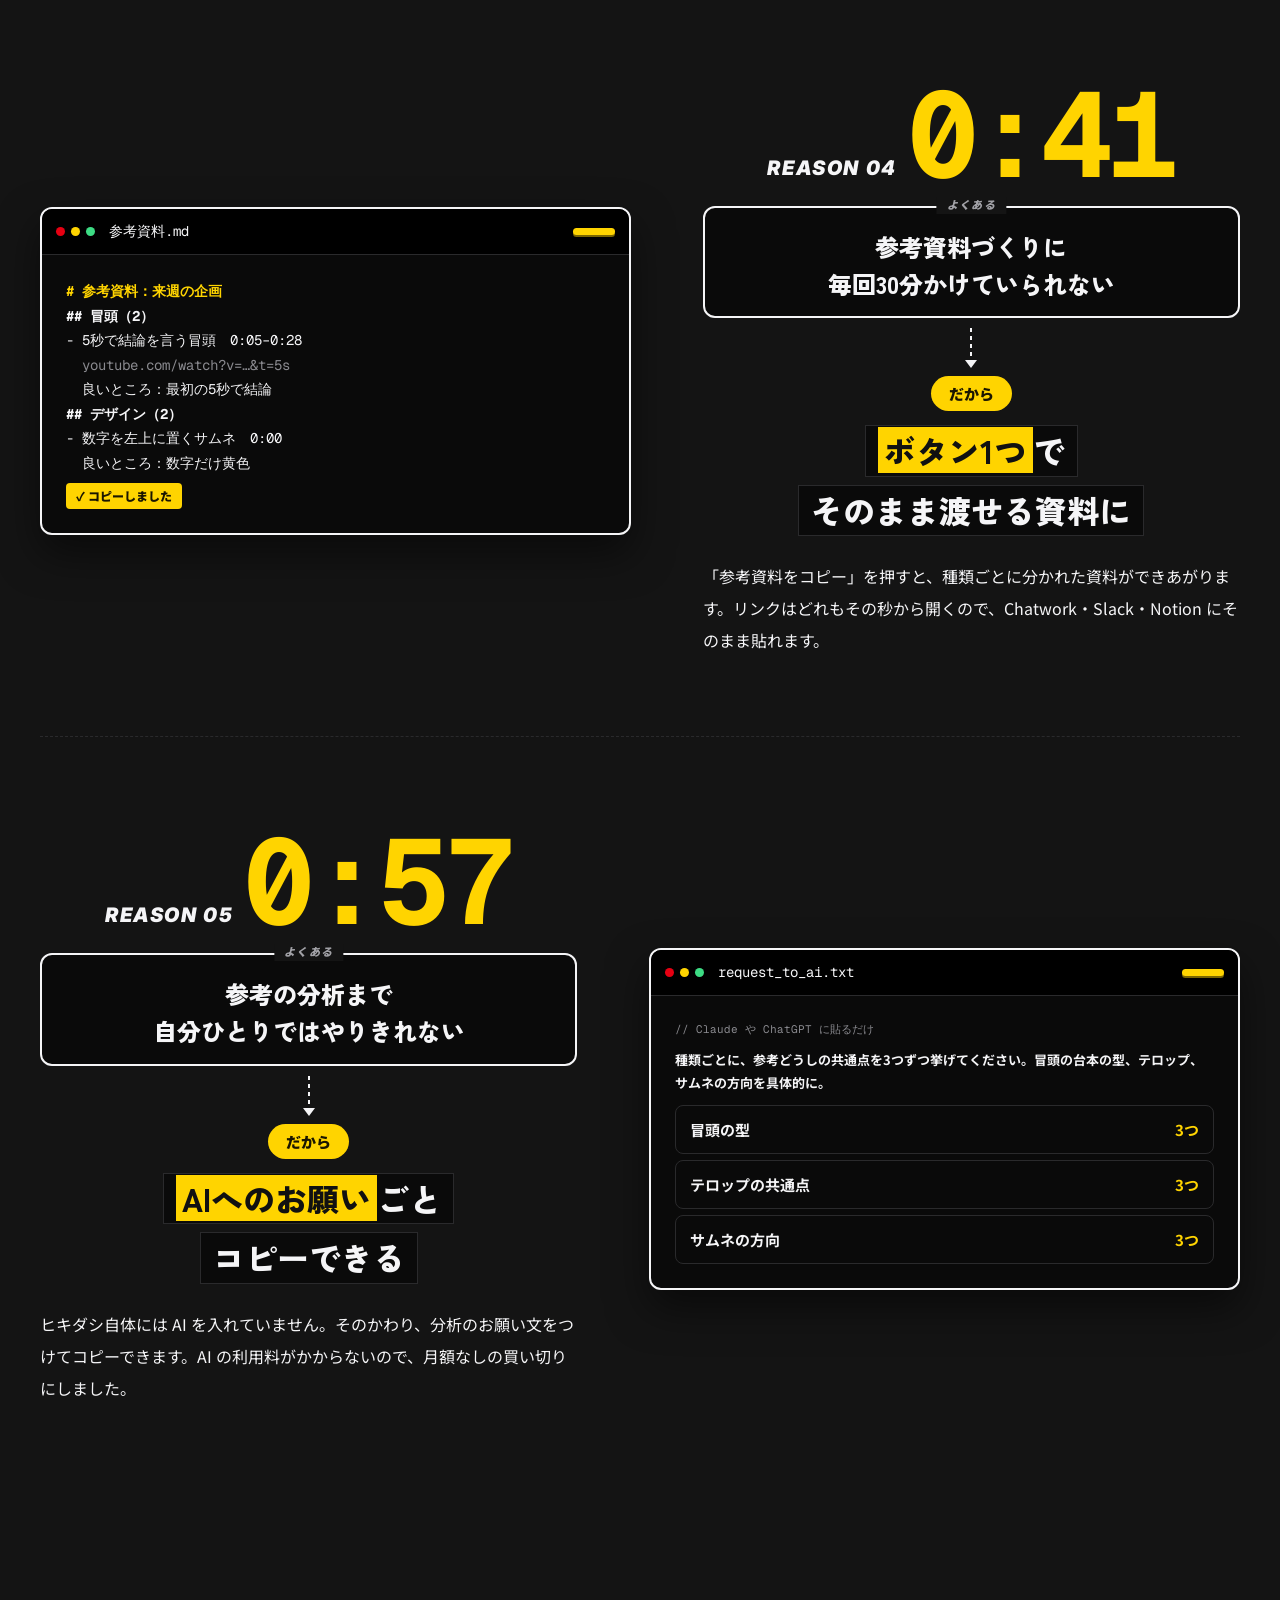
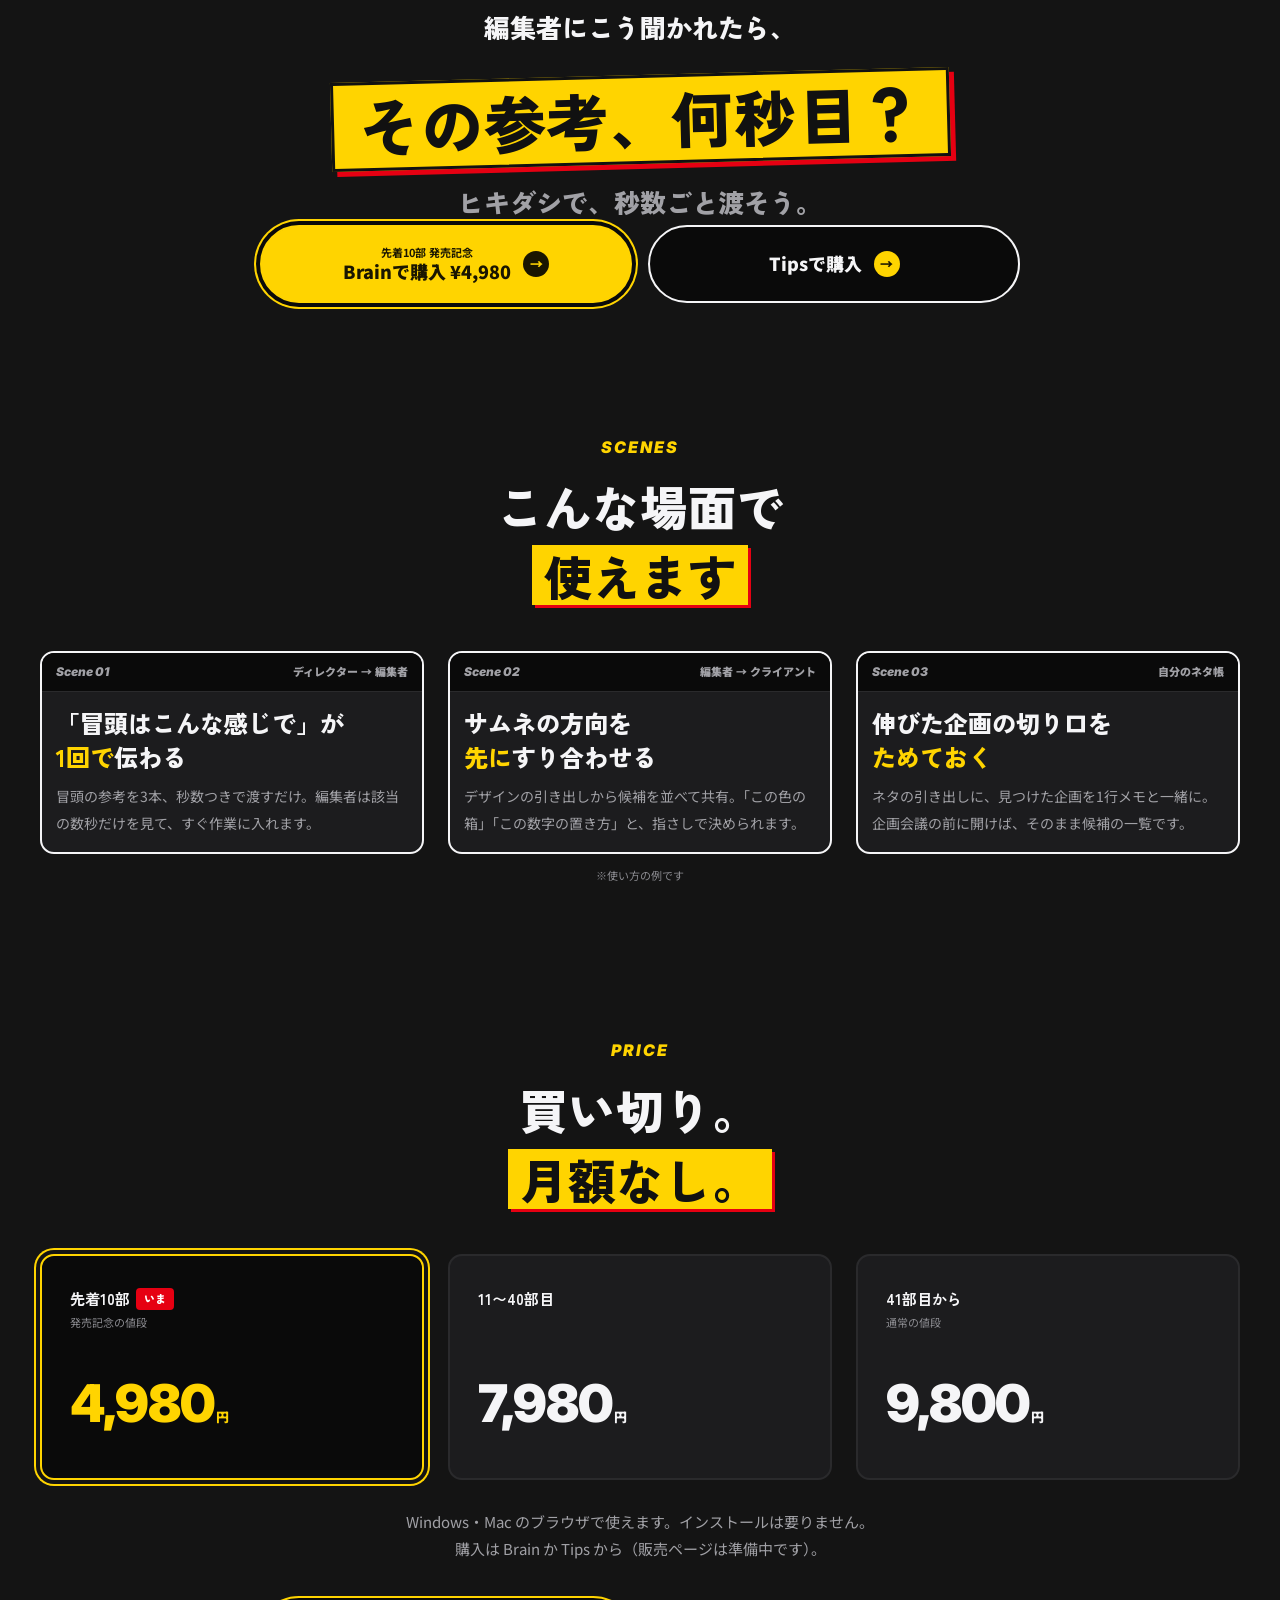
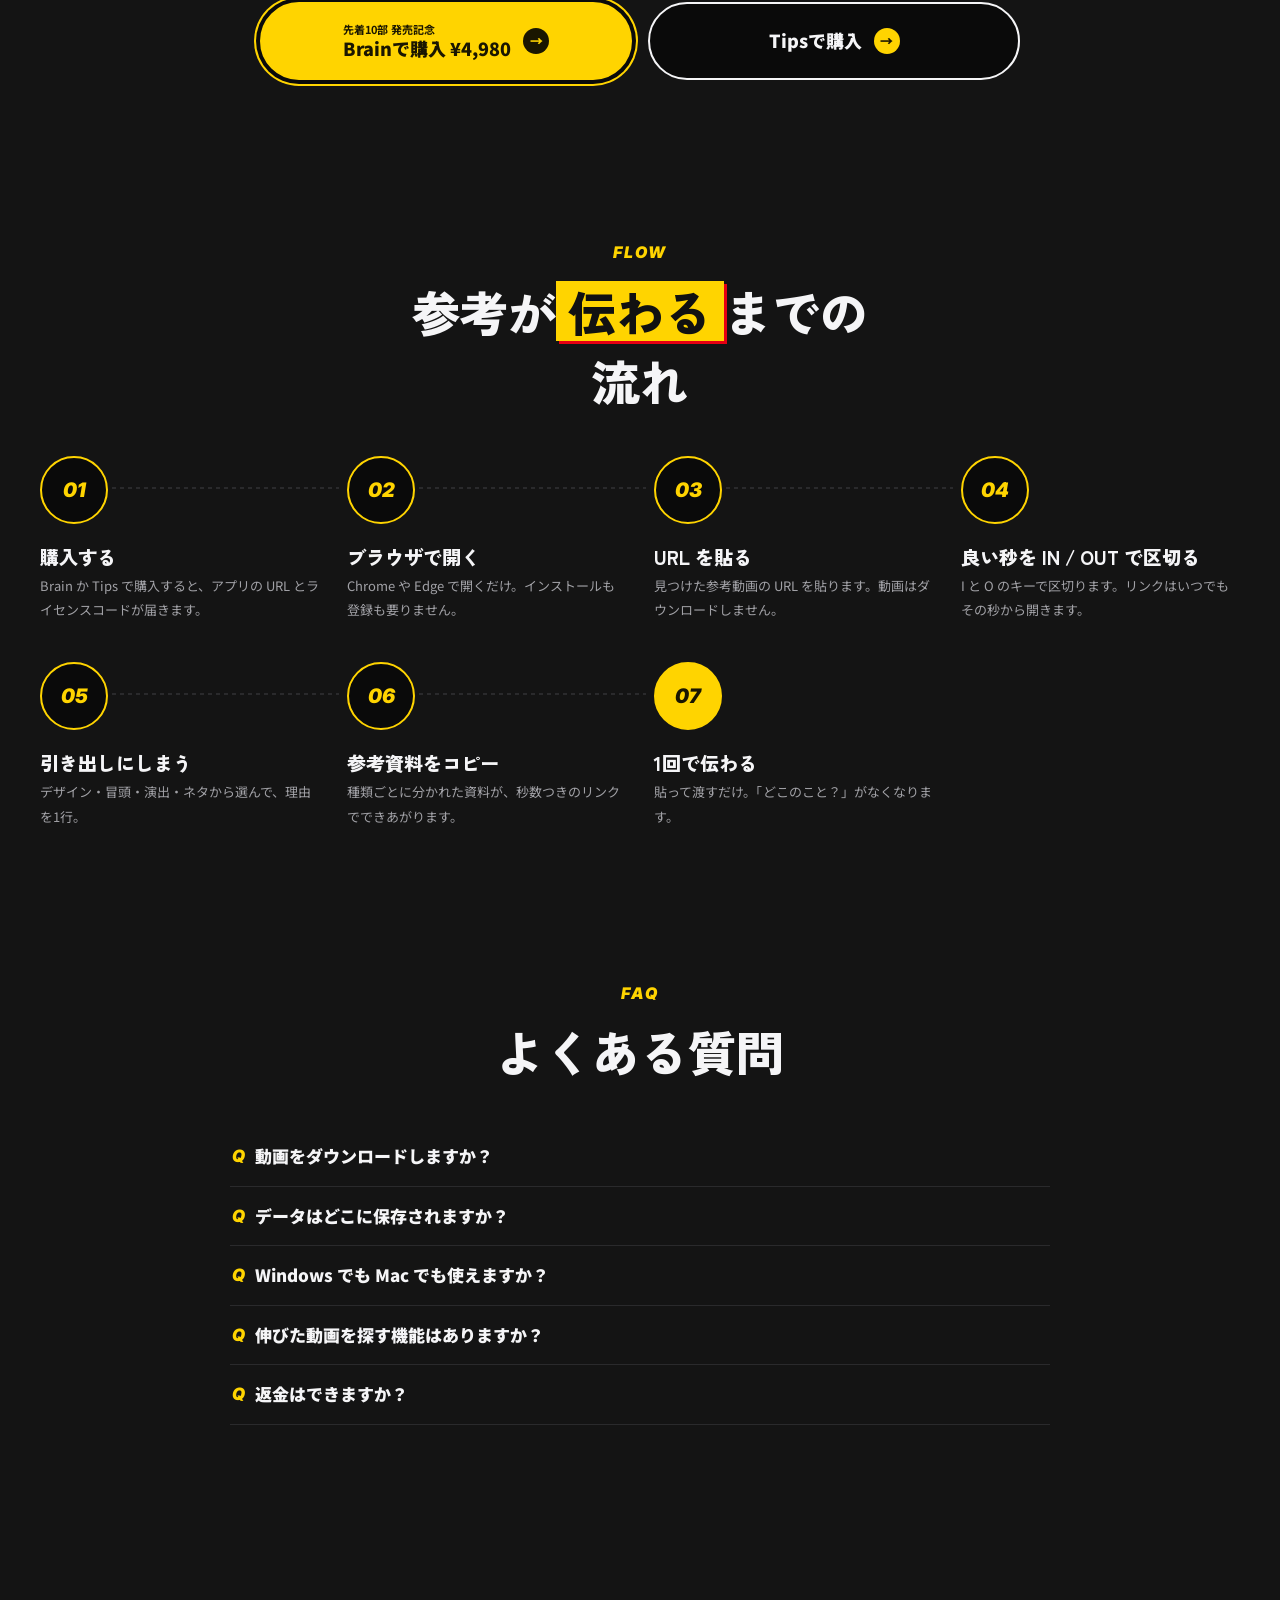
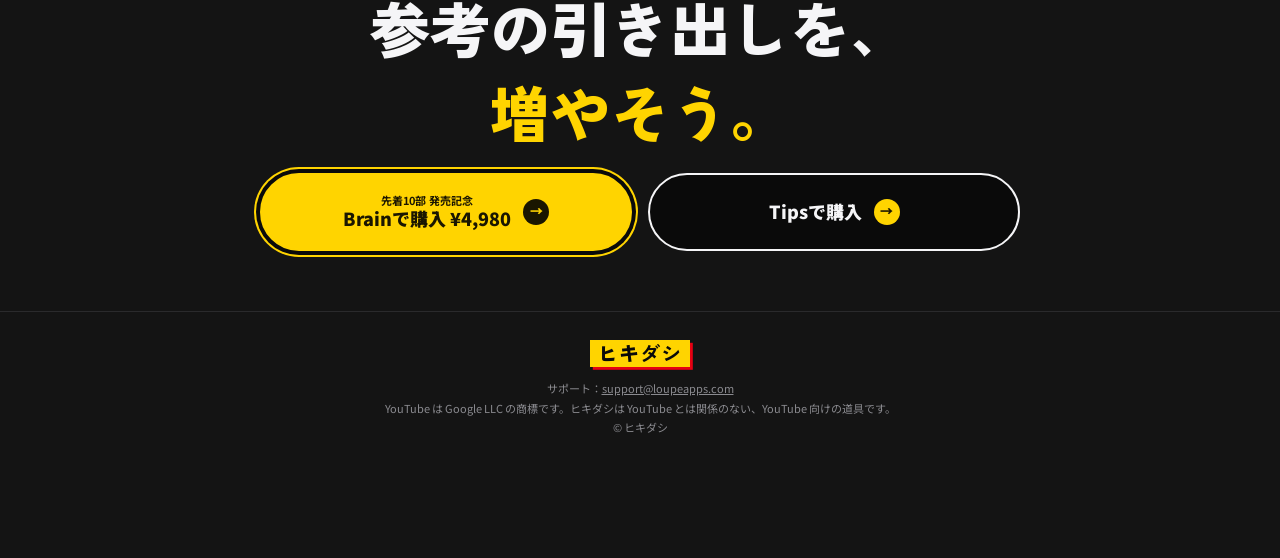
==== commit 3fa8c527: "LP: logo as telop band and ヒ favicon, same as the app" ====
--- a/index.html
+++ b/index.html
@@ -2,7 +2,8 @@
 <html lang="ja">
 <head>
 <meta charset="utf-8">
-<link rel="icon" href="assets/favicon.svg" type="image/svg+xml">
+<link rel="icon" href="assets/favicon.png" type="image/png">
+<link rel="apple-touch-icon" href="assets/favicon.png">
 <meta name="viewport" content="width=device-width,initial-scale=1">
 <meta name="robots" content="noindex">
 <title>ヒキダシ — YouTube の参考動画を、秒で渡す。</title>
@@ -37,10 +38,10 @@
 .side-r{align-items:flex-start}
 .col{background:var(--plane);background-image:var(--grid);border-left:1px solid var(--line);border-right:1px solid var(--line);min-width:0}
 
-.logo{display:inline-flex;align-items:center;gap:10px;background:var(--ink);border:2px solid var(--yellow);border-radius:14px;padding:12px 18px;font-family:var(--display);font-weight:900;font-size:28px;letter-spacing:.06em;line-height:1;box-shadow:0 0 0 4px var(--ink)}
-.logo i{display:inline-block;width:22px;height:18px;border:3px solid var(--yellow);border-radius:4px;position:relative}
-.logo i::after{content:"";position:absolute;left:50%;top:5px;width:8px;height:3px;margin-left:-4px;background:var(--yellow);border-radius:2px}
-.logo b{color:var(--yellow)}
+/* logo = telop band (same as the app, 2026-11-07): yellow band, black type, red band offset */
+.logo{display:inline-block;background:var(--yellow);color:#0A0A0A;padding:.16em .42em .2em;font-family:var(--display);font-weight:900;font-size:28px;letter-spacing:.04em;line-height:1;box-shadow:.14em .14em 0 #E60012}
+.logo i{display:none}
+.logo b{color:inherit}
 .side-catch{font-family:var(--display);font-weight:900;font-size:17px;line-height:1.6;text-align:right}
 .side-catch em{color:var(--yellow)}
 
@@ -69,9 +70,7 @@
 /* ---------- center column ---------- */
 .hdr{position:sticky;top:0;z-index:5;padding:12px 14px;background:linear-gradient(var(--plane) 70%,transparent)}
 .hdr-in{display:flex;justify-content:space-between;align-items:center;background:var(--ink);border:2px solid var(--yellow);border-radius:14px;padding:8px 8px 8px 16px}
-.hdr .logo{border:0;padding:0;font-size:20px;box-shadow:none}
-.hdr .logo i{width:18px;height:15px;border-width:2.5px}
-.hdr .logo i::after{top:4px}
+.hdr .logo{font-size:20px}
 .hdr a.buy{background:var(--yellow);color:var(--yellow-ink);font-weight:900;font-size:13px;text-decoration:none;border-radius:999px;padding:7px 16px}
 
 .marquee{overflow:hidden;padding:6px 0 14px}
@@ -119,7 +118,7 @@
 .fv-tags span{width:max-content;background:var(--ink);padding:3px 10px;border:1.5px solid var(--text)}
 .fv-tags em{color:var(--yellow)}
 .fv-foot{display:flex;justify-content:space-between;align-items:center;background:var(--ink);margin:0 -18px;padding:14px 18px;border-top:2px solid var(--text)}
-.fv-foot .logo{border:0;padding:0;font-size:26px;box-shadow:none}
+.fv-foot .logo{font-size:26px}
 .fv-foot small{font-family:var(--mono);font-size:9px;line-height:1.5;text-align:right;color:var(--text-2)}
 .cta{display:grid;gap:16px;padding:28px 14px 8px}
 
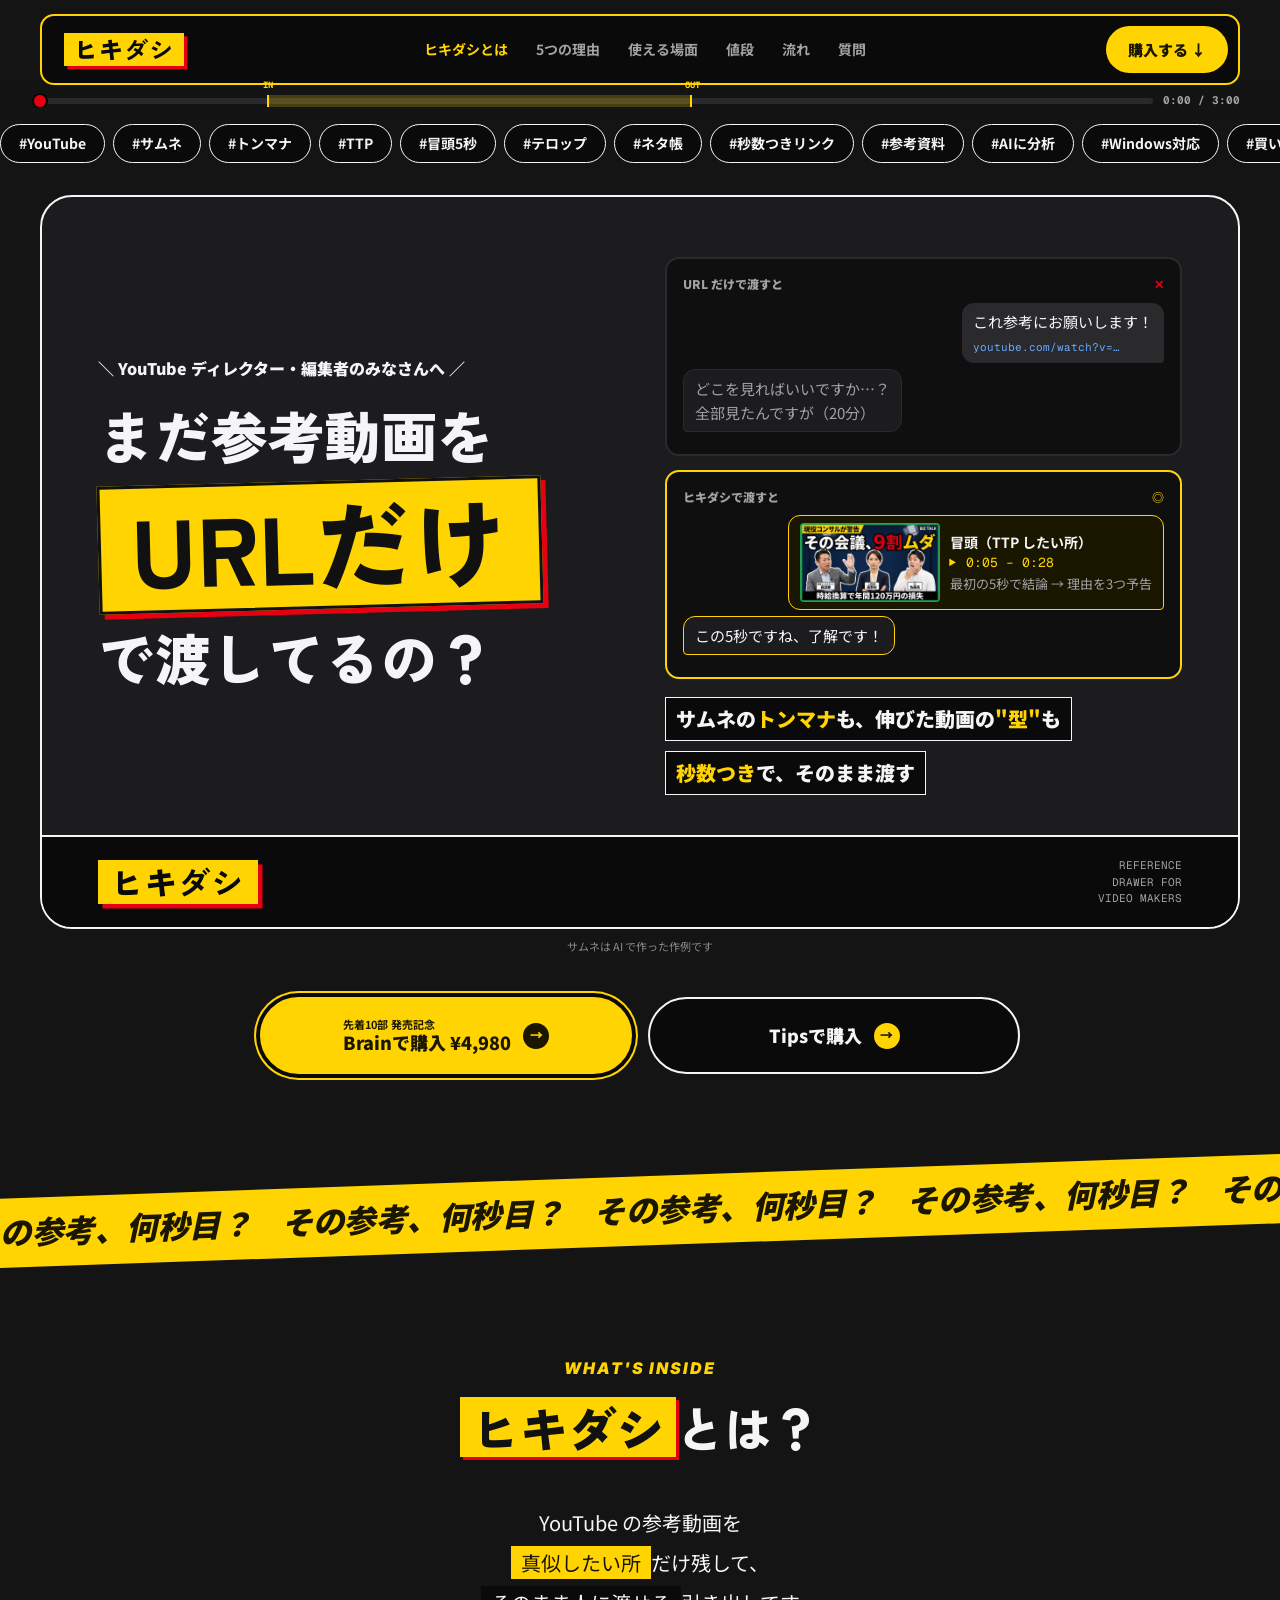
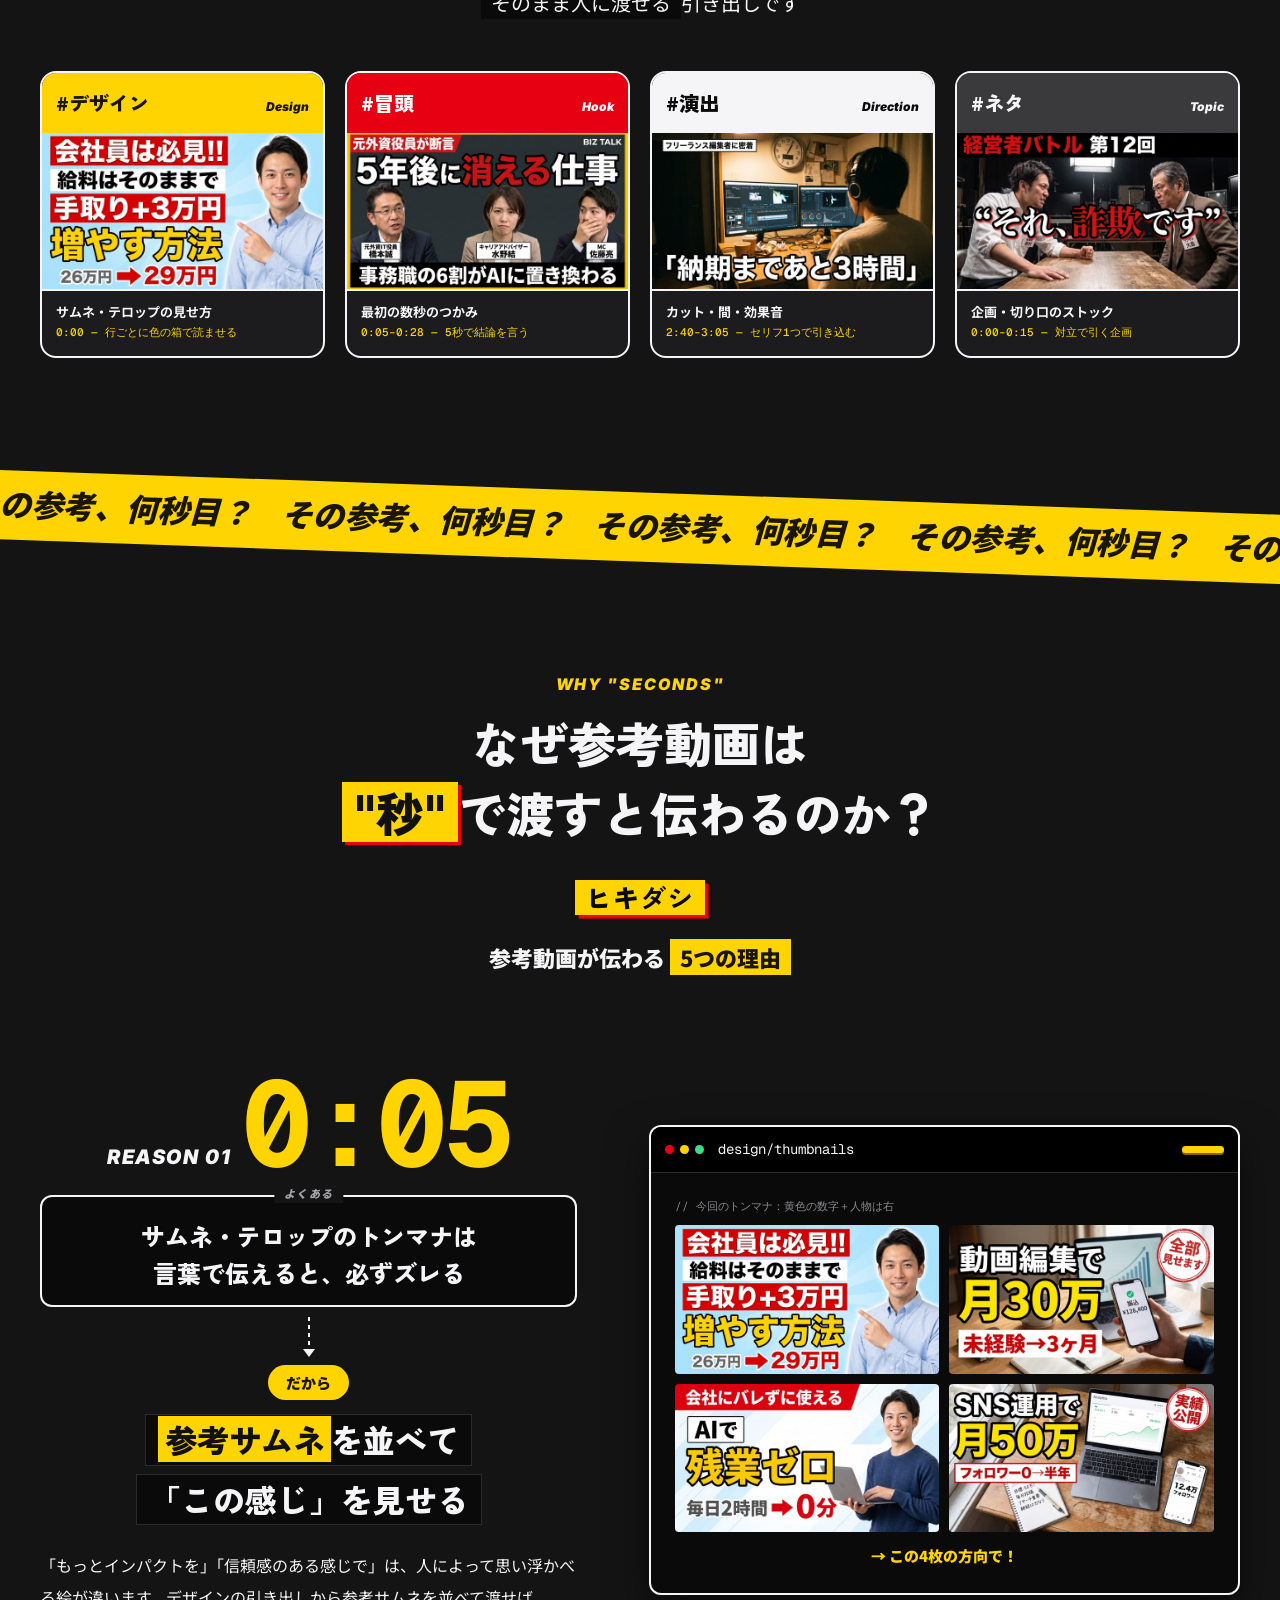
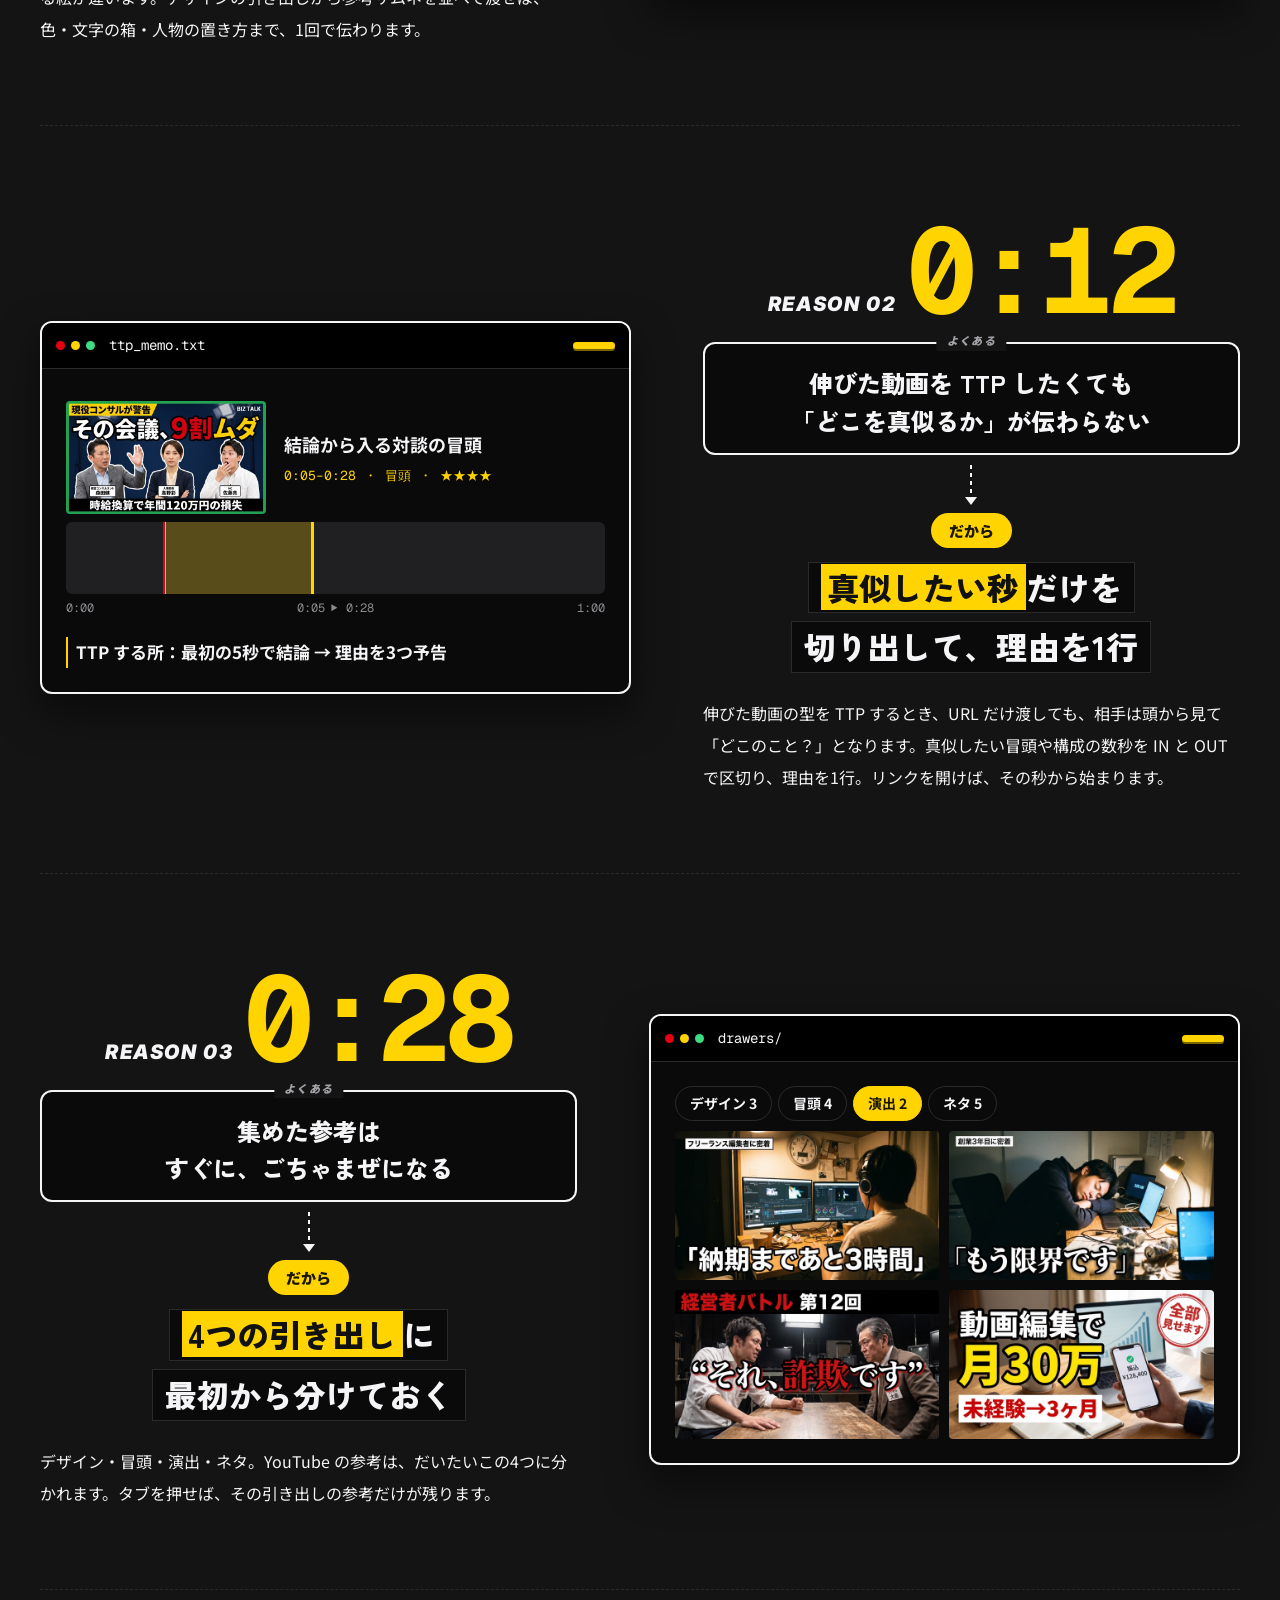
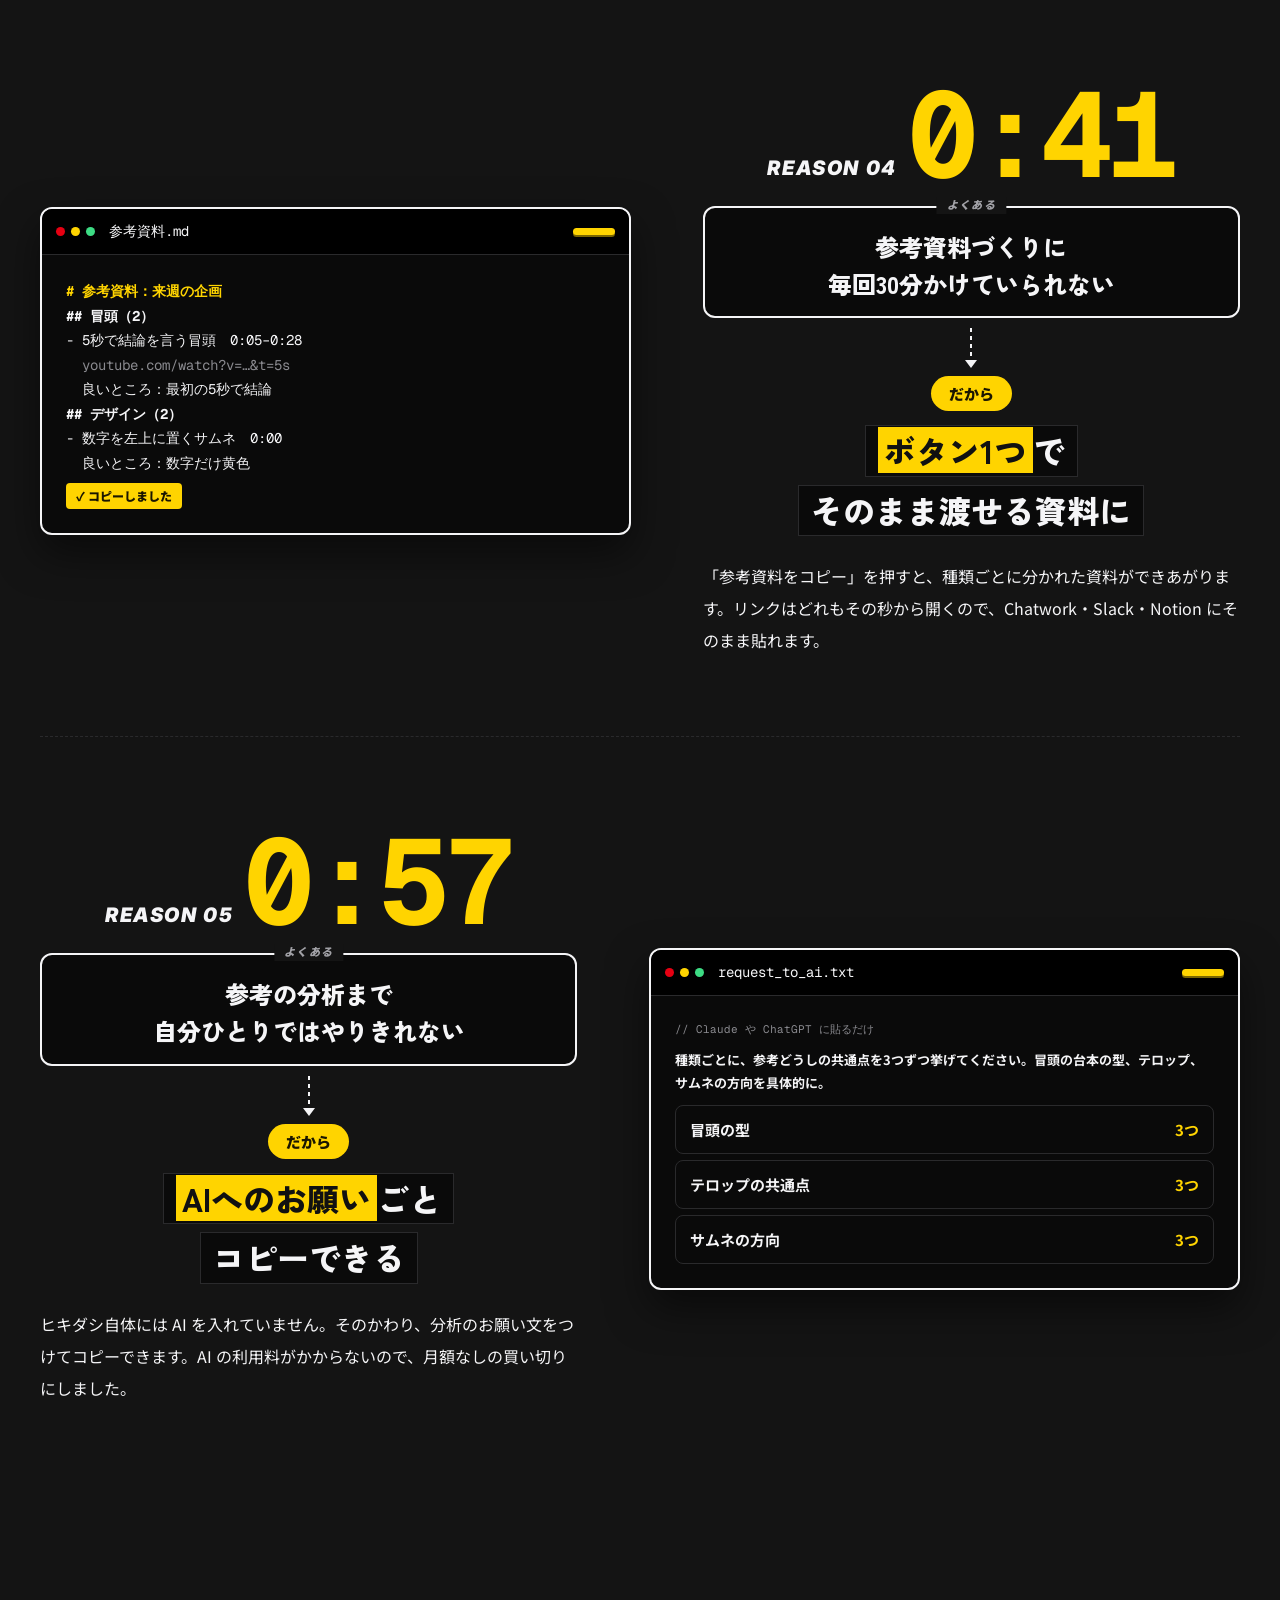
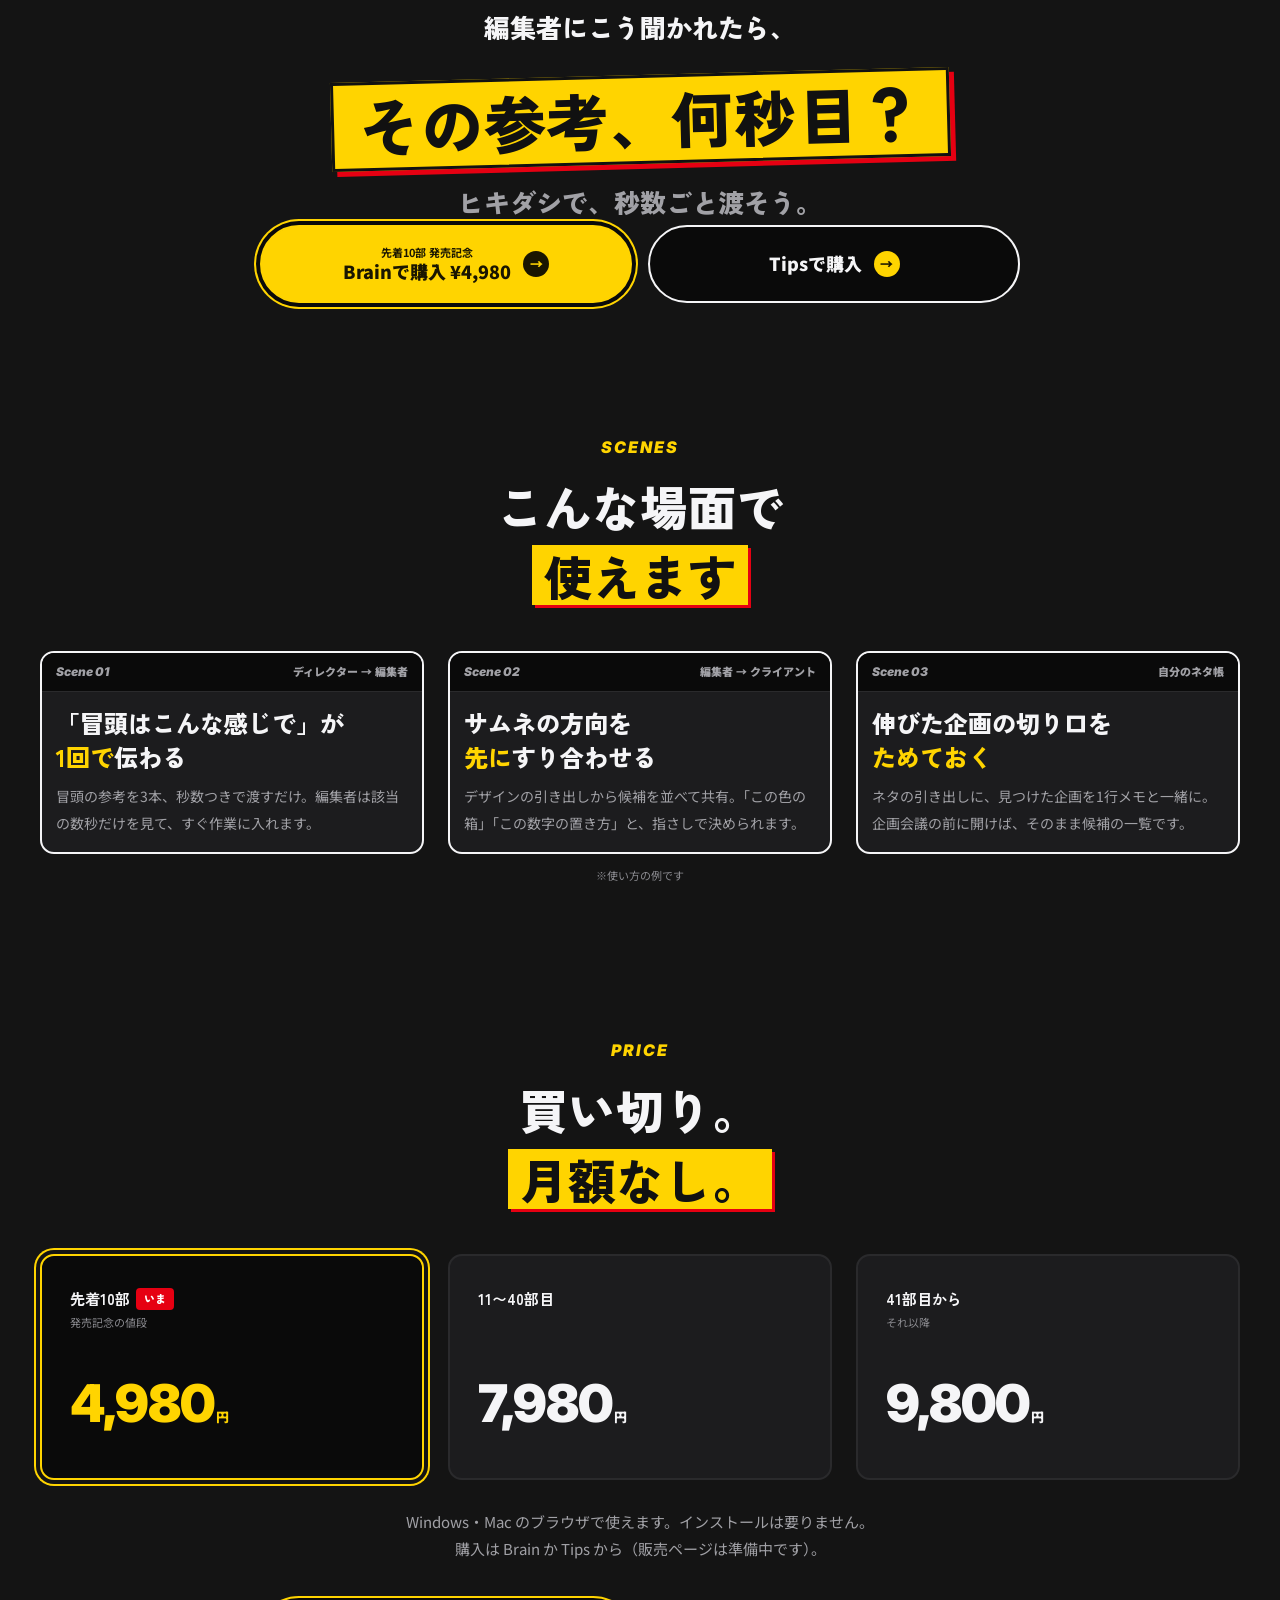
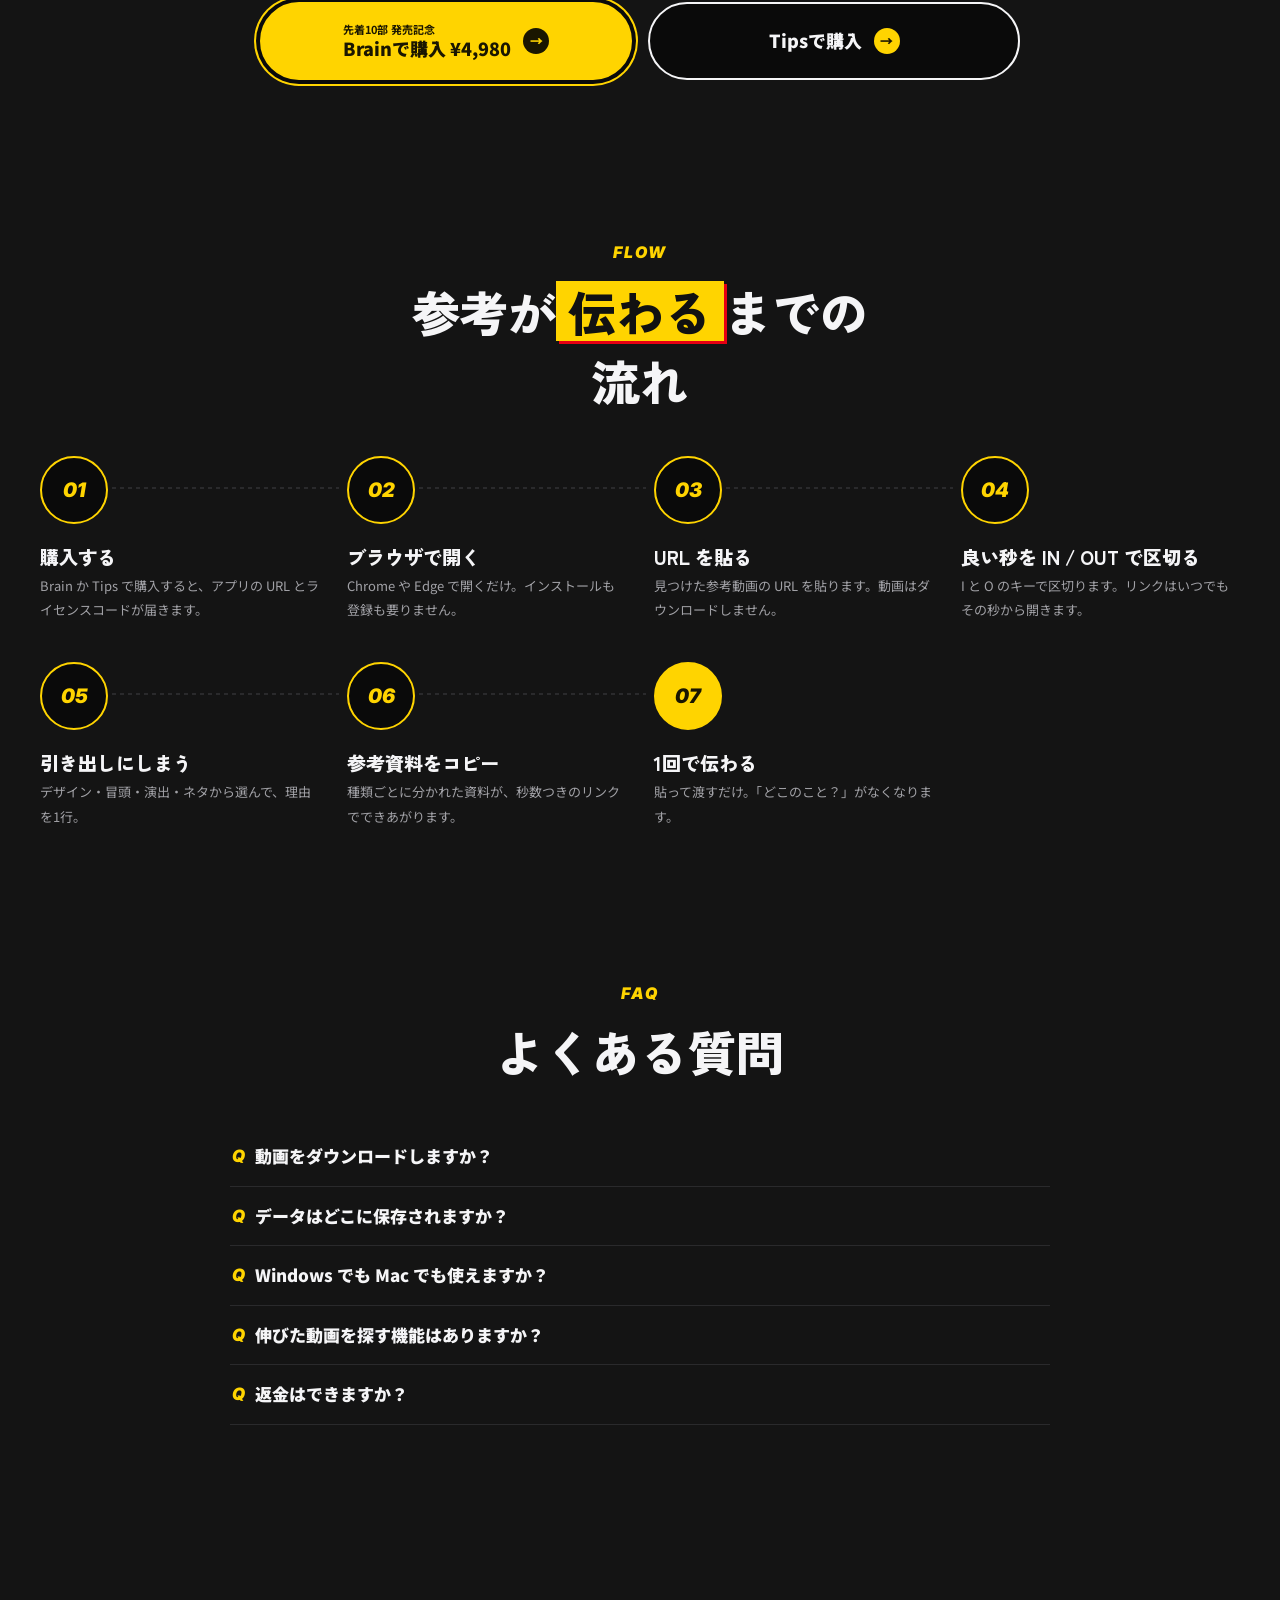
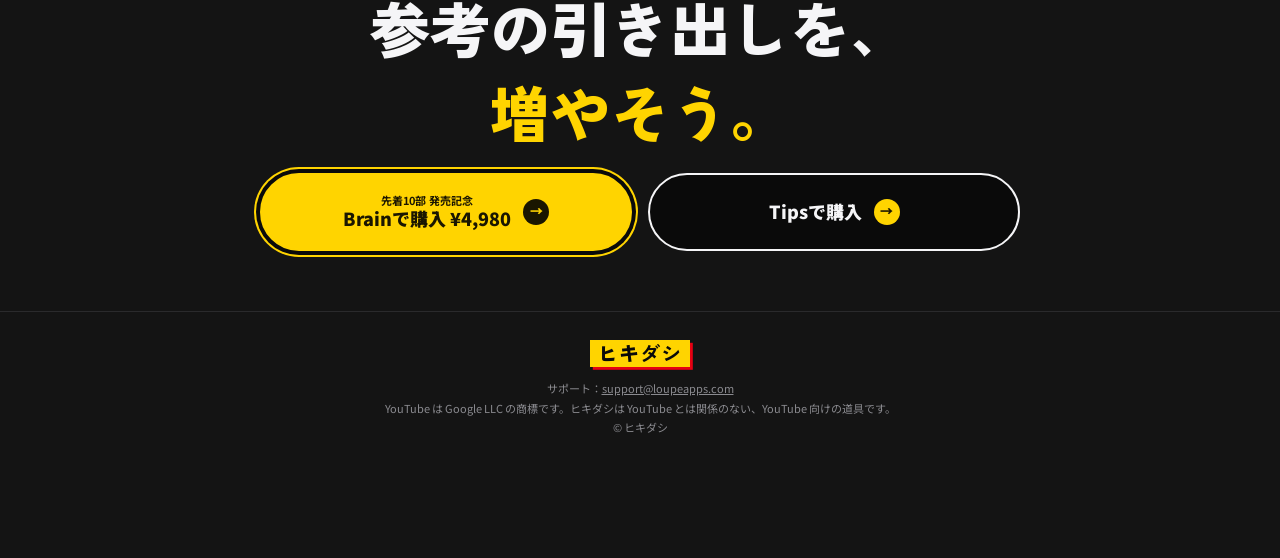
==== commit 12609ef3: "値段の段：まだ売っていない 9,800 円を「通常の値段」と呼ばない（二重価格のおそれ） Co-Authored-By: Claude Opus 5.5 <noreply@anthropic.com>" ====
--- a/index.html
+++ b/index.html
@@ -595,7 +595,7 @@
       <div class="tiers">
         <div class="tier now rv"><div><b>先着10部<span class="badge">いま</span></b><small>発売記念の値段</small></div><div class="yen">4,980<span>円</span></div></div>
         <div class="tier rv"><div><b>11〜40部目</b></div><div class="yen">7,980<span>円</span></div></div>
-        <div class="tier rv"><div><b>41部目から</b><small>通常の値段</small></div><div class="yen">9,800<span>円</span></div></div>
+        <div class="tier rv"><div><b>41部目から</b><small>それ以降</small></div><div class="yen">9,800<span>円</span></div></div>
       </div>
       <p class="price-note">Windows・Mac のブラウザで使えます。インストールは要りません。<br>購入は Brain か Tips から（販売ページは準備中です）。</p>
       <div class="cta">
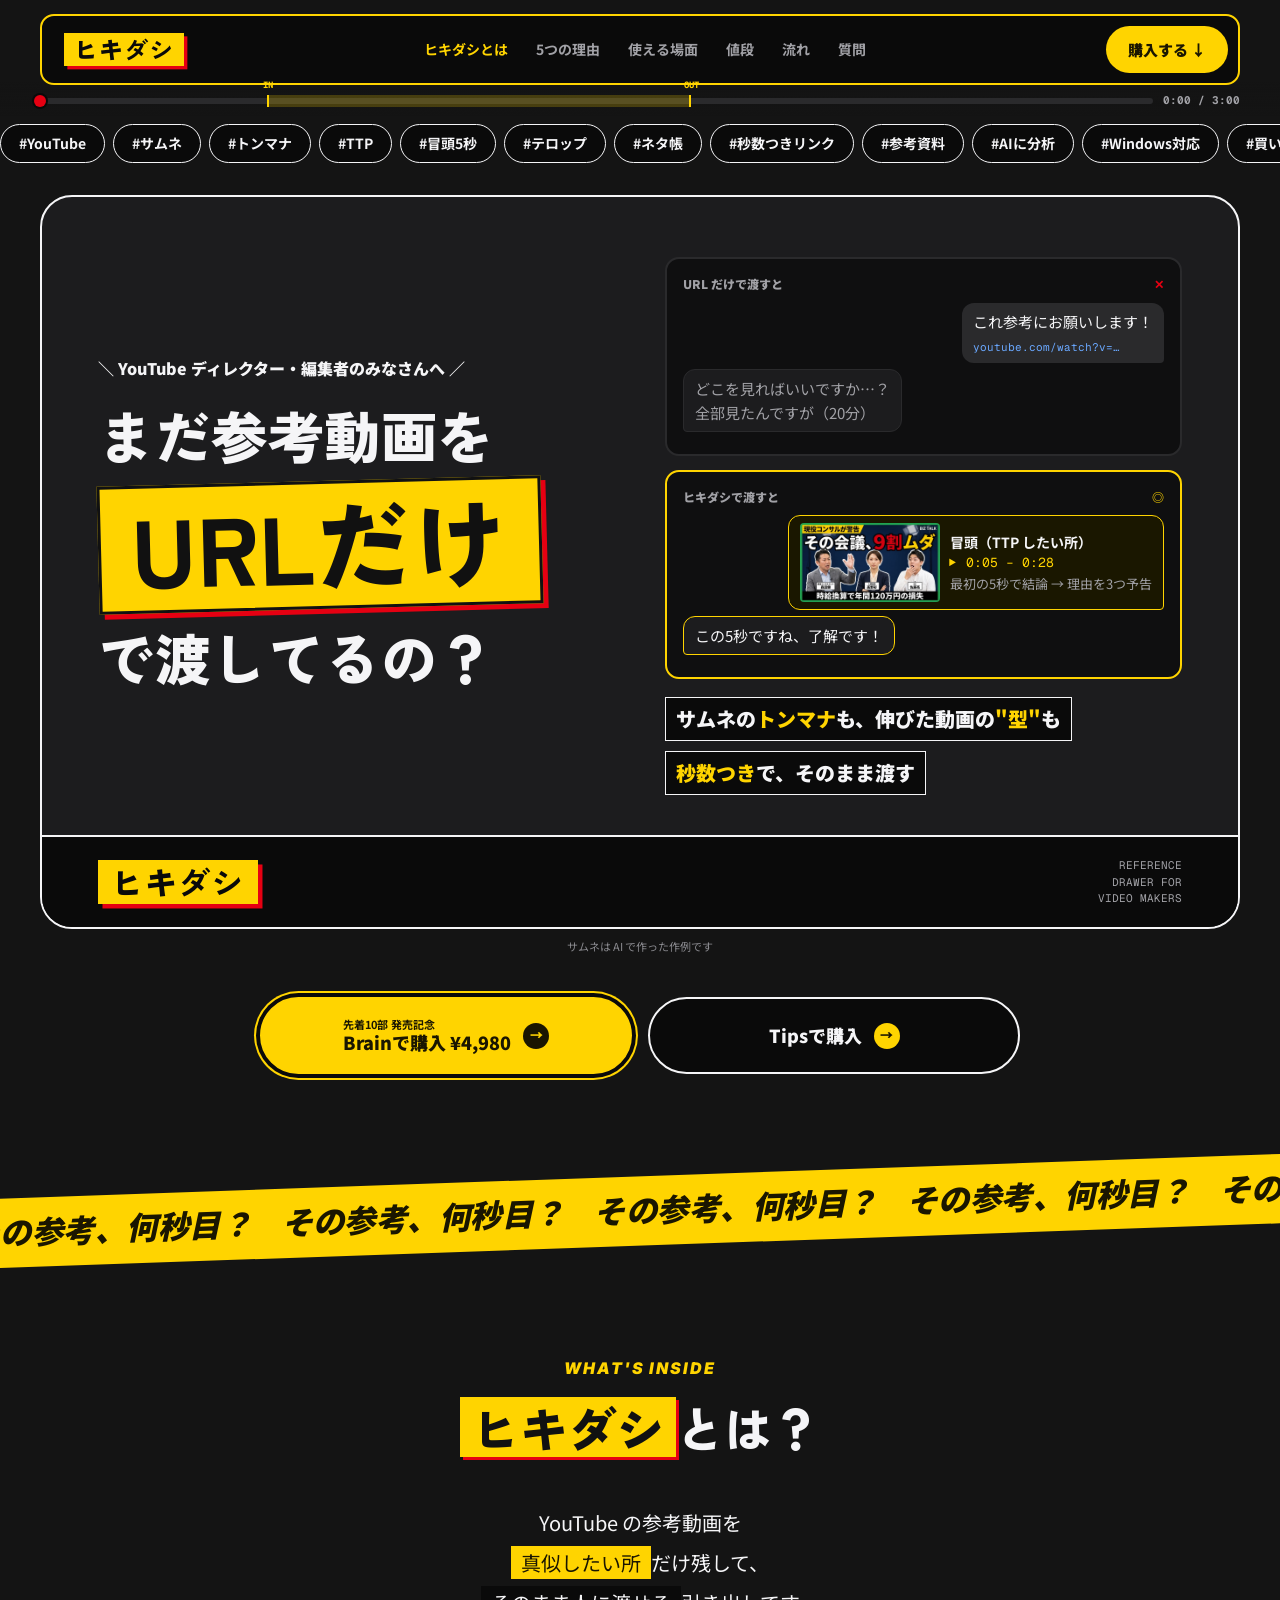
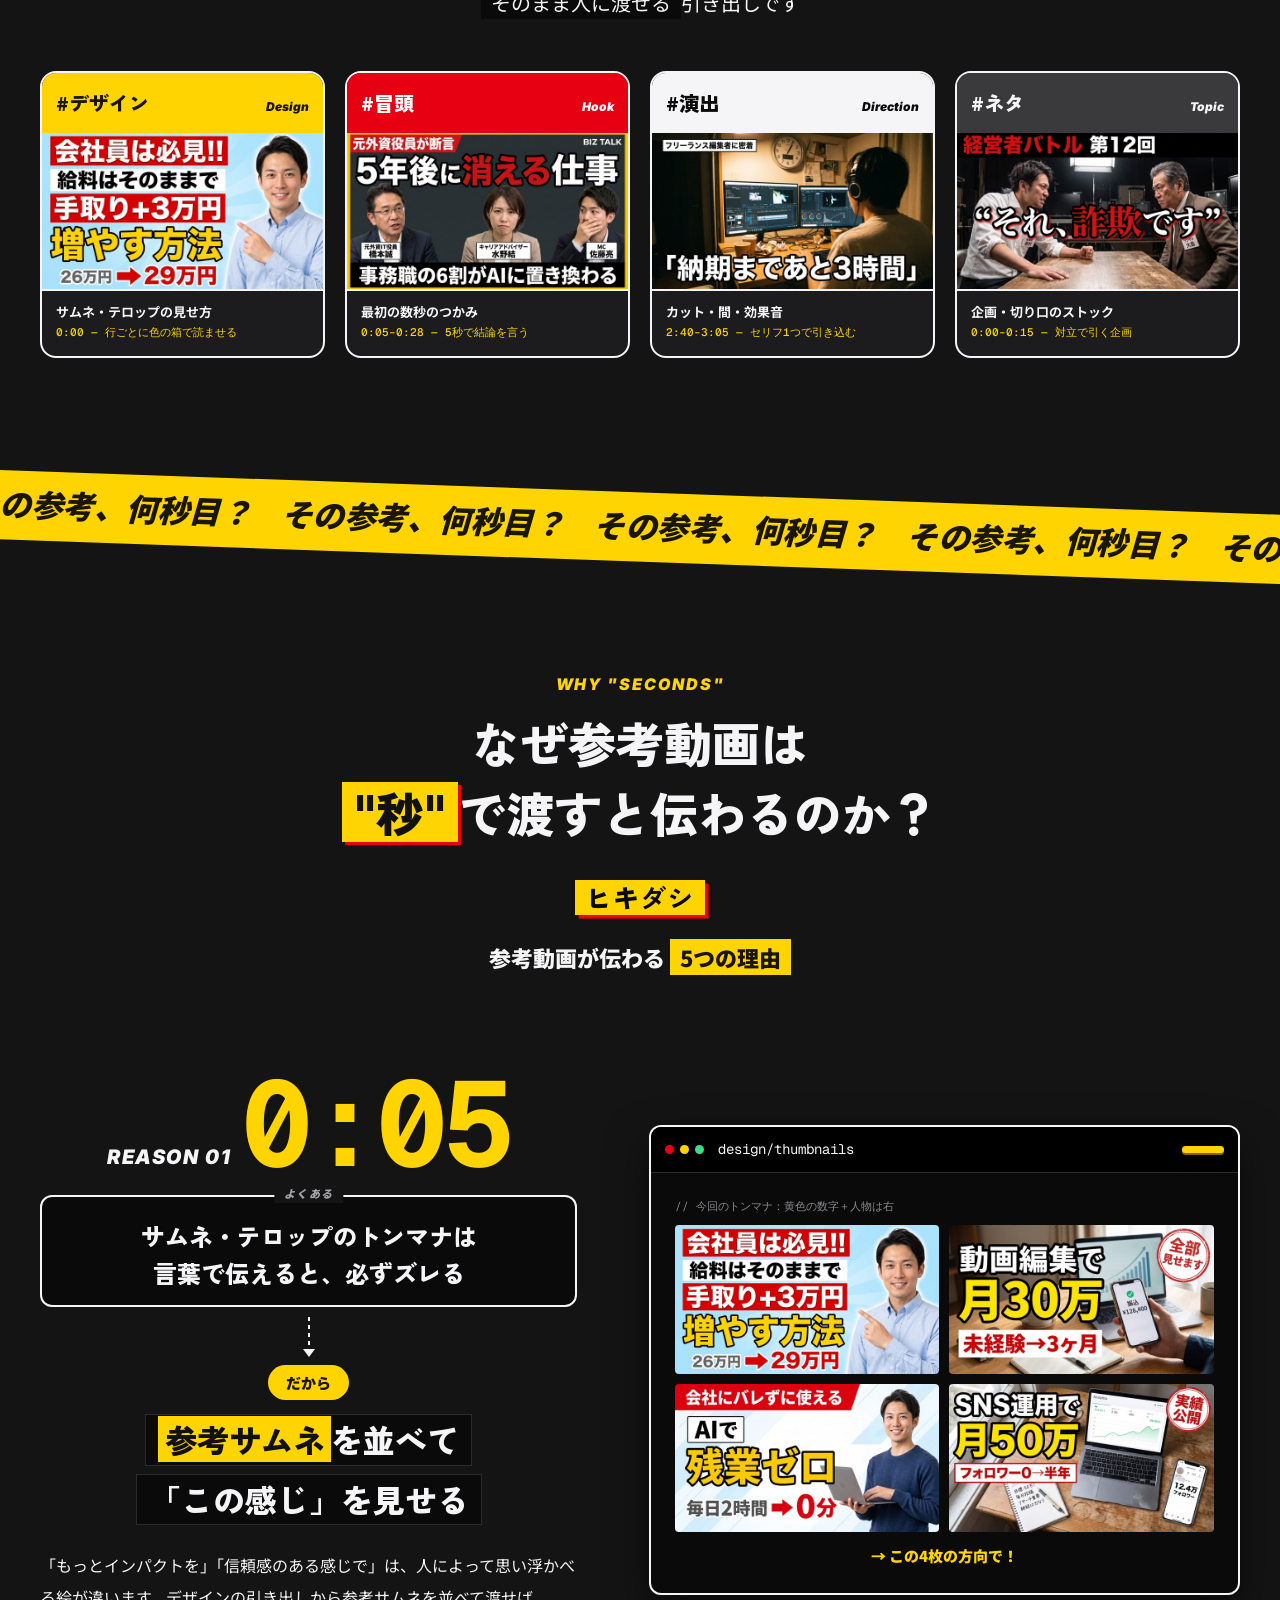
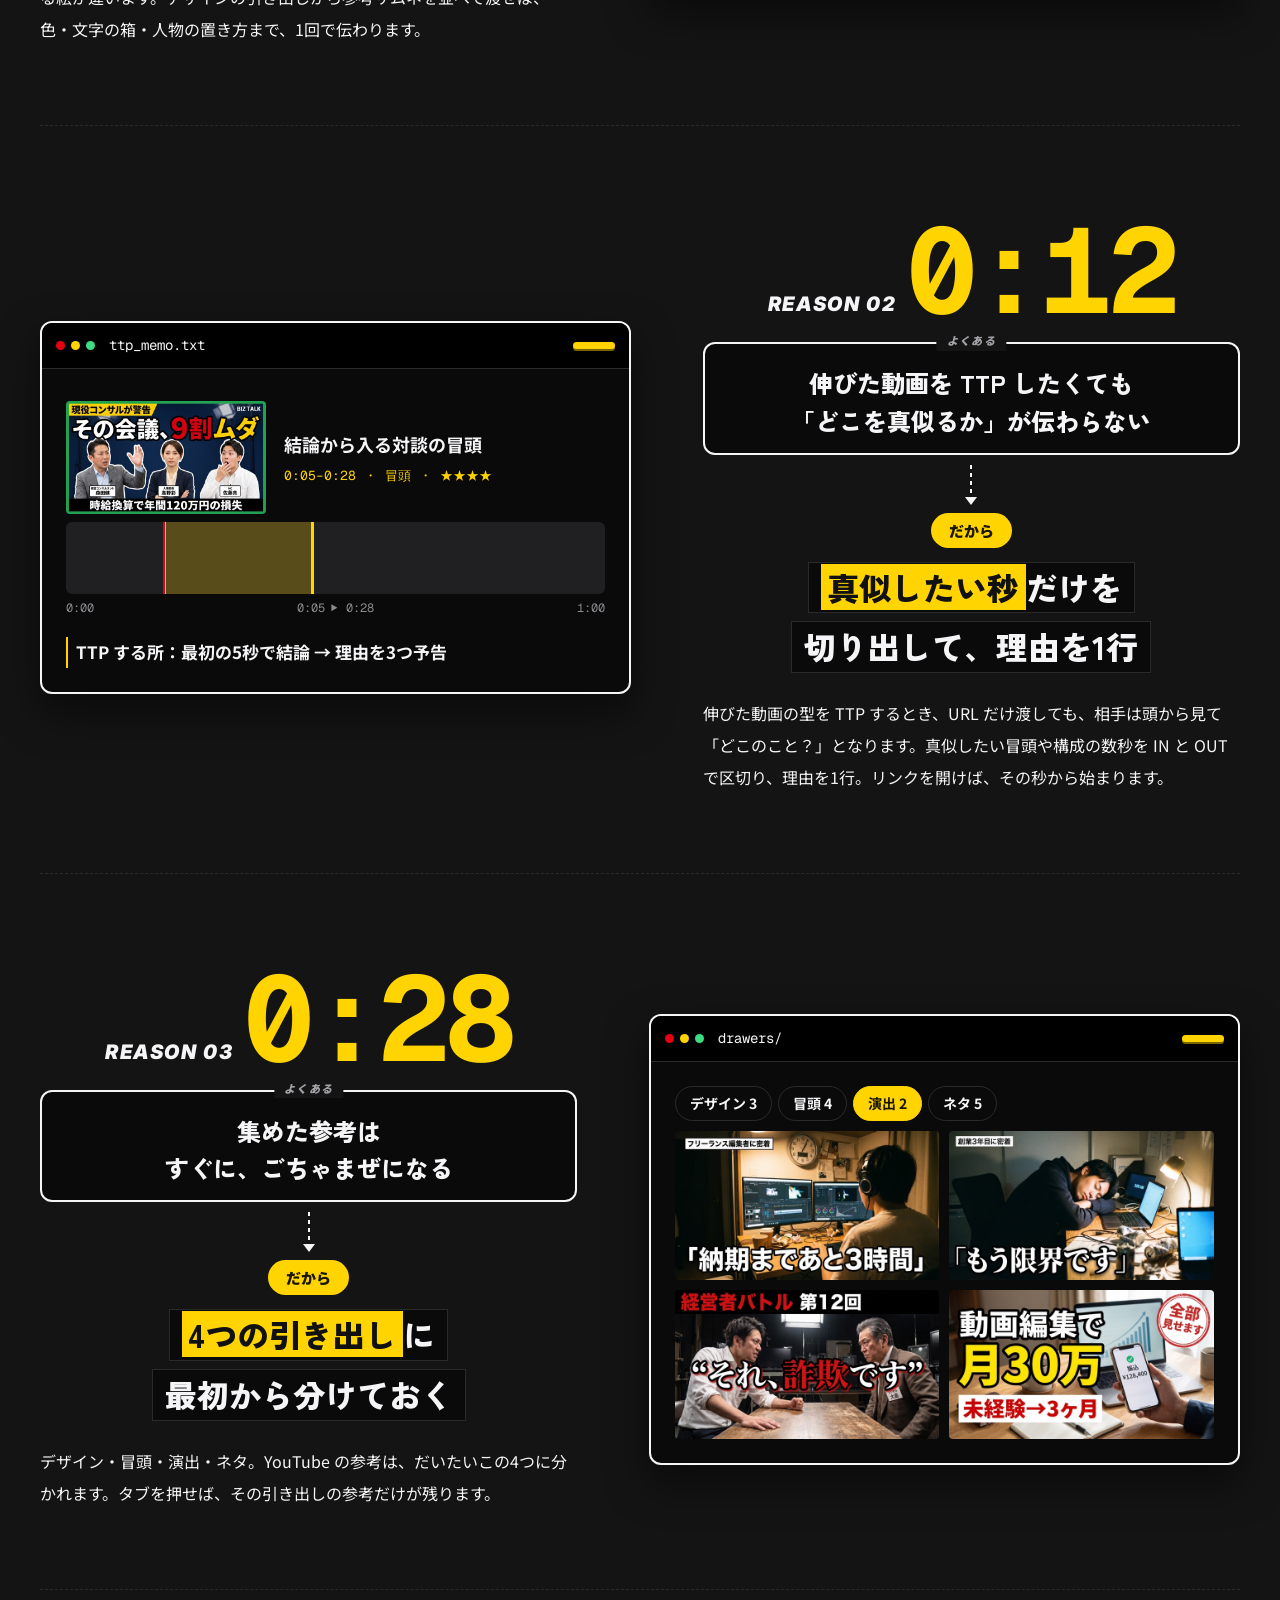
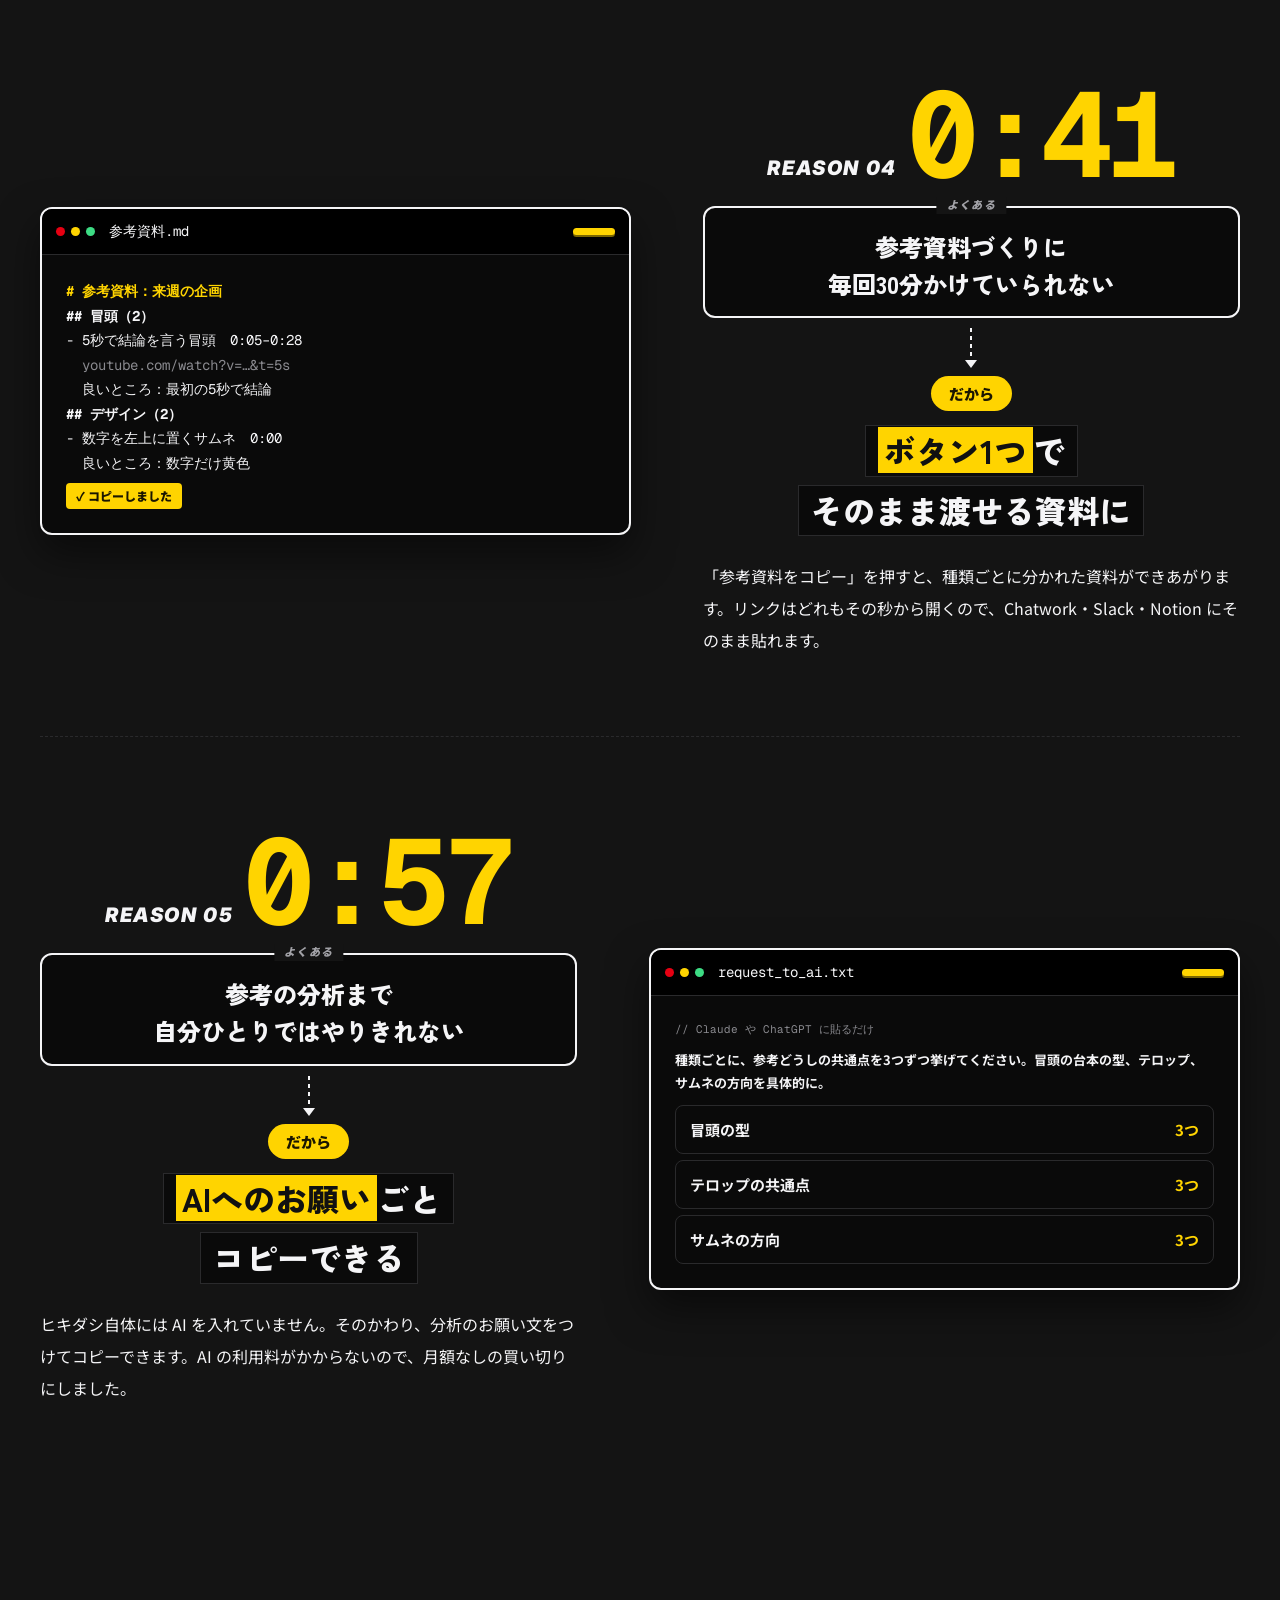
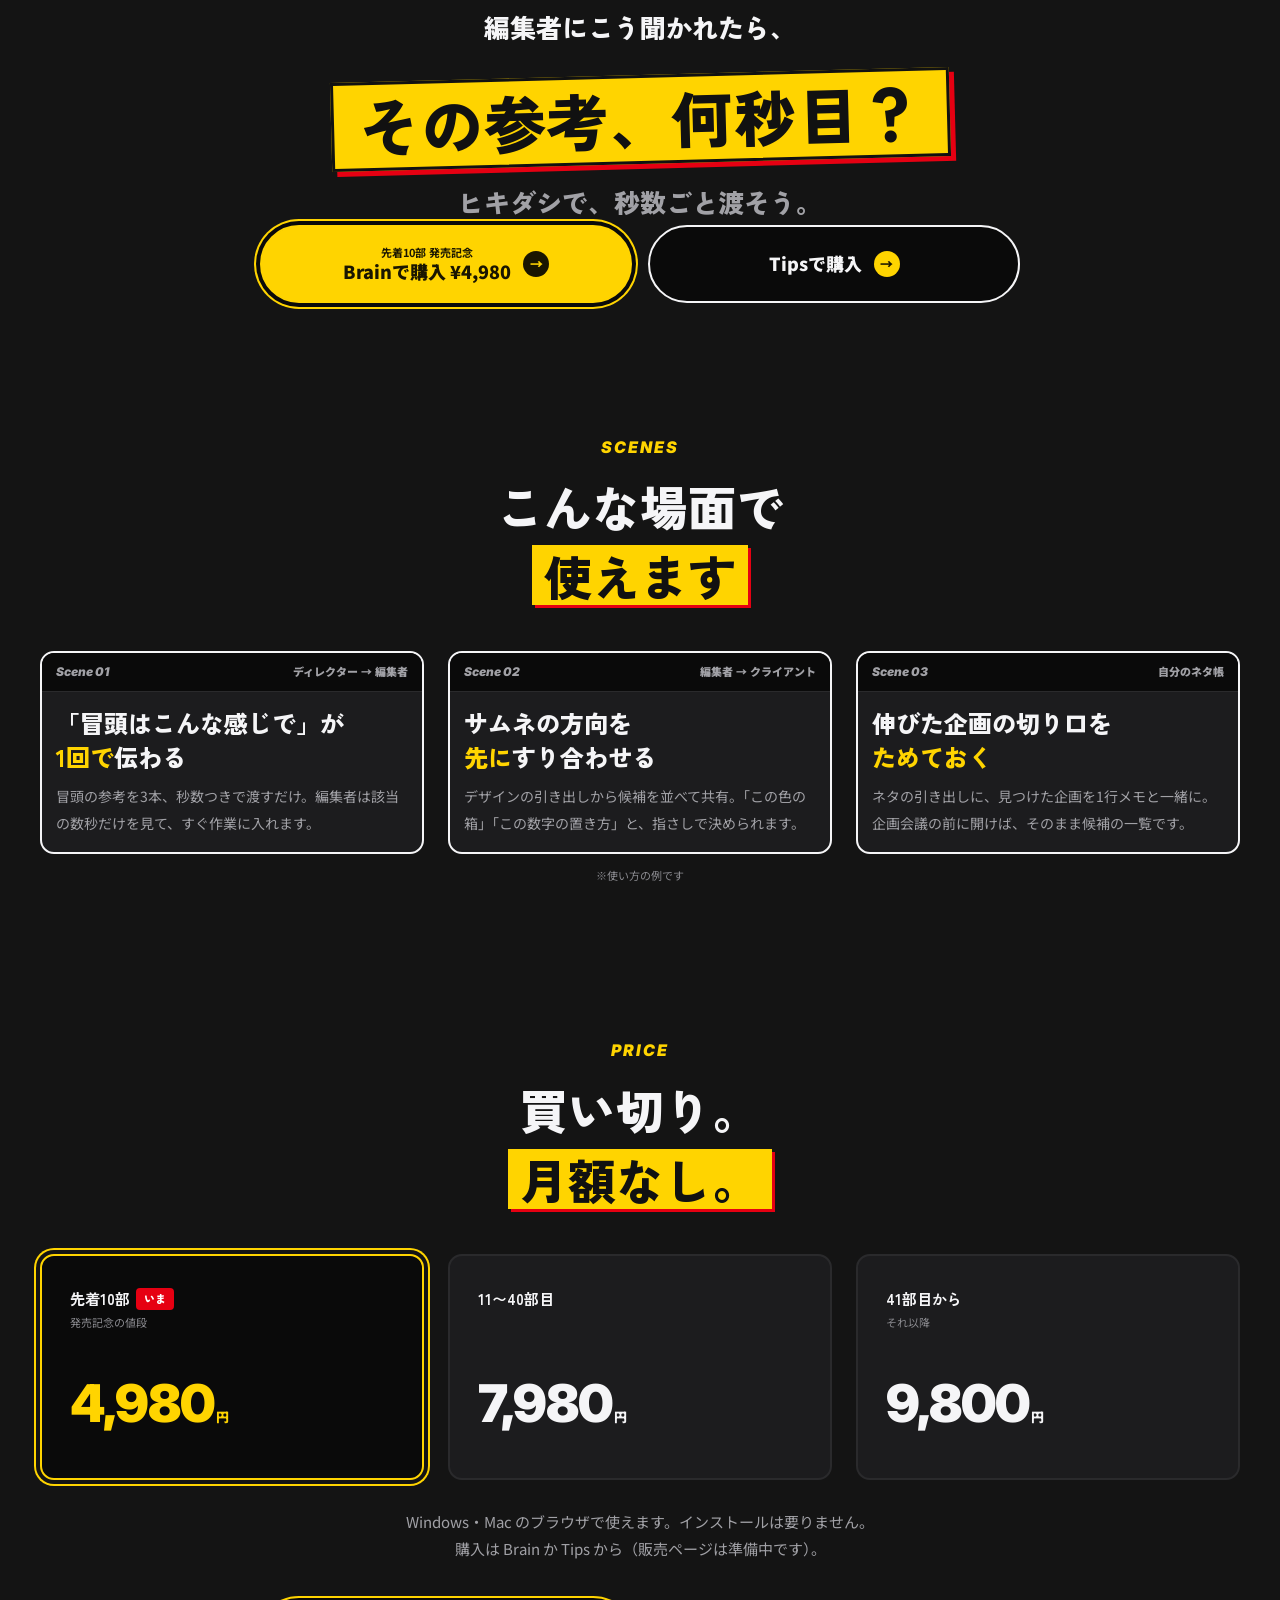
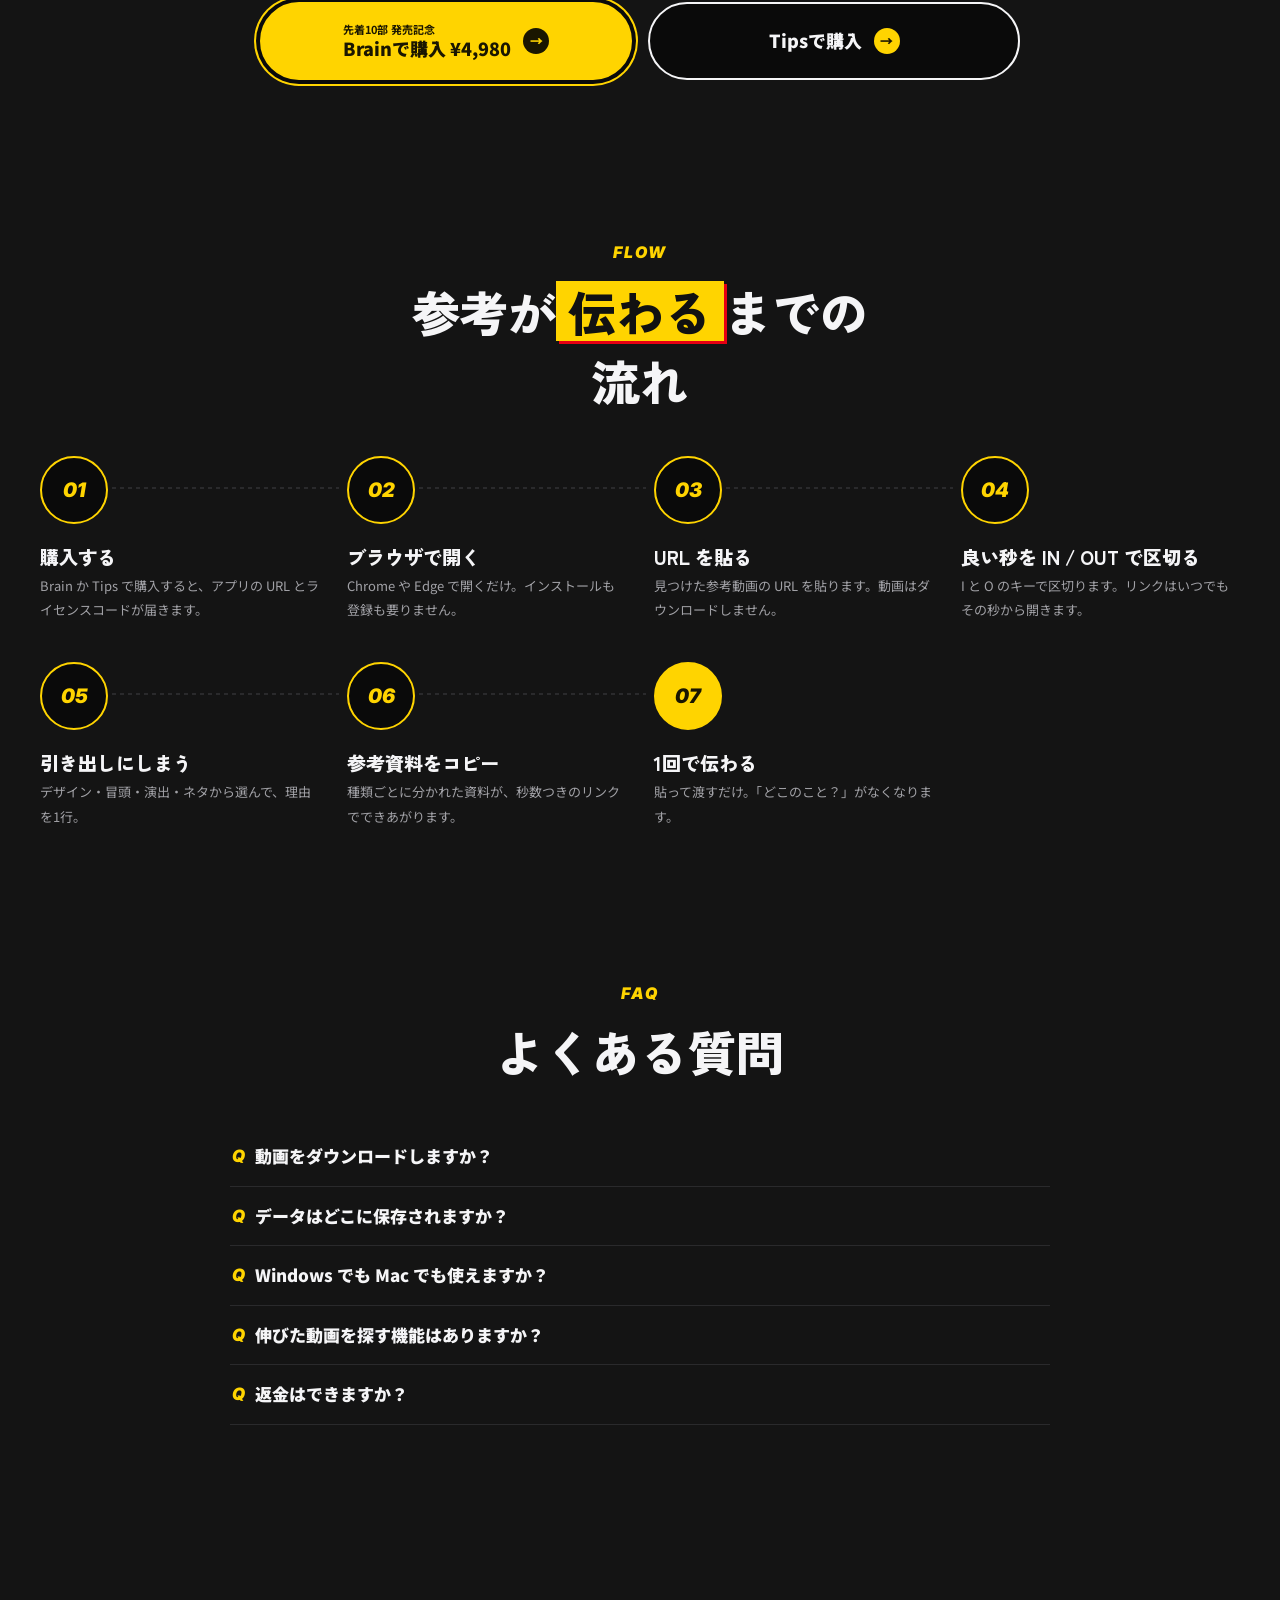
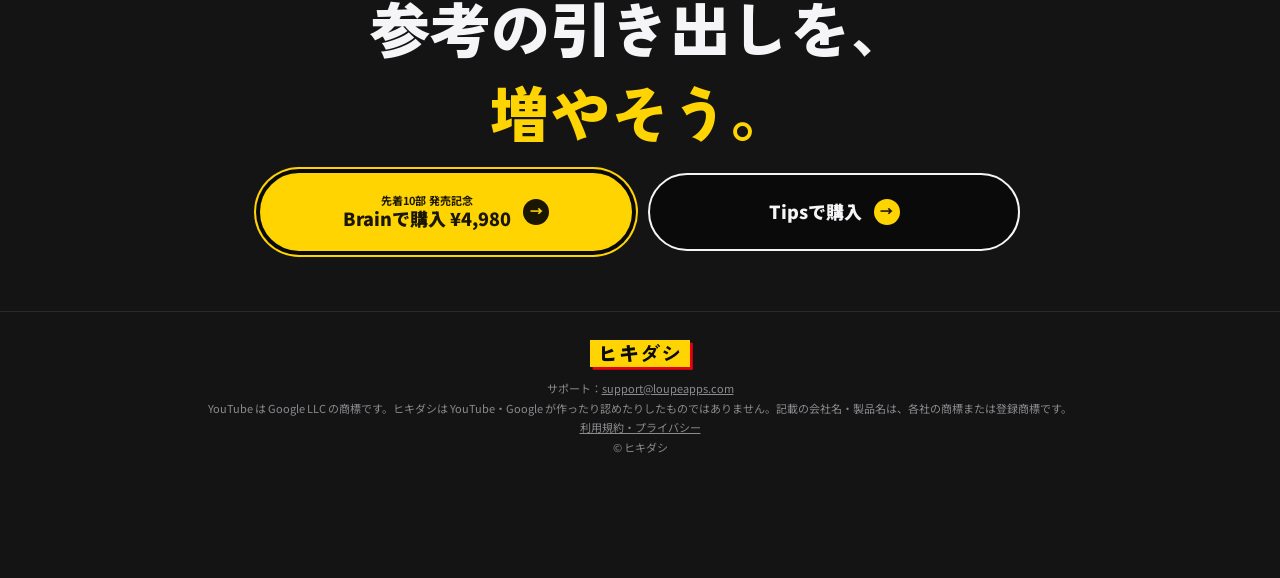
==== commit f8a903b1: "法律のチェック：データ・返金・商標の書き方を事実に合わせ、利用規約・プライバシーのページを足す Co-Authored-By: Claude Opus 5.5 <noreply@anthropic.c" ====
--- a/index.html
+++ b/index.html
@@ -624,10 +624,10 @@
       <span class="eyebrow rv">FAQ</span>
       <h2 class="h rv">よくある質問</h2>
       <details><summary>動画をダウンロードしますか？</summary><p>しません。YouTube の動画はリンクと秒数だけを残し、再生は YouTube の公式プレイヤーです。</p></details>
-      <details><summary>データはどこに保存されますか？</summary><p>お使いのブラウザの中だけです。外のサーバーには送りません。ブラウザのデータを消すと消えるので、アプリの中からときどきバックアップを書き出してください。</p></details>
+      <details><summary>データはどこに保存されますか？</summary><p>クリップ・メモ・画像などのライブラリは、お使いのブラウザの中だけに保存します。ヒキダシの作り手のサーバーには送りません（動画の再生・サムネイル・タイトルは YouTube から、文字の書体は Google Fonts から直接読み込みます）。ブラウザのデータを消すと消えるので、アプリの中からときどきバックアップを書き出してください。</p></details>
       <details><summary>Windows でも Mac でも使えますか？</summary><p>使えます。Chrome や Edge などのブラウザで動きます。</p></details>
       <details><summary>伸びた動画を探す機能はありますか？</summary><p>ありません。ヒキダシは、見つけた動画を残して渡すための道具です。リサーチの表やツールと一緒に使ってください。</p></details>
-      <details><summary>返金はできますか？</summary><p>デジタル商品のため、購入後の返金はできません。購入前にこのページと販売ページの説明をご確認ください。</p></details>
+      <details><summary>返金はできますか？</summary><p>デジタル商品のため、お客様のご都合（気が変わった・使わなくなった など）による返金はできません。正しく動かず、サポートで直せない場合は、返金を含めて対応します。購入前のご質問もサポートへどうぞ。</p></details>
     </section>
 
     <div class="last">
@@ -641,7 +641,8 @@
     <footer>
       <div class="logo"><i></i><span>ヒキ<b>ダシ</b></span></div>
       <p>サポート：<a href="mailto:support@loupeapps.com">support@loupeapps.com</a></p>
-      <p>YouTube は Google LLC の商標です。ヒキダシは YouTube とは関係のない、YouTube 向けの道具です。</p>
+      <p>YouTube は Google LLC の商標です。ヒキダシは YouTube・Google が作ったり認めたりしたものではありません。記載の会社名・製品名は、各社の商標または登録商標です。</p>
+      <p><a href="terms.html">利用規約・プライバシー</a></p>
       <p>© ヒキダシ</p>
     </footer>
   </main>
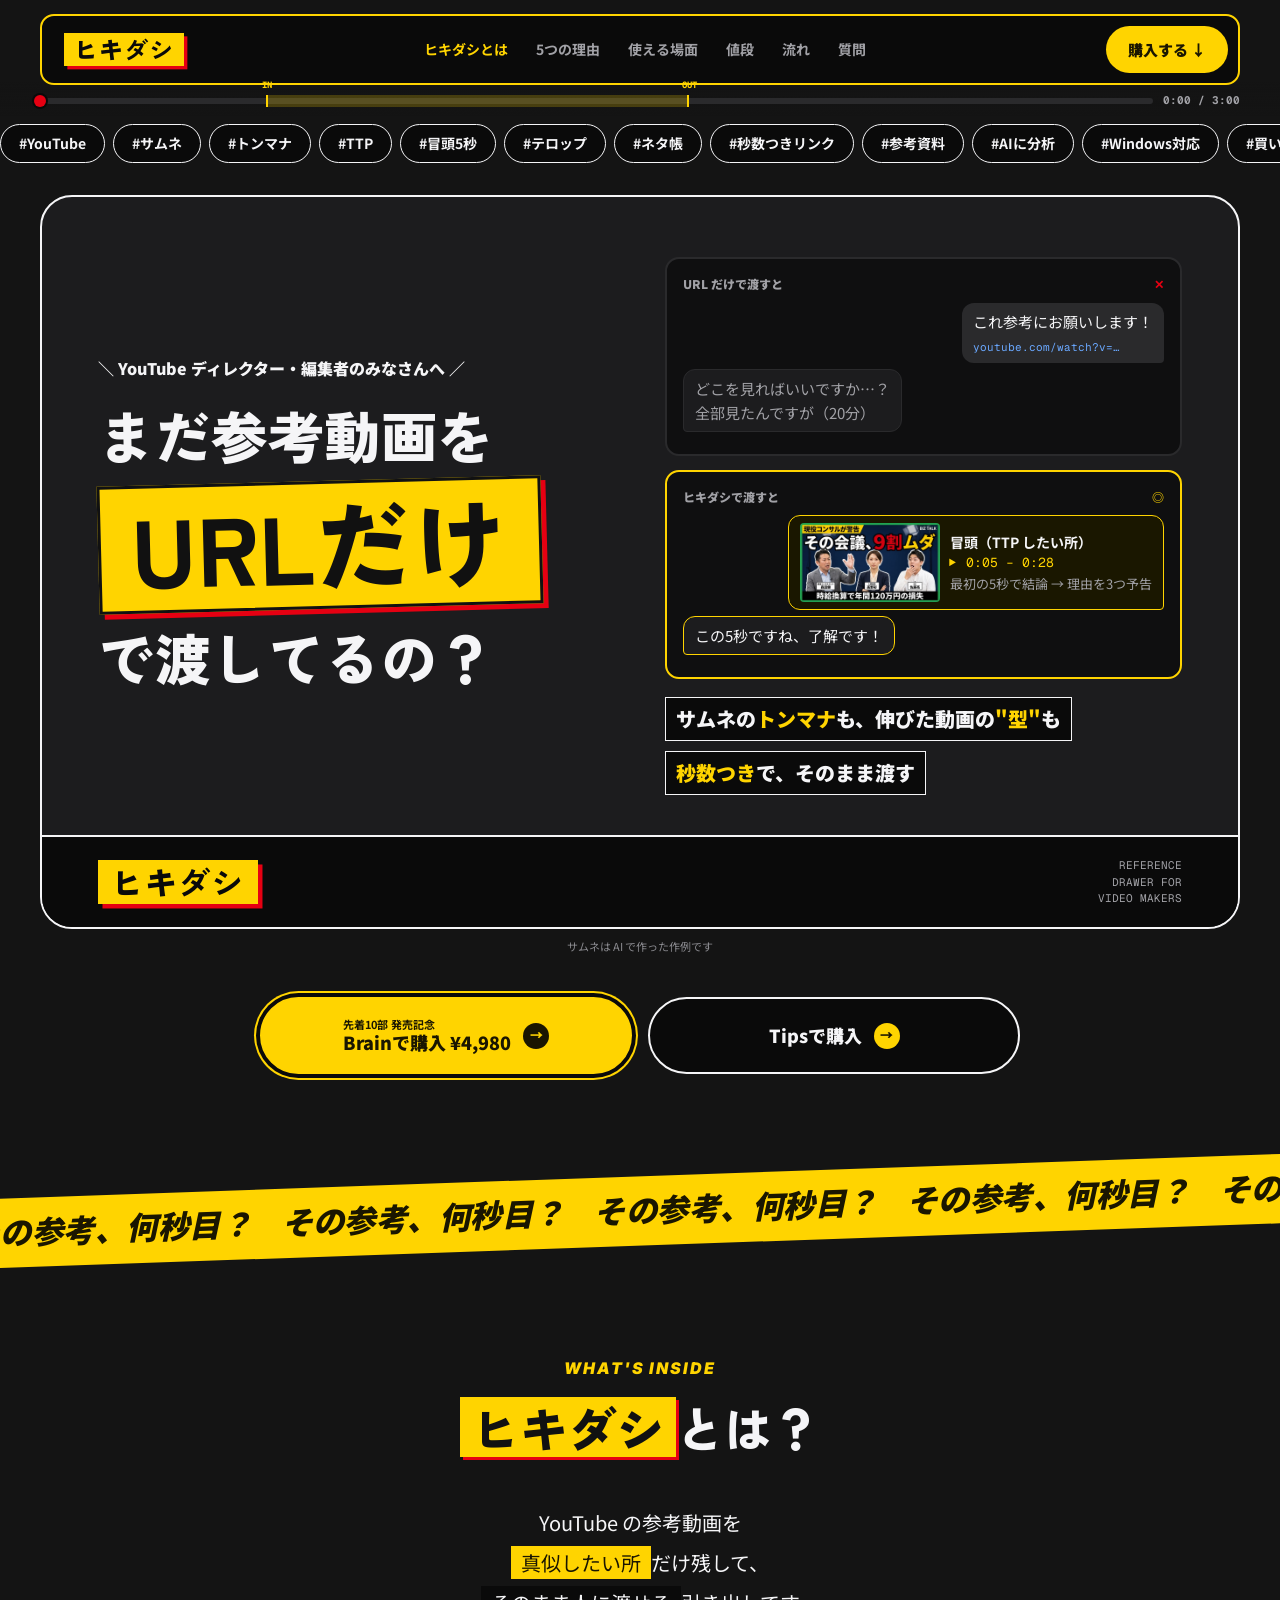
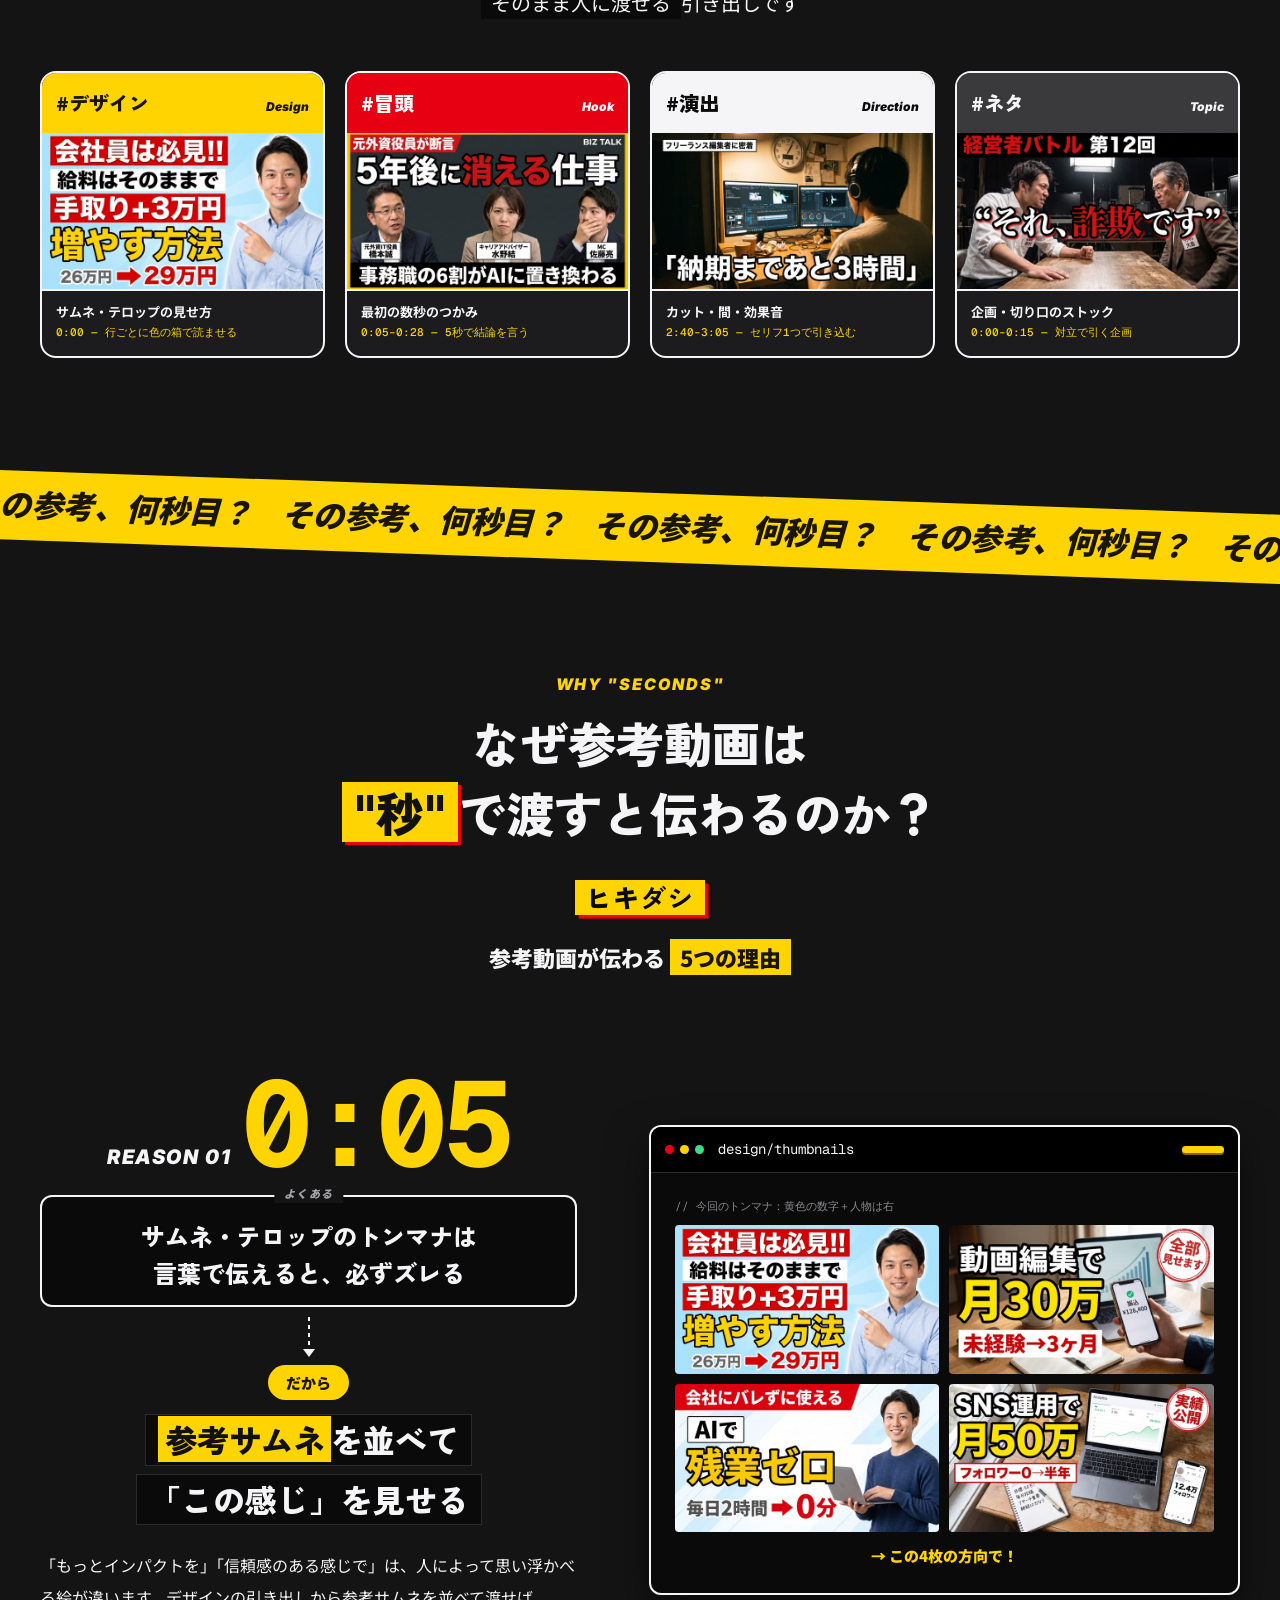
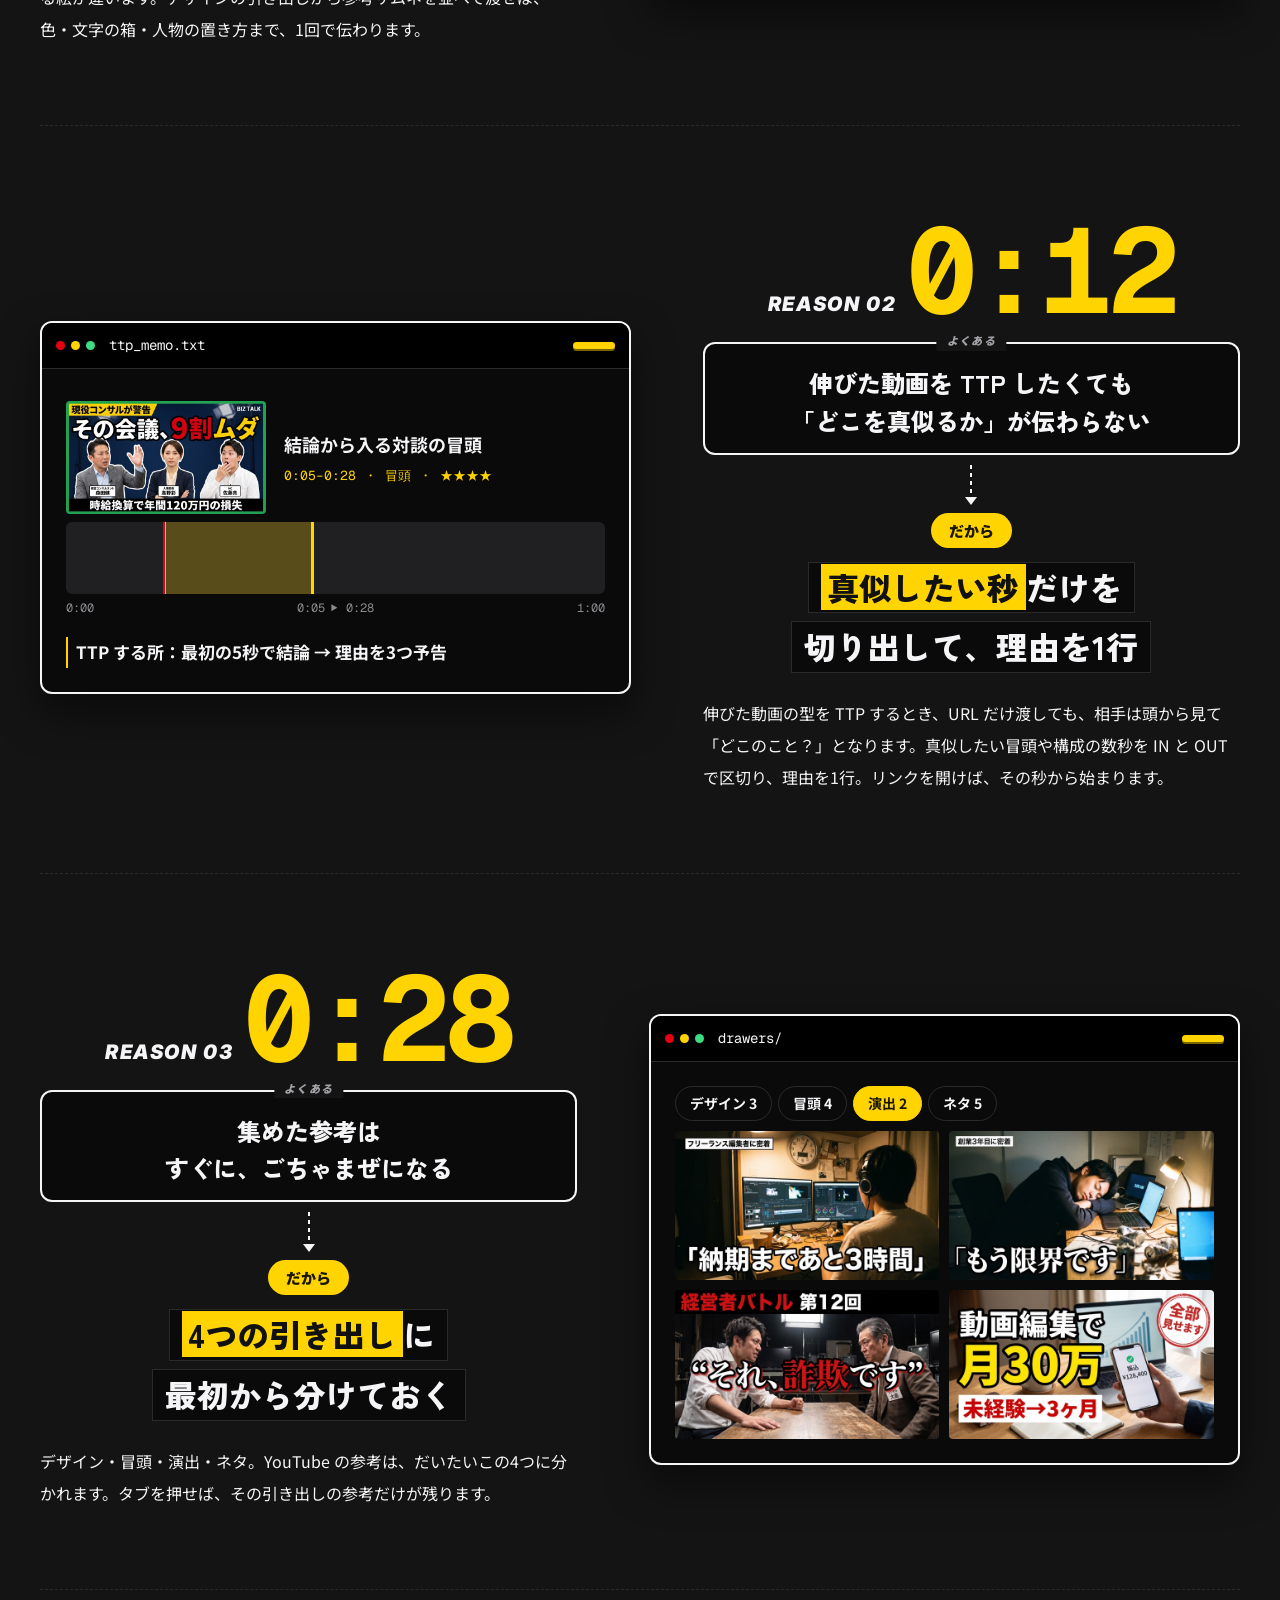
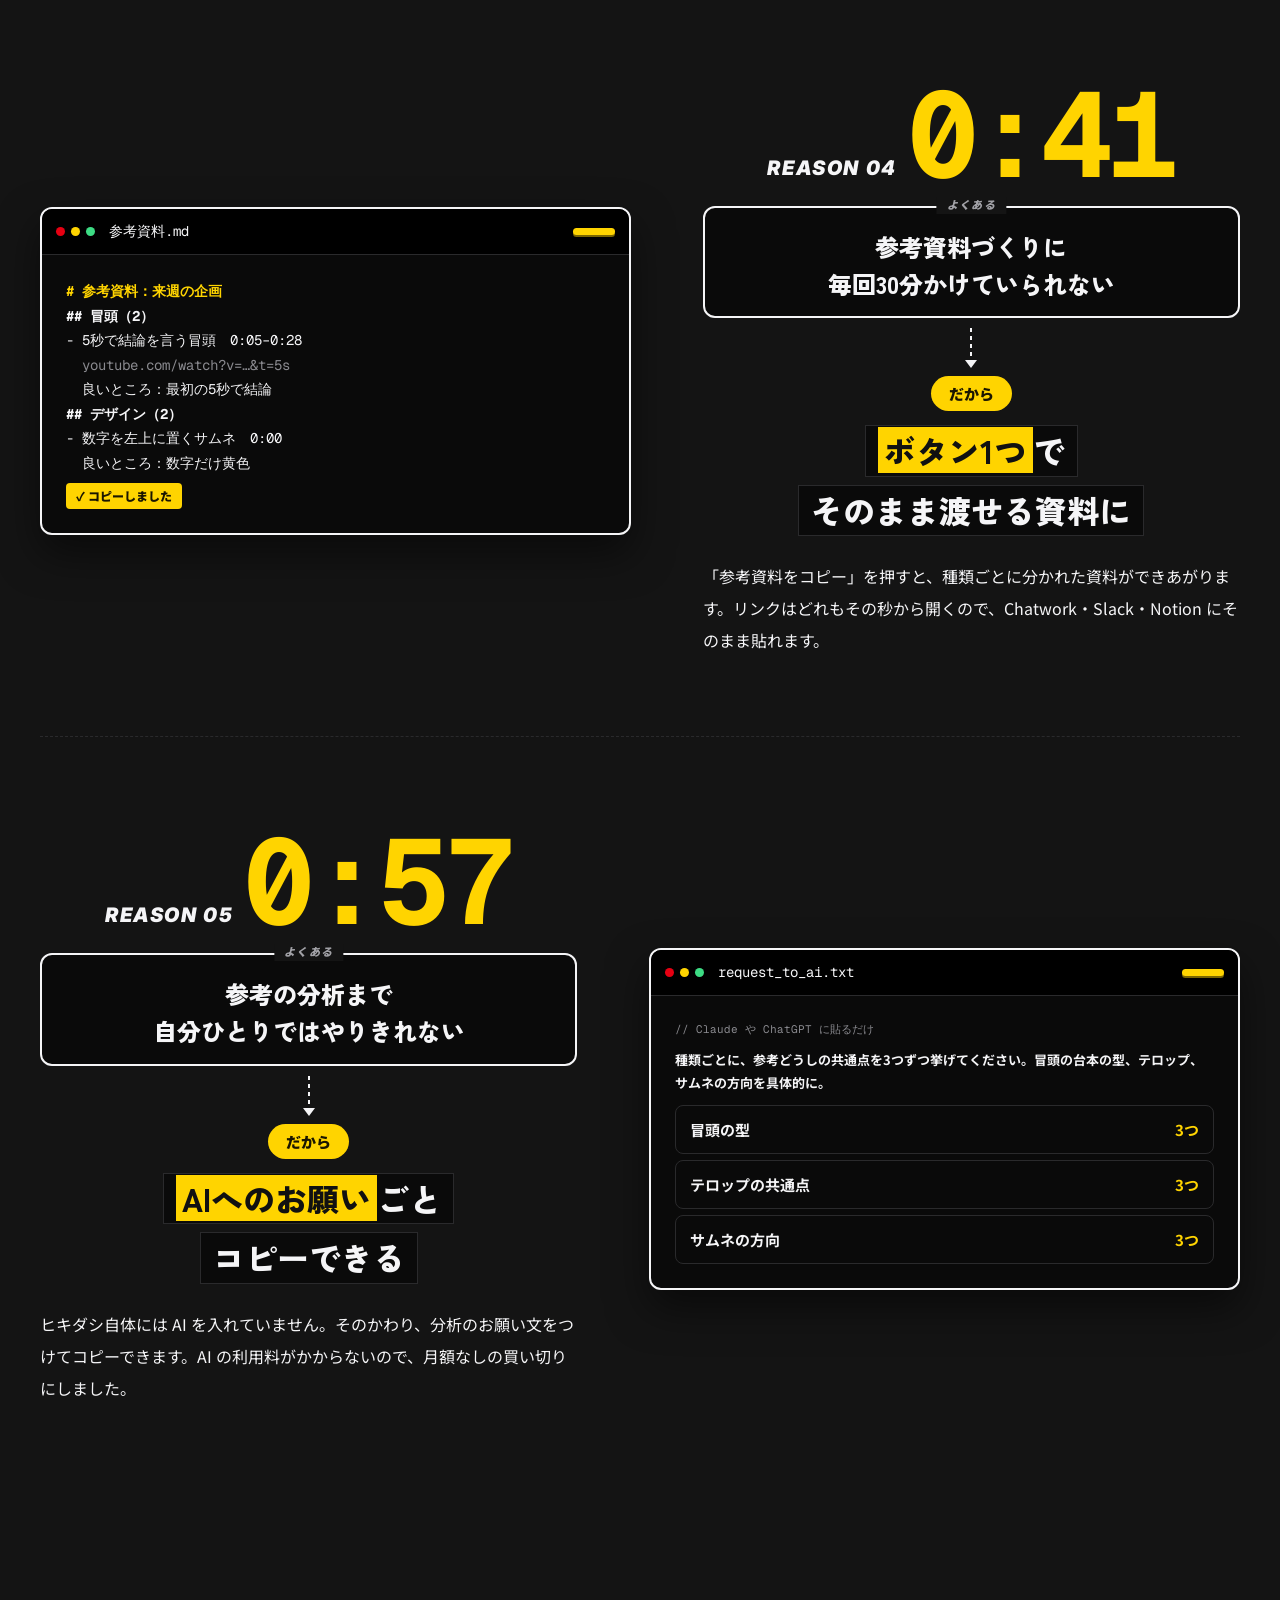
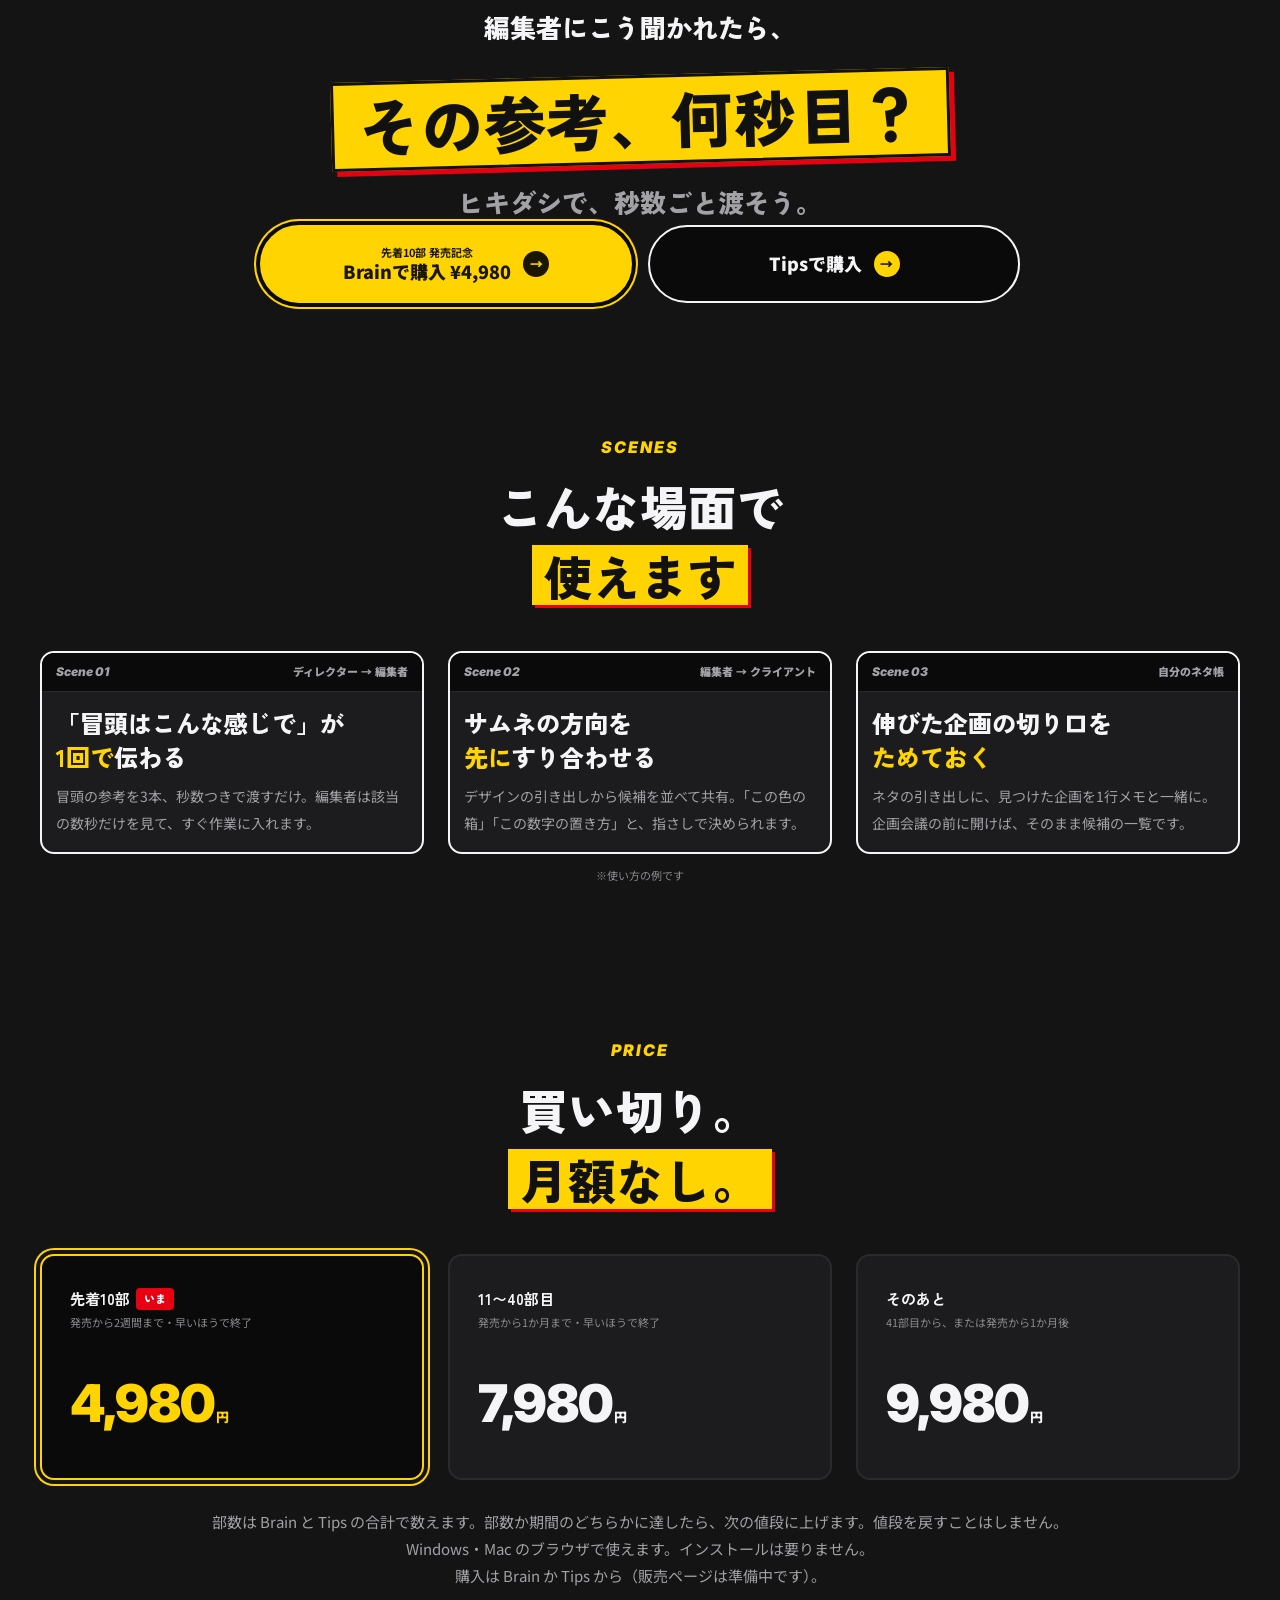
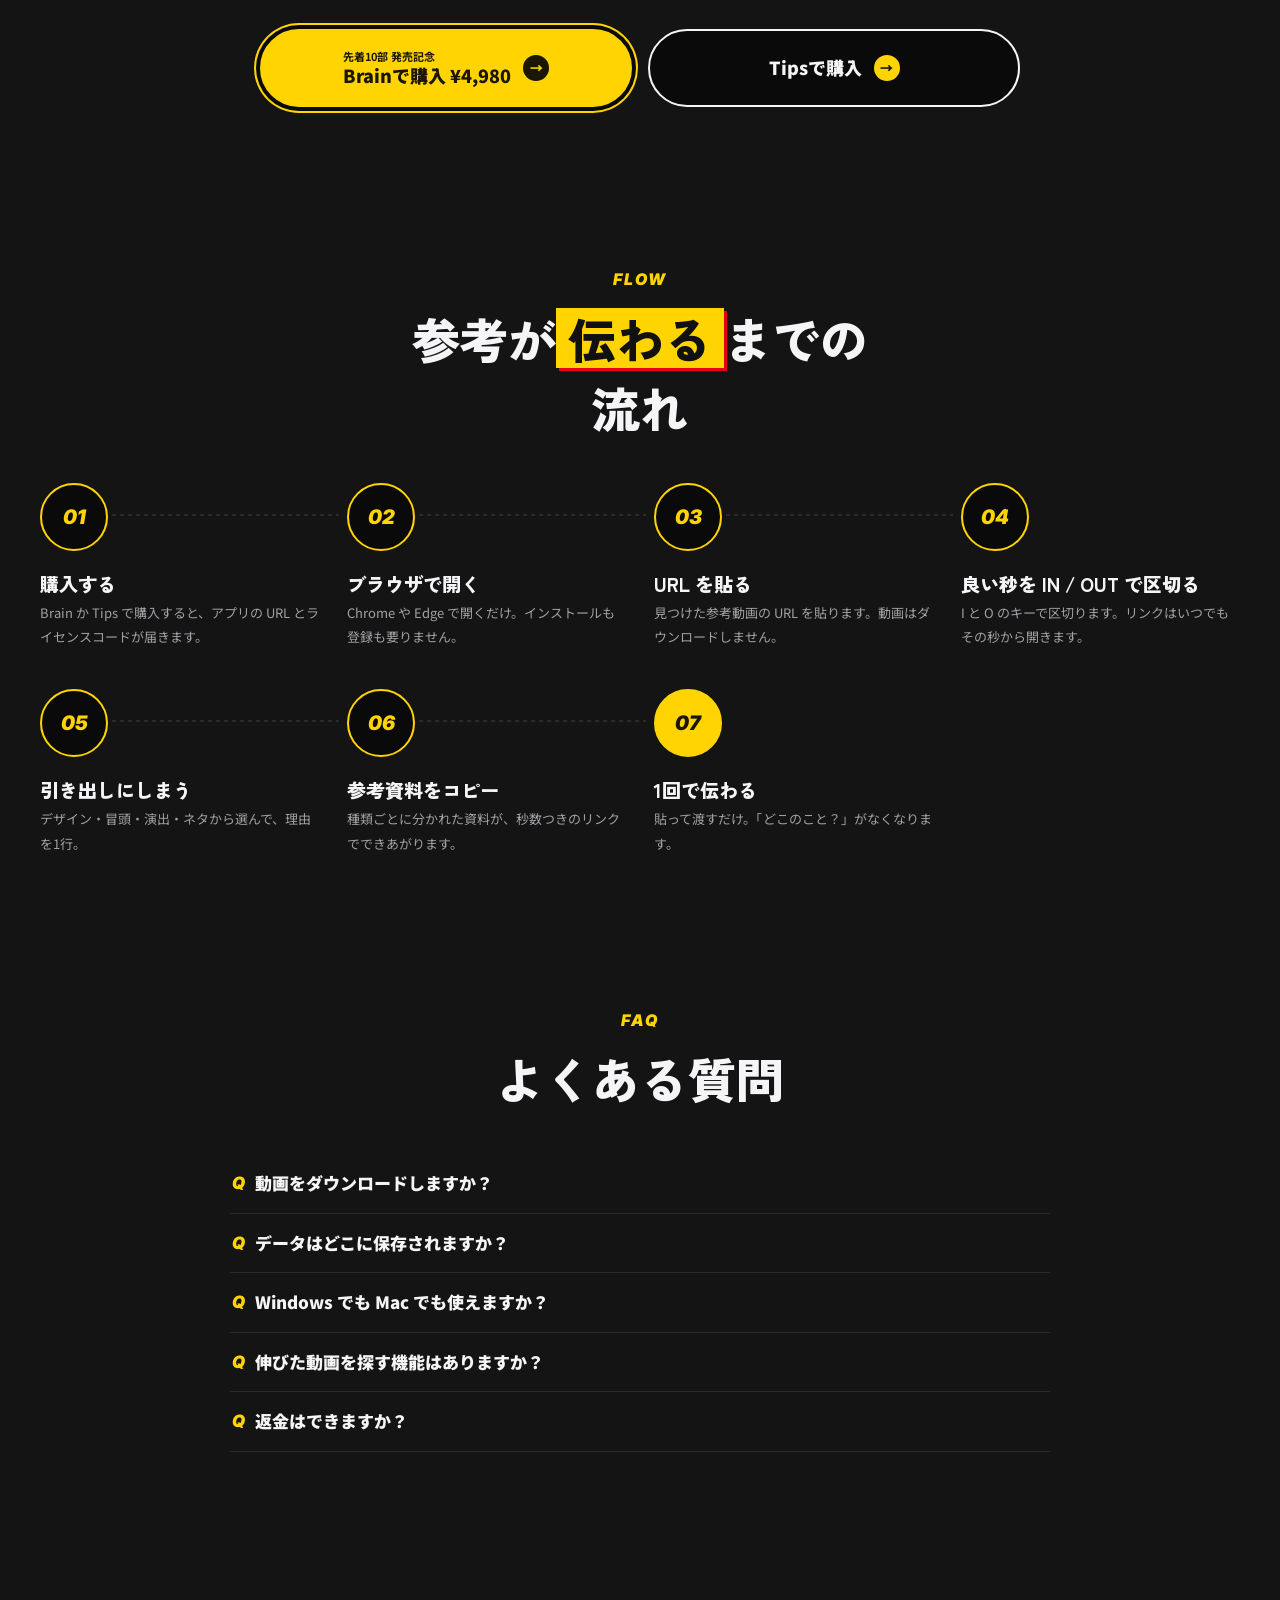
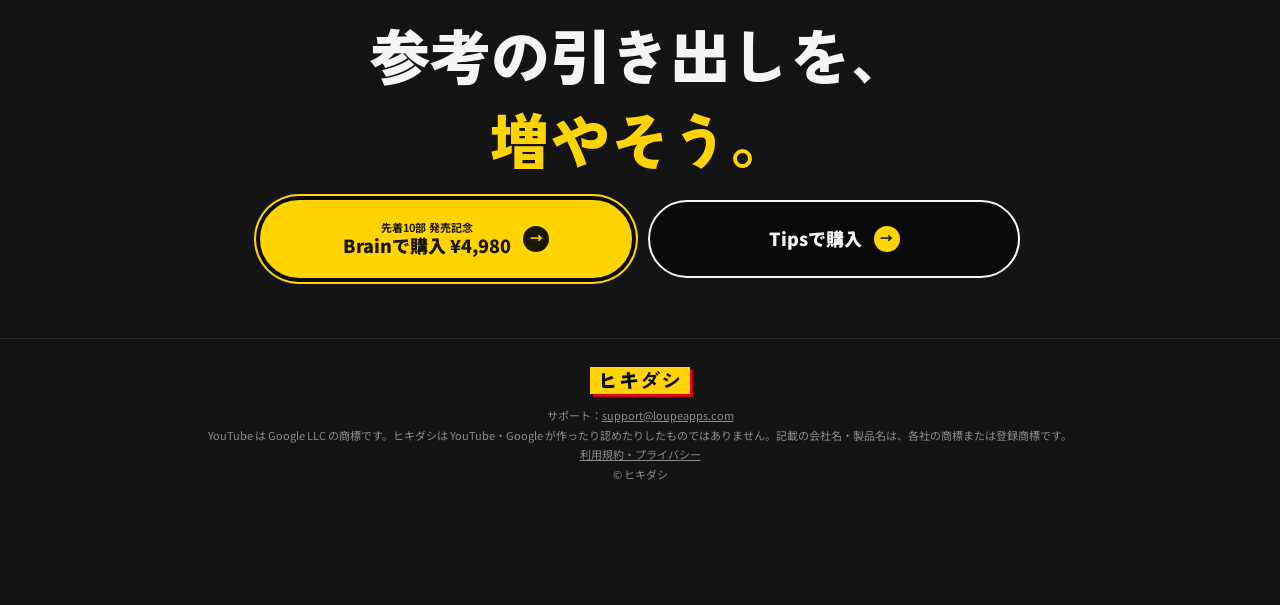
==== commit fe179b73: "LP: price steps by copies or time (2 weeks / 1 month), whichever first; last step 9,980 yen Co-Autho" ====
--- a/index.html
+++ b/index.html
@@ -593,11 +593,11 @@
       <span class="eyebrow rv">PRICE</span>
       <h2 class="h rv">買い切り。<br><em>月額なし。</em></h2>
       <div class="tiers">
-        <div class="tier now rv"><div><b>先着10部<span class="badge">いま</span></b><small>発売記念の値段</small></div><div class="yen">4,980<span>円</span></div></div>
-        <div class="tier rv"><div><b>11〜40部目</b></div><div class="yen">7,980<span>円</span></div></div>
-        <div class="tier rv"><div><b>41部目から</b><small>それ以降</small></div><div class="yen">9,800<span>円</span></div></div>
-      </div>
-      <p class="price-note">Windows・Mac のブラウザで使えます。インストールは要りません。<br>購入は Brain か Tips から（販売ページは準備中です）。</p>
+        <div class="tier now rv"><div><b>先着10部<span class="badge">いま</span></b><small>発売から2週間まで・早いほうで終了</small></div><div class="yen">4,980<span>円</span></div></div>
+        <div class="tier rv"><div><b>11〜40部目</b><small>発売から1か月まで・早いほうで終了</small></div><div class="yen">7,980<span>円</span></div></div>
+        <div class="tier rv"><div><b>そのあと</b><small>41部目から、または発売から1か月後</small></div><div class="yen">9,980<span>円</span></div></div>
+      </div>
+      <p class="price-note">部数は Brain と Tips の合計で数えます。部数か期間のどちらかに達したら、次の値段に上げます。値段を戻すことはしません。<br>Windows・Mac のブラウザで使えます。インストールは要りません。<br>購入は Brain か Tips から（販売ページは準備中です）。</p>
       <div class="cta">
         <a class="btn btn-y" href="#price"><span><small>先着10部 発売記念</small>Brainで購入 ¥4,980</span><span class="arw">→</span></a>
         <a class="btn btn-d" href="#price"><span>Tipsで購入</span><span class="arw">→</span></a>
